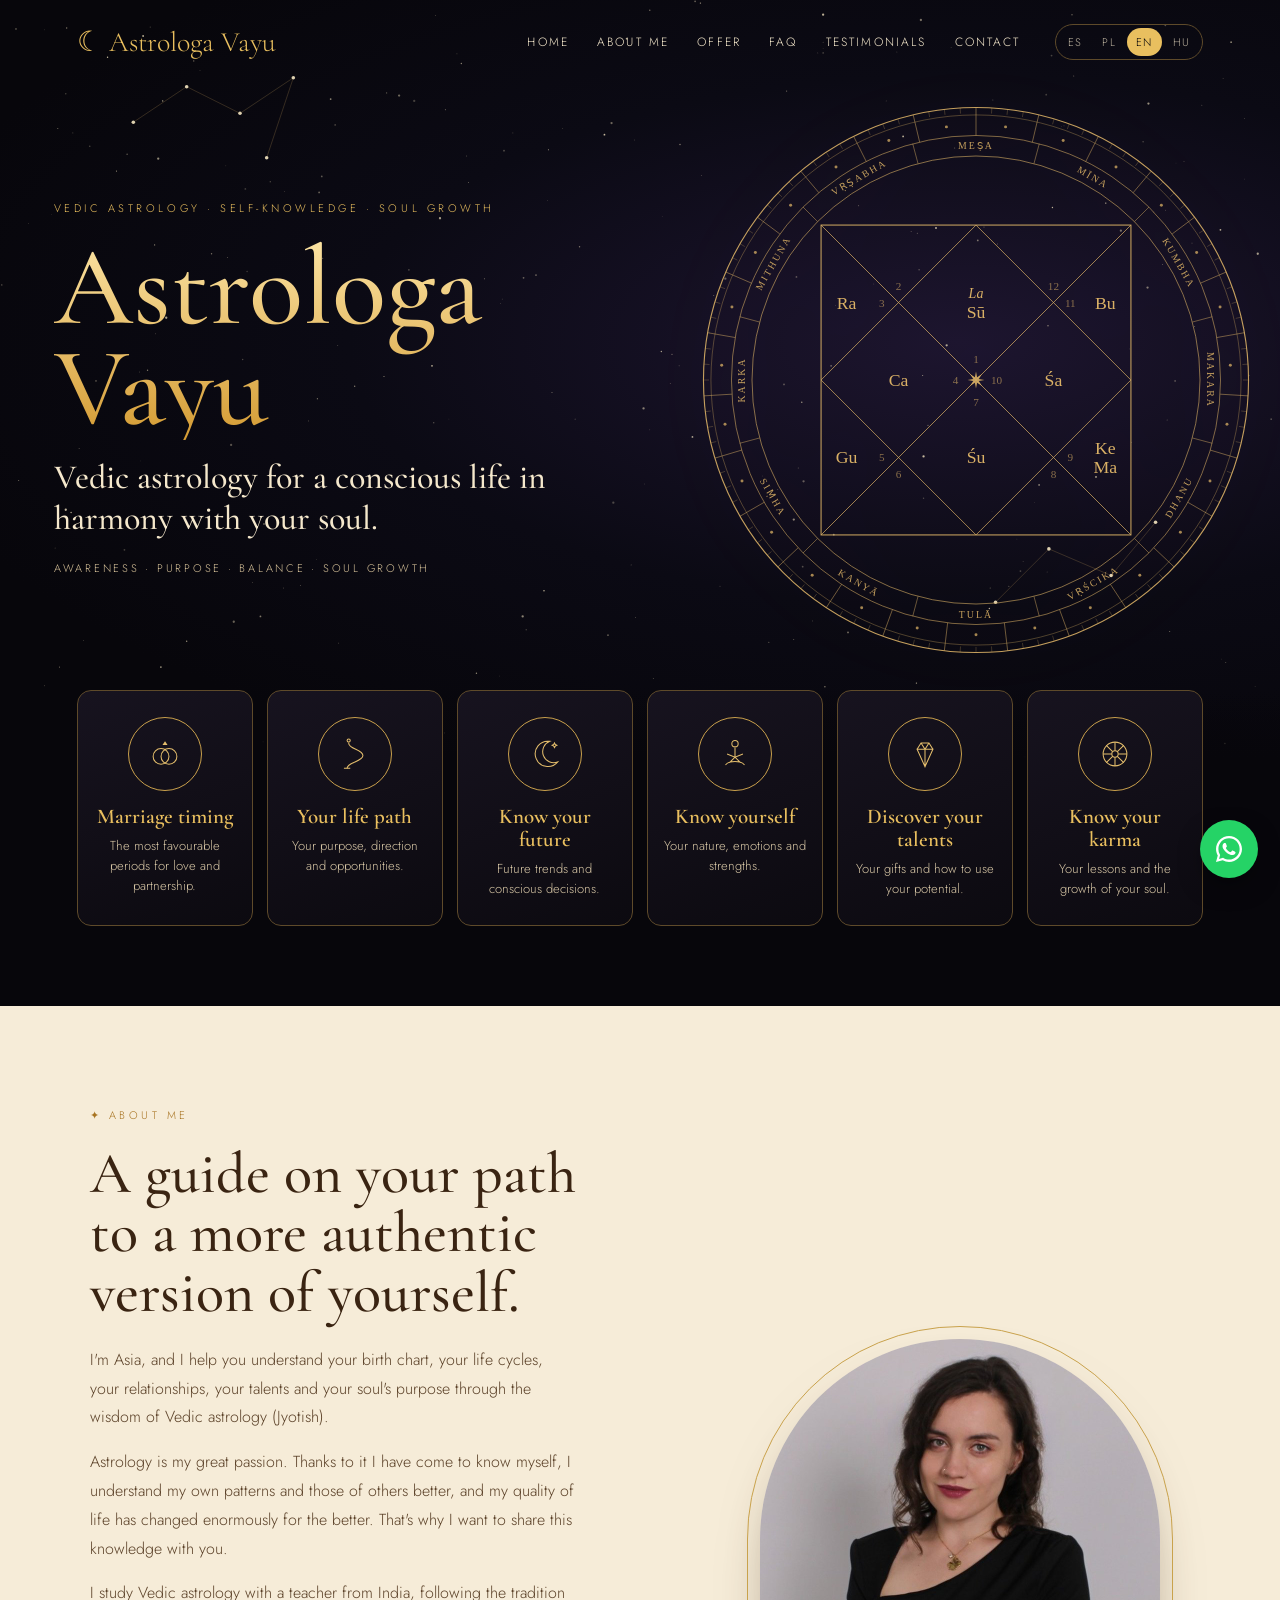
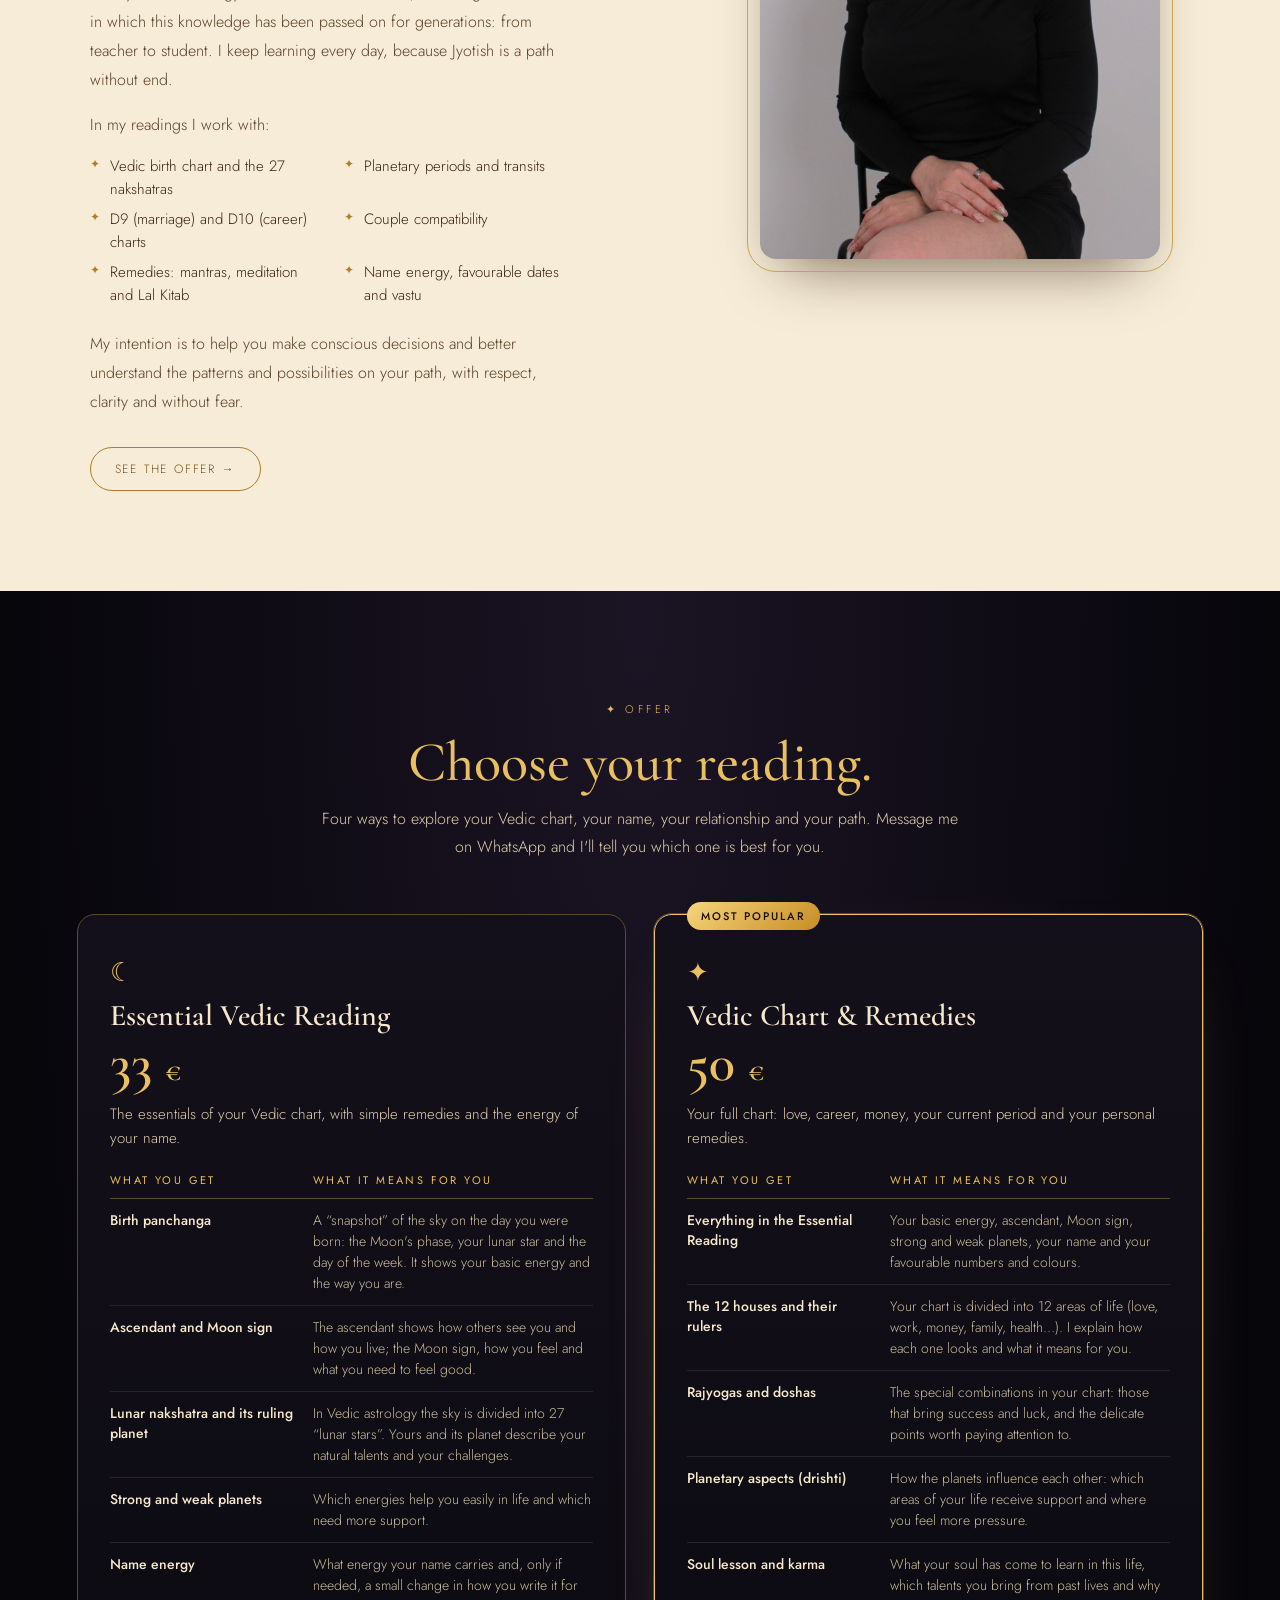
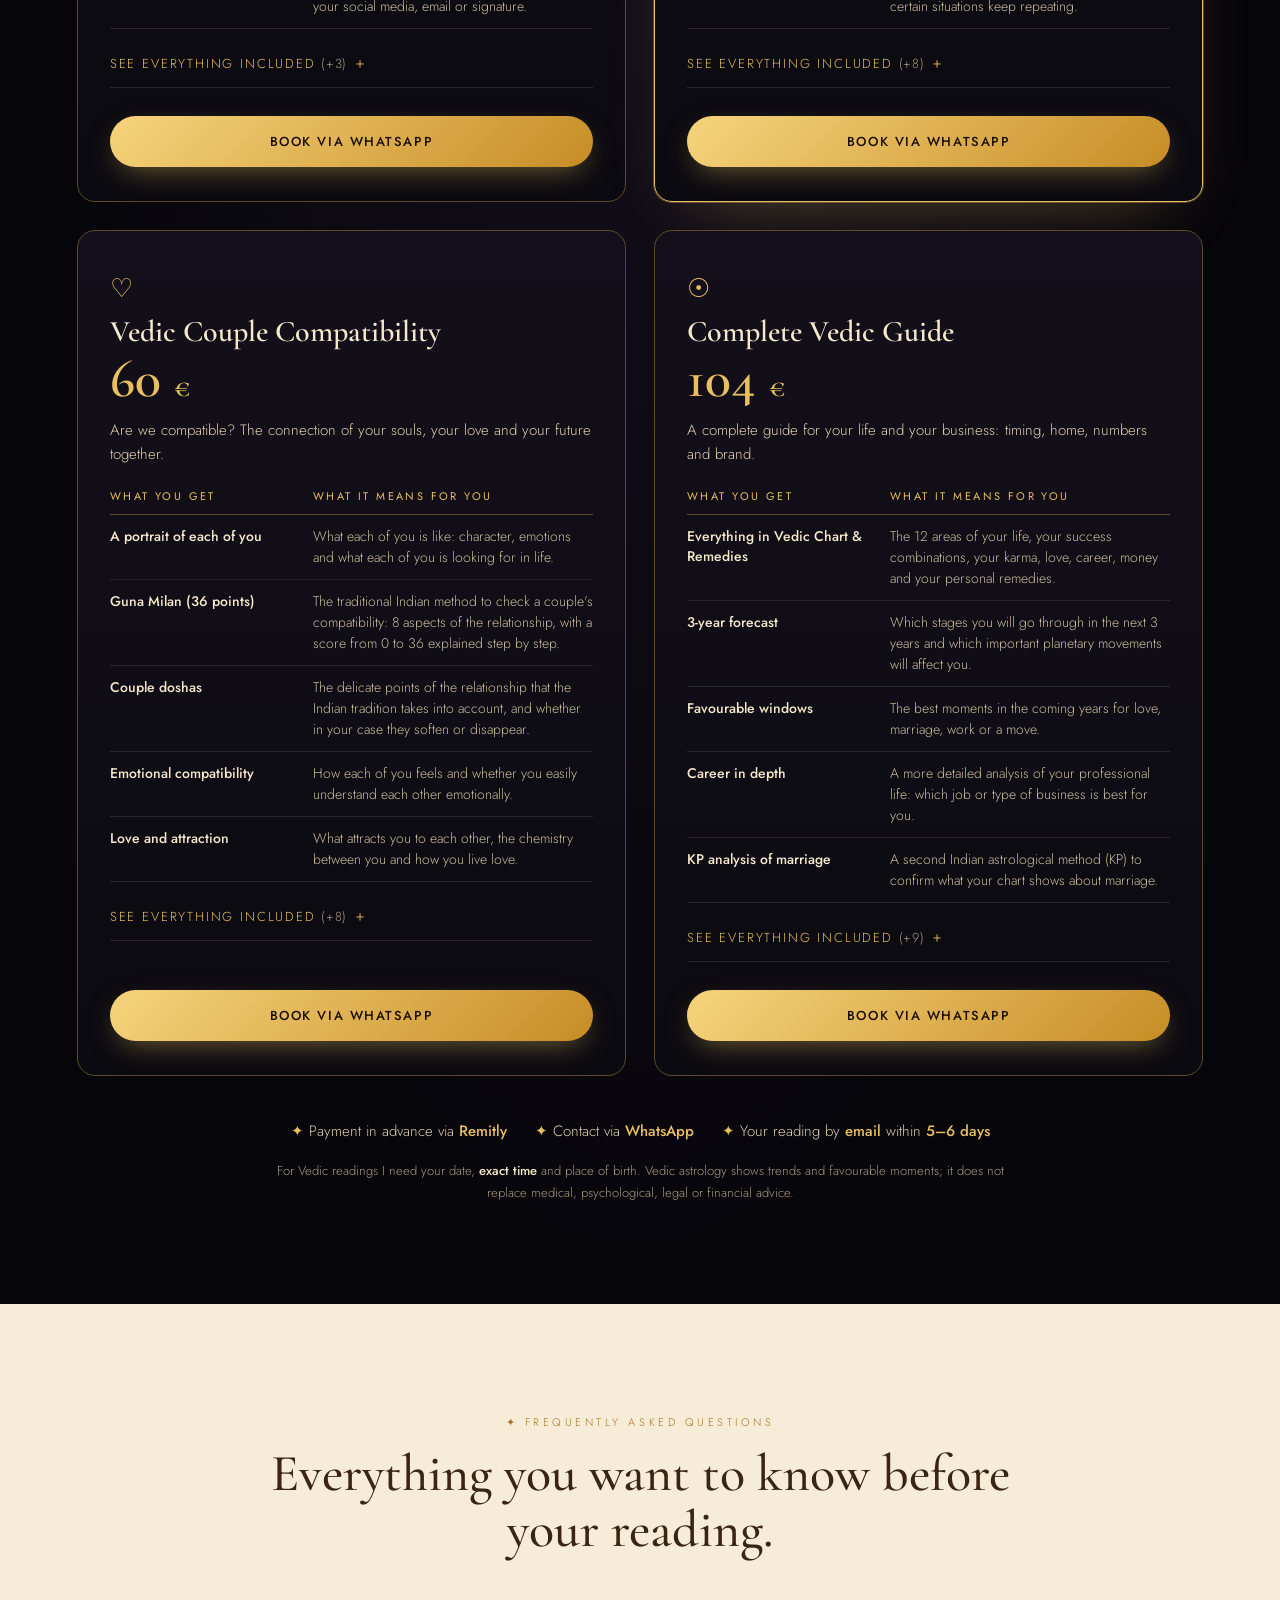
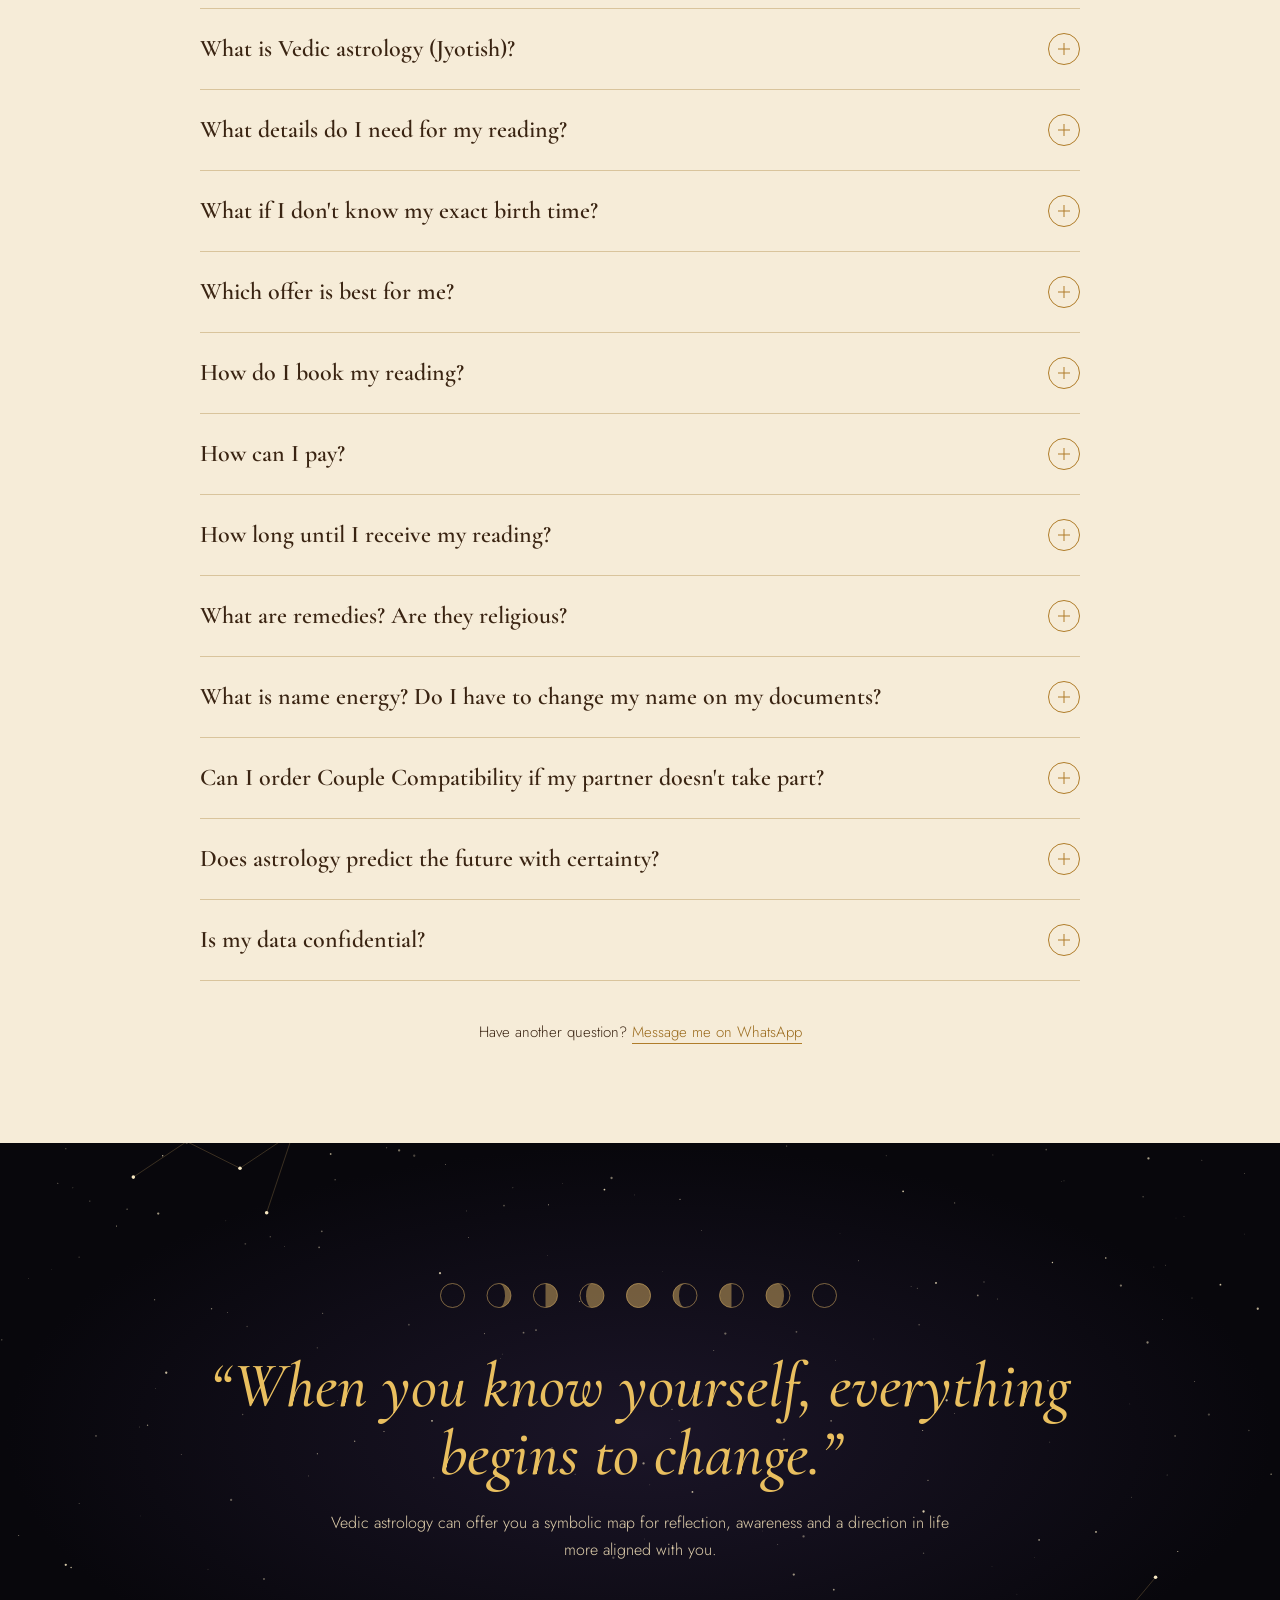
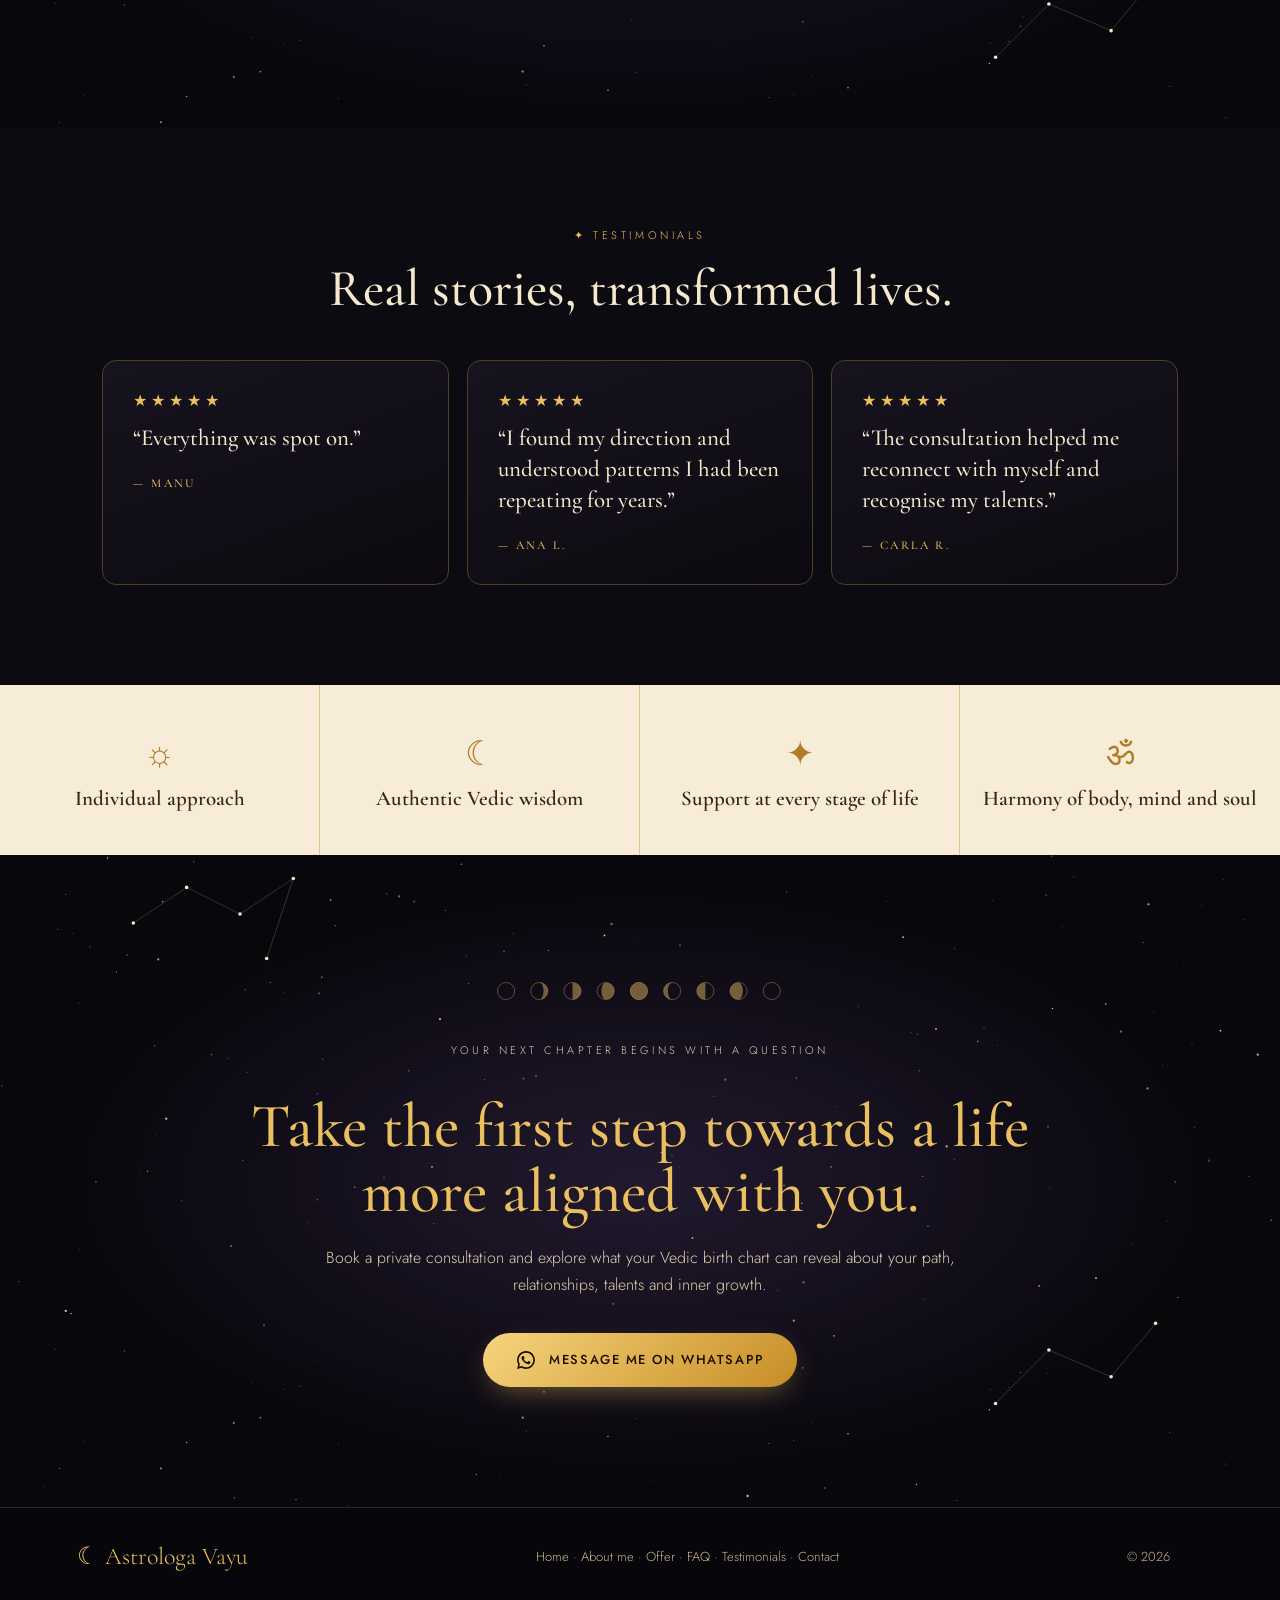
==== index.html @ 9f9bb6f9 "Przełącznik języka ES/PL/EN/HU (podgląd) Co-Authored-By: Claude Opus 5.5 <noreply@anthropic.com> Cla" ====
<!DOCTYPE html>

<html lang="es">
<head>
<meta charset="utf-8"/>
<meta content="width=device-width, initial-scale=1" name="viewport"/>
<title>Astrologa Vayu | Astrología védica</title>
<meta content="Astrología védica (Jyotish) con Asia – Astrologa Vayu. Consultas sobre tu camino de vida, relaciones, talentos, karma y futuro." name="description"/>
<meta content="Astrologa Vayu | Astrología védica" property="og:title"/>
<meta content="Astrología védica para una vida consciente y en armonía con tu alma." property="og:description"/>
<meta content="website" property="og:type"/>
<meta content="es_ES" property="og:locale"/>
<link href="assets/favicon.svg" rel="icon" type="image/svg+xml"/>
<link href="https://fonts.googleapis.com" rel="preconnect"/>
<link crossorigin="" href="https://fonts.gstatic.com" rel="preconnect"/>
<link href="https://fonts.googleapis.com/css2?family=Cormorant+Garamond:ital,wght@0,500;0,600;1,500&amp;family=Jost:wght@300;400;500&amp;display=swap" rel="stylesheet"/>
<link href="styles.css" rel="stylesheet"/>
<script type="application/ld+json">
{
  "@context": "https://schema.org",
  "@type": "FAQPage",
  "mainEntity": [
    {
      "@type": "Question",
      "name": "¿Qué es la astrología védica (Jyotish)?",
      "acceptedAnswer": {
        "@type": "Answer",
        "text": "Es la astrología tradicional de la India, con miles de años de historia. A diferencia de la astrología occidental, usa las constelaciones reales (por eso tu signo puede ser distinto al que conoces), las 27 estrellas lunares (nakshatras) y los periodos planetarios, que muestran no solo cómo eres, sino también qué etapas de tu vida se activan y cuándo."
      }
    },
    {
      "@type": "Question",
      "name": "¿Qué datos necesito para mi lectura?",
      "acceptedAnswer": {
        "@type": "Answer",
        "text": "Para las lecturas védicas necesito tu fecha, hora exacta y lugar de nacimiento, tu nombre completo y tu correo electrónico, donde te enviaré la lectura. Para la Compatibilidad de Pareja necesito los datos de nacimiento de ambas personas. Si quieres que analice tu negocio, envíame también su nombre."
      }
    },
    {
      "@type": "Question",
      "name": "¿Qué pasa si no conozco mi hora exacta de nacimiento?",
      "acceptedAnswer": {
        "@type": "Answer",
        "text": "La hora es muy importante, porque pocos minutos pueden cambiar el ascendente y las casas. Búscala en tu partida o certificado de nacimiento, o pregunta en tu familia. Si solo tienes una hora aproximada, te indicaré qué partes de la lectura son menos precisas."
      }
    },
    {
      "@type": "Question",
      "name": "¿Qué oferta es la mejor para mí?",
      "acceptedAnswer": {
        "@type": "Answer",
        "text": "Si es tu primera vez, la Lectura Védica Esencial es un buen comienzo. Si quieres respuestas sobre amor, carrera, dinero y tu momento actual, elige la Carta Védica y Remedios. Para tu relación, la Compatibilidad Védica de Pareja. Y si quieres un análisis completo con previsión, vastu y números, la Guía Védica Completa. Si tienes dudas, escríbeme y te ayudo a elegir."
      }
    },
    {
      "@type": "Question",
      "name": "¿Cómo reservo mi lectura?",
      "acceptedAnswer": {
        "@type": "Answer",
        "text": "Todo el contacto es por WhatsApp: pulsa «Reservar por WhatsApp» en la oferta que te interese o escríbeme directamente. Te confirmo los datos que necesito y te envío la información de pago. Una vez recibidos los datos y el pago, empiezo a preparar tu lectura."
      }
    },
    {
      "@type": "Question",
      "name": "¿Cómo puedo pagar?",
      "acceptedAnswer": {
        "@type": "Answer",
        "text": "El pago se realiza por adelantado a través de Remitly, una forma sencilla y segura de enviar dinero desde cualquier país. Al reservar te envío por WhatsApp todos los datos para el pago."
      }
    },
    {
      "@type": "Question",
      "name": "¿Cuánto tiempo tardo en recibir mi lectura?",
      "acceptedAnswer": {
        "@type": "Answer",
        "text": "El tiempo de espera es de hasta 5–6 días desde que recibo tus datos y el pago. Te envío la lectura por correo electrónico. Si necesitas tu lectura con más urgencia, escríbeme y lo vemos."
      }
    },
    {
      "@type": "Question",
      "name": "¿Qué son los remedios? ¿Son religiosos?",
      "acceptedAnswer": {
        "@type": "Answer",
        "text": "Los remedios (upayas) son prácticas para equilibrar la energía de los planetas: mantras, meditación, ayunos, donaciones, colores y días favorables, y pequeños gestos de la tradición popular india. No es necesario pertenecer a ninguna religión; puedes vivirlos como meditación y trabajo personal."
      }
    },
    {
      "@type": "Question",
      "name": "¿Qué es la energía del nombre? ¿Tengo que cambiar mi nombre en los documentos?",
      "acceptedAnswer": {
        "@type": "Answer",
        "text": "Analizo la vibración de tu nombre y, si hace falta, propongo pequeños cambios de escritura. No es necesario cambiar tus documentos: puedes usar la versión corregida en tu firma, en el correo o en las redes sociales. También analizo el nombre de tu negocio o tu marca."
      }
    },
    {
      "@type": "Question",
      "name": "¿Puedo hacer la Compatibilidad de Pareja si mi pareja no participa?",
      "acceptedAnswer": {
        "@type": "Answer",
        "text": "Sí, solo necesito sus datos de nacimiento, que deben compartirse con su consentimiento. La lectura te la envío a ti por correo electrónico y, si queréis, podéis leerla juntos."
      }
    },
    {
      "@type": "Question",
      "name": "¿La astrología predice el futuro con seguridad?",
      "acceptedAnswer": {
        "@type": "Answer",
        "text": "No. La astrología védica muestra tendencias, talentos y momentos favorables o más exigentes. Las decisiones siempre son tuyas, y la lectura no sustituye el consejo médico, psicológico, legal ni financiero."
      }
    },
    {
      "@type": "Question",
      "name": "¿Mis datos son confidenciales?",
      "acceptedAnswer": {
        "@type": "Answer",
        "text": "Sí. Tus datos y los temas de tu lectura son confidenciales y solo los uso para preparar tu lectura."
      }
    }
  ]
}
  </script>
<script defer src="i18n.js"></script>
</head>
<body>
<header class="nav">
<a class="brand" href="#inicio">☾ Astrologa Vayu</a>
<nav>
<a data-i18n="n0" href="#inicio">Inicio</a>
<a data-i18n="n1" href="#sobre-mi">Sobre mí</a>
<a data-i18n="n2" href="#oferta">Oferta</a>
<a data-i18n="n3" href="#faq">FAQ</a>
<a data-i18n="n4" href="#testimonios">Testimonios</a>
<a data-i18n="n5" href="#contacto">Contacto</a>
</nav>
<div aria-label="Idioma / Language" class="lang" role="group"><button data-lang="es" lang="es" type="button">ES</button><button data-lang="pl" lang="pl" type="button">PL</button><button data-lang="en" lang="en" type="button">EN</button><button data-lang="hu" lang="hu" type="button">HU</button></div></header>
<main>
<section class="hero" id="inicio">
<div class="hero-text">
<p class="eyebrow" data-i18n="k1">Astrología védica · Autoconocimiento · Evolución del alma</p>
<h1>Astrologa<br/>Vayu</h1>
<p class="lead" data-i18n="k3">Astrología védica para una vida consciente y en armonía con tu alma.</p>
<p class="dots" data-i18n="k4">Consciencia · Propósito · Equilibrio · Evolución del alma</p>
</div>
<div class="hero-art"><img alt="Carta natal védica (estilo del norte de la India) con el anillo de los 27 nakshatras, en líneas doradas" height="560" src="assets/chart.svg" width="560"/></div>
</section>
<section aria-label="Áreas de consulta" class="cards">
<article class="card"><span class="ico"><svg aria-hidden="true" fill="none" stroke="currentColor" stroke-width="1.3" viewbox="0 0 48 48"><circle cx="19" cy="27" r="10"></circle><circle cx="29" cy="27" r="10"></circle><path d="M24 9l2 3h-4z"></path></svg></span><h3 data-i18n="k5">Timing del matrimonio</h3><p data-i18n="k6">Los períodos más favorables para el amor y la pareja.</p></article>
<article class="card"><span class="ico"><svg aria-hidden="true" fill="none" stroke="currentColor" stroke-width="1.3" viewbox="0 0 48 48"><path d="M14 42c0-8 20-8 20-16S16 18 16 10"></path><circle cx="16" cy="7" r="2"></circle><path d="M10 42h8"></path></svg></span><h3 data-i18n="k7">Tu camino de vida</h3><p data-i18n="k8">Tu propósito, dirección y oportunidades.</p></article>
<article class="card"><span class="ico"><svg aria-hidden="true" fill="none" stroke="currentColor" stroke-width="1.3" viewbox="0 0 48 48"><path d="M30 8a16 16 0 1 0 10 26A13 13 0 0 1 30 8z"></path><path d="M36 10l1 2 2 1-2 1-1 2-1-2-2-1 2-1z"></path></svg></span><h3 data-i18n="k9">Conoce tu futuro</h3><p data-i18n="k10">Tendencias futuras y decisiones conscientes.</p></article>
<article class="card"><span class="ico"><svg aria-hidden="true" fill="none" stroke="currentColor" stroke-width="1.3" viewbox="0 0 48 48"><circle cx="24" cy="11" r="4"></circle><path d="M24 16v12M14 24l10 4 10-4M12 38c4-6 20-6 24 0M18 34l6-6 6 6"></path></svg></span><h3 data-i18n="k11">Conócete a ti mismo</h3><p data-i18n="k12">Tu naturaleza, emociones y fortalezas.</p></article>
<article class="card"><span class="ico"><svg aria-hidden="true" fill="none" stroke="currentColor" stroke-width="1.3" viewbox="0 0 48 48"><path d="M14 18h20l-10 22zM14 18l5-8h10l5 8M19 10l5 8 5-8M24 18v22"></path></svg></span><h3 data-i18n="k13">Descubre tus talentos</h3><p data-i18n="k14">Tus dones y cómo usar tu potencial.</p></article>
<article class="card"><span class="ico"><svg aria-hidden="true" fill="none" stroke="currentColor" stroke-width="1.3" viewbox="0 0 48 48"><circle cx="24" cy="24" r="15"></circle><circle cx="24" cy="24" r="4"></circle><path d="M24 9v11M24 28v11M9 24h11M28 24h11M13 13l8 8M27 27l8 8M35 13l-8 8M21 27l-8 8"></path></svg></span><h3 data-i18n="k15">Conoce tu karma</h3><p data-i18n="k16">Tus aprendizajes y la evolución de tu alma.</p></article>
</section>
<section class="split" id="sobre-mi">
<div class="split-text">
<p class="eyebrow dark" data-i18n="k17">✦ Sobre mí</p>
<h2 data-i18n="k18">Una guía en tu camino hacia una versión más auténtica de ti.</h2>
<p data-i18n="k19">Soy Asia y te ayudo a comprender tu mapa astral, tus ciclos de vida, tus relaciones, tus talentos y el propósito de tu alma a través de la sabiduría de la astrología védica (Jyotish).</p>
<p data-i18n="k20">La astrología es mi gran pasión. Gracias a ella me he conocido a mí misma, comprendo mejor mis patrones y los de los demás, y mi calidad de vida ha cambiado muchísimo a mejor. Por eso quiero compartir este conocimiento contigo.</p>
<p data-i18n="k21">Estudio la astrología védica de la mano de un maestro de la India, siguiendo la tradición en la que este conocimiento se ha transmitido durante generaciones: de maestro a alumno. Sigo formándome y aprendiendo cada día, porque el Jyotish es un camino sin final.</p>
<p data-i18n="k22">En mis lecturas trabajo con:</p>
<ul class="practices">
<li data-i18n="k23">Carta natal védica y las 27 nakshatras</li>
<li data-i18n="k24">Periodos planetarios y tránsitos</li>
<li data-i18n="k25">Cartas D9 (matrimonio) y D10 (carrera)</li>
<li data-i18n="k26">Compatibilidad de pareja</li>
<li data-i18n="k27">Remedios: mantras, meditación y Lal Kitab</li>
<li data-i18n="k28">Energía del nombre, fechas favorables y vastu</li>
</ul>
<p data-i18n="k29">Mi intención es ayudarte a tomar decisiones conscientes y a comprender mejor los patrones y posibilidades de tu camino, con respeto, claridad y sin miedo.</p>
<a class="outline" data-i18n="k30" href="#oferta">Ver la oferta →</a>
</div>
<div class="split-photo"><img alt="Asia – Astrologa Vayu" loading="lazy" src="assets/asia.jpg"/></div>
</section>
<section class="offers" id="oferta">
<p class="eyebrow" data-i18n="k31">✦ Oferta</p>
<h2 data-i18n="k32">Elige tu lectura.</h2>
<p class="offers-intro" data-i18n="k33">Cuatro formas de conocer tu carta védica, tu nombre, tu pareja y tu camino. Escríbeme por WhatsApp y te explico cuál es la mejor para ti.</p>
<div class="offer-grid">
<article class="offer">
<span aria-hidden="true" class="offer-ico">☾</span>
<h3 data-i18n="k34">Lectura Védica Esencial</h3>
<p class="offer-price">33 <span>€</span></p>
<p class="offer-tag" data-i18n="k35">Tu carta védica en lo esencial, con remedios sencillos y la energía de tu nombre.</p>
<table class="offer-table">
<thead><tr><th data-i18n="k36" scope="col">Qué recibes</th><th data-i18n="k37" scope="col">Qué significa para ti</th></tr></thead>
<tbody><tr><th data-i18n="k38" scope="row">Panchanga de nacimiento</th><td data-i18n="k39">Una «foto» del cielo el día en que naciste: la fase de la Luna, tu estrella lunar y el día de la semana. Muestra tu energía básica y tu forma de ser.</td></tr><tr><th data-i18n="k40" scope="row">Ascendente y signo lunar</th><td data-i18n="k41">El ascendente muestra cómo te ven los demás y cómo vives; el signo lunar, cómo sientes y qué necesitas para estar bien.</td></tr><tr><th data-i18n="k42" scope="row">Nakshatra lunar y su planeta regente</th><td data-i18n="k43">En la astrología védica el cielo se divide en 27 «estrellas lunares». La tuya y su planeta describen tus talentos naturales y tus retos.</td></tr><tr><th data-i18n="k44" scope="row">Planetas fuertes y débiles</th><td data-i18n="k45">Qué energías te ayudan con facilidad en la vida y cuáles necesitan más apoyo.</td></tr><tr><th data-i18n="k46" scope="row">Energía del nombre</th><td data-i18n="k47">Qué energía transmite tu nombre y, solo si hace falta, un pequeño cambio en la forma de escribirlo para tus redes, tu correo o tu firma.</td></tr></tbody>
</table>
<details class="offer-more"><summary data-i18n="k48">Ver todo lo que incluye <span>(+3)</span></summary>
<table class="offer-table offer-table-more"><tbody><tr><th data-i18n="k49" scope="row">Números, días y colores favorables</th><td data-i18n="k50">Los números (por ejemplo, para tu teléfono), los días de la semana y los colores que mejor te acompañan.</td></tr><tr><th data-i18n="k51" scope="row">3 remedios sencillos</th><td data-i18n="k52">Tres prácticas fáciles para equilibrar tu energía: una frase para repetir (mantra), un pequeño hábito diario y un gesto semanal.</td></tr><tr><th scope="row">WhatsApp</th><td data-i18n="k53">Durante 1 día después de recibir tu lectura puedes escribirme tus dudas.</td></tr></tbody>
</table></details>
<a class="btn offer-btn" data-i18n="k54" data-offer="0" data-price="33" data-wa="offer" href="https://wa.me/48513667505?text=Hola%20Asia%2C%20me%20interesa%20la%20oferta%20%C2%ABLectura%20V%C3%A9dica%20Esencial%C2%BB%20%2833%20%E2%82%AC%29.%20%C2%BFC%C3%B3mo%20puedo%20reservarla%3F" rel="noopener" target="_blank">Reservar por WhatsApp</a>
</article>
<article class="offer featured">
<span class="offer-badge" data-i18n="k55">Más elegida</span><span aria-hidden="true" class="offer-ico">✦</span>
<h3 data-i18n="k56">Carta Védica y Remedios</h3>
<p class="offer-price">50 <span>€</span></p>
<p class="offer-tag" data-i18n="k57">Tu carta completa: amor, carrera, dinero, tu momento actual y tus remedios personales.</p>
<table class="offer-table">
<thead><tr><th data-i18n="k36" scope="col">Qué recibes</th><th data-i18n="k37" scope="col">Qué significa para ti</th></tr></thead>
<tbody><tr><th data-i18n="k58" scope="row">Todo lo de la Lectura Esencial</th><td data-i18n="k59">Tu energía básica, tu ascendente, tu signo lunar, tus planetas fuertes y débiles, tu nombre y tus números y colores favorables.</td></tr><tr><th data-i18n="k60" scope="row">Las 12 casas y sus regentes</th><td data-i18n="k61">Tu carta se divide en 12 áreas de la vida (amor, trabajo, dinero, familia, salud…). Te explico cómo está cada una y qué significa para ti.</td></tr><tr><th data-i18n="k62" scope="row">Rajyogas y doshas</th><td data-i18n="k63">Las combinaciones especiales de tu carta: las que traen éxito y suerte, y los puntos delicados a los que conviene prestar atención.</td></tr><tr><th data-i18n="k64" scope="row">Aspectos planetarios (drishti)</th><td data-i18n="k65">Cómo se influyen los planetas entre sí: qué áreas de tu vida reciben apoyo y en cuáles sientes más presión.</td></tr><tr><th data-i18n="k66" scope="row">Lección del alma y karma</th><td data-i18n="k67">Qué ha venido a aprender tu alma en esta vida, qué talentos traes de vidas pasadas y por qué se repiten ciertas situaciones.</td></tr></tbody>
</table>
<details class="offer-more"><summary data-i18n="k68">Ver todo lo que incluye <span>(+8)</span></summary>
<table class="offer-table offer-table-more"><tbody><tr><th data-i18n="k69" scope="row">Amor y matrimonio</th><td data-i18n="k70">Cómo amas, qué tipo de pareja es mejor para ti y cómo puede ser tu matrimonio.</td></tr><tr><th data-i18n="k71" scope="row">Carrera y dinero</th><td data-i18n="k72">En qué trabajos puedes destacar, de dónde te puede llegar el dinero y en qué te conviene invertir.</td></tr><tr><th data-i18n="k73" scope="row">Tu periodo actual</th><td data-i18n="k74">La etapa de la vida que estás viviendo ahora según tu carta, qué te trae y qué cambiará en los próximos 2 años.</td></tr><tr><th data-i18n="k75" scope="row">Remedios personalizados</th><td data-i18n="k76">Prácticas para equilibrar tu energía: frases para repetir (mantras), meditación, ayunos, donaciones y pequeños gestos de la tradición india.</td></tr><tr><th data-i18n="k77" scope="row">Gemas</th><td data-i18n="k78">Si tu carta lo indica, te digo qué piedra te puede ayudar y cómo llevarla. Si no es necesaria, no la recomiendo.</td></tr><tr><th data-i18n="k79" scope="row">Nombre personal y del negocio</th><td data-i18n="k80">Qué energía transmiten tu nombre y el nombre de tu negocio y, si hace falta, cómo mejorarla.</td></tr><tr><th data-i18n="k81" scope="row">Tarjeta digital</th><td data-i18n="k82">Una imagen para guardar en el móvil con tus remedios, tus colores y tus días favorables.</td></tr><tr><th scope="row">WhatsApp</th><td data-i18n="k53">Durante 1 día después de recibir tu lectura puedes escribirme tus dudas.</td></tr></tbody>
</table></details>
<a class="btn offer-btn" data-i18n="k54" data-offer="1" data-price="50" data-wa="offer" href="https://wa.me/48513667505?text=Hola%20Asia%2C%20me%20interesa%20la%20oferta%20%C2%ABCarta%20V%C3%A9dica%20y%20Remedios%C2%BB%20%2850%20%E2%82%AC%29.%20%C2%BFC%C3%B3mo%20puedo%20reservarla%3F" rel="noopener" target="_blank">Reservar por WhatsApp</a>
</article>
<article class="offer">
<span aria-hidden="true" class="offer-ico">♡</span>
<h3 data-i18n="k83">Compatibilidad Védica de Pareja</h3>
<p class="offer-price">60 <span>€</span></p>
<p class="offer-tag" data-i18n="k84">¿Somos compatibles? La conexión de vuestras almas, vuestro amor y vuestro futuro juntos.</p>
<table class="offer-table">
<thead><tr><th data-i18n="k36" scope="col">Qué recibes</th><th data-i18n="k37" scope="col">Qué significa para ti</th></tr></thead>
<tbody><tr><th data-i18n="k85" scope="row">Retrato de cada uno</th><td data-i18n="k86">Cómo es cada uno de vosotros: carácter, emociones y lo que cada uno busca en la vida.</td></tr><tr><th data-i18n="k87" scope="row">Guna Milan (36 puntos)</th><td data-i18n="k88">El método tradicional indio para comprobar la compatibilidad de pareja: 8 aspectos de la relación, con una puntuación de 0 a 36 explicada paso a paso.</td></tr><tr><th data-i18n="k89" scope="row">Doshas de pareja</th><td data-i18n="k90">Los puntos delicados de la relación que la tradición india tiene en cuenta, y si en vuestro caso se suavizan o desaparecen.</td></tr><tr><th data-i18n="k91" scope="row">Compatibilidad emocional</th><td data-i18n="k92">Cómo sentís cada uno y si os entendéis fácilmente en lo emocional.</td></tr><tr><th data-i18n="k93" scope="row">Amor y atracción</th><td data-i18n="k94">Qué os atrae el uno del otro, la química entre vosotros y cómo vivís el amor.</td></tr></tbody>
</table>
<details class="offer-more"><summary data-i18n="k68">Ver todo lo que incluye <span>(+8)</span></summary>
<table class="offer-table offer-table-more"><tbody><tr><th data-i18n="k95" scope="row">Sinastría</th><td data-i18n="k96">Cómo influye la carta de uno en la del otro: en qué os apoyáis y dónde pueden aparecer roces.</td></tr><tr><th data-i18n="k97" scope="row">Conexión kármica</th><td data-i18n="k98">Si sois «almas conocidas» y qué venís a aprender o a completar juntos.</td></tr><tr><th data-i18n="k99" scope="row">Matrimonio y futuro</th><td data-i18n="k100">Cómo puede ser vuestra vida juntos a largo plazo y qué pareja busca el alma de cada uno.</td></tr><tr><th data-i18n="k101" scope="row">Vuestros tiempos</th><td data-i18n="k102">En qué etapa de la vida está cada uno ahora y cuáles son los mejores momentos para dar pasos juntos en los próximos 2–3 años.</td></tr><tr><th data-i18n="k103" scope="row">Consejos para la pareja</th><td data-i18n="k104">Qué necesita cada uno para sentirse amado y cómo resolver mejor los conflictos.</td></tr><tr><th data-i18n="k105" scope="row">Remedios para la pareja</th><td data-i18n="k106">Prácticas sencillas para fortalecer la relación y suavizar sus puntos delicados.</td></tr><tr><th data-i18n="k107" scope="row">Fecha favorable (muhurta)</th><td data-i18n="k108">Elijo el mejor día para un paso importante: compromiso, boda o mudanza juntos.</td></tr><tr><th scope="row">WhatsApp</th><td data-i18n="k109">Durante 7 días después de recibir la lectura podéis escribirme vuestras dudas.</td></tr></tbody>
</table></details>
<a class="btn offer-btn" data-i18n="k54" data-offer="2" data-price="60" data-wa="offer" href="https://wa.me/48513667505?text=Hola%20Asia%2C%20me%20interesa%20la%20oferta%20%C2%ABCompatibilidad%20V%C3%A9dica%20de%20Pareja%C2%BB%20%2860%20%E2%82%AC%29.%20%C2%BFC%C3%B3mo%20puedo%20reservarla%3F" rel="noopener" target="_blank">Reservar por WhatsApp</a>
</article>
<article class="offer">
<span aria-hidden="true" class="offer-ico">☉</span>
<h3 data-i18n="k110">Guía Védica Completa</h3>
<p class="offer-price">104 <span>€</span></p>
<p class="offer-tag" data-i18n="k111">Una guía completa para tu vida y tu negocio: tiempos, hogar, números y marca.</p>
<table class="offer-table">
<thead><tr><th data-i18n="k36" scope="col">Qué recibes</th><th data-i18n="k37" scope="col">Qué significa para ti</th></tr></thead>
<tbody><tr><th data-i18n="k112" scope="row">Todo lo de la Carta Védica y Remedios</th><td data-i18n="k113">Las 12 áreas de tu vida, tus combinaciones de éxito, tu karma, el amor, la carrera, el dinero y tus remedios personalizados.</td></tr><tr><th data-i18n="k114" scope="row">Previsión de 3 años</th><td data-i18n="k115">Qué etapas vas a vivir en los próximos 3 años y qué movimientos importantes de los planetas te afectarán.</td></tr><tr><th data-i18n="k116" scope="row">Ventanas favorables</th><td data-i18n="k117">Los mejores momentos de los próximos años para el amor, el matrimonio, el trabajo o una mudanza.</td></tr><tr><th data-i18n="k118" scope="row">Carrera en profundidad</th><td data-i18n="k119">Un análisis más detallado de tu vida profesional: qué trabajo o tipo de negocio es mejor para ti.</td></tr><tr><th data-i18n="k120" scope="row">Análisis KP del matrimonio</th><td data-i18n="k121">Un segundo método astrológico indio (KP) para confirmar lo que muestra tu carta sobre el matrimonio.</td></tr></tbody>
</table>
<details class="offer-more"><summary data-i18n="k122">Ver todo lo que incluye <span>(+9)</span></summary>
<table class="offer-table offer-table-more"><tbody><tr><th data-i18n="k123" scope="row">Salud y energía</th><td data-i18n="k124">Los puntos de tu cuerpo y tu energía que conviene cuidar más, con consejos sencillos. Es orientativo y no sustituye al médico.</td></tr><tr><th data-i18n="k125" scope="row">Vastu para tu hogar</th><td data-i18n="k126">Consejos de la tradición india para organizar tu casa: las mejores direcciones para el dormitorio, la zona de trabajo y para dormir.</td></tr><tr><th data-i18n="k127" scope="row">Números favorables</th><td data-i18n="k128">Los números que mejor te acompañan para el teléfono, la matrícula del coche, el número de casa y las fechas importantes.</td></tr><tr><th data-i18n="k129" scope="row">Nombre de tu marca</th><td data-i18n="k130">Qué energía transmite el nombre de tu negocio, cómo mejorarlo y cuál es la mejor entre hasta 3 opciones.</td></tr><tr><th data-i18n="k107" scope="row">Fecha favorable (muhurta)</th><td data-i18n="k131">Elijo el mejor día para un paso importante: lanzar un proyecto, firmar, mudarte o casarte.</td></tr><tr><th data-i18n="k132" scope="row">Remedios completos</th><td data-i18n="k133">Todas las prácticas para equilibrar tu energía: mantras, meditación, ayunos, donaciones, colores, días y direcciones favorables.</td></tr><tr><th data-i18n="k77" scope="row">Gemas</th><td data-i18n="k78">Si tu carta lo indica, te digo qué piedra te puede ayudar y cómo llevarla. Si no es necesaria, no la recomiendo.</td></tr><tr><th data-i18n="k81" scope="row">Tarjeta digital</th><td data-i18n="k82">Una imagen para guardar en el móvil con tus remedios, tus colores y tus días favorables.</td></tr><tr><th scope="row">WhatsApp</th><td data-i18n="k134">Durante 14 días después de recibir tu lectura puedes escribirme tus dudas.</td></tr></tbody>
</table></details>
<a class="btn offer-btn" data-i18n="k54" data-offer="3" data-price="104" data-wa="offer" href="https://wa.me/48513667505?text=Hola%20Asia%2C%20me%20interesa%20la%20oferta%20%C2%ABGu%C3%ADa%20V%C3%A9dica%20Completa%C2%BB%20%28104%20%E2%82%AC%29.%20%C2%BFC%C3%B3mo%20puedo%20reservarla%3F" rel="noopener" target="_blank">Reservar por WhatsApp</a>
</article>
</div>
<p class="offers-info" data-i18n="k135"><span>Pago por adelantado a través de <strong>Remitly</strong></span><span>Contacto por <strong>WhatsApp</strong></span><span>Tu lectura por <strong>correo electrónico</strong> en un plazo de <strong>5–6 días</strong></span></p>
<p class="offers-note" data-i18n="k136">Para las lecturas védicas necesito tu fecha, <strong>hora exacta</strong> y lugar de nacimiento. La astrología védica muestra tendencias y momentos favorables; no sustituye el consejo médico, psicológico, legal ni financiero.</p>
</section>
<section class="faq" id="faq">
<p class="eyebrow dark" data-i18n="k137">✦ Preguntas frecuentes</p>
<h2 data-i18n="k138">Todo lo que quieres saber antes de tu lectura.</h2>
<div class="faq-list">
<details class="faq-item">
<summary data-i18n="k139"><span>¿Qué es la astrología védica (Jyotish)?</span><i aria-hidden="true"></i></summary>
<p data-i18n="k140">Es la astrología tradicional de la India, con miles de años de historia. A diferencia de la astrología occidental, usa las constelaciones reales (por eso tu signo puede ser distinto al que conoces), las 27 estrellas lunares (nakshatras) y los periodos planetarios, que muestran no solo cómo eres, sino también qué etapas de tu vida se activan y cuándo.</p>
</details>
<details class="faq-item">
<summary data-i18n="k141"><span>¿Qué datos necesito para mi lectura?</span><i aria-hidden="true"></i></summary>
<p data-i18n="k142">Para las lecturas védicas necesito tu fecha, hora exacta y lugar de nacimiento, tu nombre completo y tu correo electrónico, donde te enviaré la lectura. Para la Compatibilidad de Pareja necesito los datos de nacimiento de ambas personas. Si quieres que analice tu negocio, envíame también su nombre.</p>
</details>
<details class="faq-item">
<summary data-i18n="k143"><span>¿Qué pasa si no conozco mi hora exacta de nacimiento?</span><i aria-hidden="true"></i></summary>
<p data-i18n="k144">La hora es muy importante, porque pocos minutos pueden cambiar el ascendente y las casas. Búscala en tu partida o certificado de nacimiento, o pregunta en tu familia. Si solo tienes una hora aproximada, te indicaré qué partes de la lectura son menos precisas.</p>
</details>
<details class="faq-item">
<summary data-i18n="k145"><span>¿Qué oferta es la mejor para mí?</span><i aria-hidden="true"></i></summary>
<p data-i18n="k146">Si es tu primera vez, la Lectura Védica Esencial es un buen comienzo. Si quieres respuestas sobre amor, carrera, dinero y tu momento actual, elige la Carta Védica y Remedios. Para tu relación, la Compatibilidad Védica de Pareja. Y si quieres un análisis completo con previsión, vastu y números, la Guía Védica Completa. Si tienes dudas, escríbeme y te ayudo a elegir.</p>
</details>
<details class="faq-item">
<summary data-i18n="k147"><span>¿Cómo reservo mi lectura?</span><i aria-hidden="true"></i></summary>
<p data-i18n="k148">Todo el contacto es por WhatsApp: pulsa «Reservar por WhatsApp» en la oferta que te interese o escríbeme directamente. Te confirmo los datos que necesito y te envío la información de pago. Una vez recibidos los datos y el pago, empiezo a preparar tu lectura.</p>
</details>
<details class="faq-item">
<summary data-i18n="k149"><span>¿Cómo puedo pagar?</span><i aria-hidden="true"></i></summary>
<p data-i18n="k150">El pago se realiza por adelantado a través de Remitly, una forma sencilla y segura de enviar dinero desde cualquier país. Al reservar te envío por WhatsApp todos los datos para el pago.</p>
</details>
<details class="faq-item">
<summary data-i18n="k151"><span>¿Cuánto tiempo tardo en recibir mi lectura?</span><i aria-hidden="true"></i></summary>
<p data-i18n="k152">El tiempo de espera es de hasta 5–6 días desde que recibo tus datos y el pago. Te envío la lectura por correo electrónico. Si necesitas tu lectura con más urgencia, escríbeme y lo vemos.</p>
</details>
<details class="faq-item">
<summary data-i18n="k153"><span>¿Qué son los remedios? ¿Son religiosos?</span><i aria-hidden="true"></i></summary>
<p data-i18n="k154">Los remedios (upayas) son prácticas para equilibrar la energía de los planetas: mantras, meditación, ayunos, donaciones, colores y días favorables, y pequeños gestos de la tradición popular india. No es necesario pertenecer a ninguna religión; puedes vivirlos como meditación y trabajo personal.</p>
</details>
<details class="faq-item">
<summary data-i18n="k155"><span>¿Qué es la energía del nombre? ¿Tengo que cambiar mi nombre en los documentos?</span><i aria-hidden="true"></i></summary>
<p data-i18n="k156">Analizo la vibración de tu nombre y, si hace falta, propongo pequeños cambios de escritura. No es necesario cambiar tus documentos: puedes usar la versión corregida en tu firma, en el correo o en las redes sociales. También analizo el nombre de tu negocio o tu marca.</p>
</details>
<details class="faq-item">
<summary data-i18n="k157"><span>¿Puedo hacer la Compatibilidad de Pareja si mi pareja no participa?</span><i aria-hidden="true"></i></summary>
<p data-i18n="k158">Sí, solo necesito sus datos de nacimiento, que deben compartirse con su consentimiento. La lectura te la envío a ti por correo electrónico y, si queréis, podéis leerla juntos.</p>
</details>
<details class="faq-item">
<summary data-i18n="k159"><span>¿La astrología predice el futuro con seguridad?</span><i aria-hidden="true"></i></summary>
<p data-i18n="k160">No. La astrología védica muestra tendencias, talentos y momentos favorables o más exigentes. Las decisiones siempre son tuyas, y la lectura no sustituye el consejo médico, psicológico, legal ni financiero.</p>
</details>
<details class="faq-item">
<summary data-i18n="k161"><span>¿Mis datos son confidenciales?</span><i aria-hidden="true"></i></summary>
<p data-i18n="k162">Sí. Tus datos y los temas de tu lectura son confidenciales y solo los uso para preparar tu lectura.</p>
</details>
</div>
<p class="faq-more" data-i18n="k163">¿Tienes otra pregunta? <a data-wa="question" href="https://wa.me/48513667505?text=Hola%20Asia%2C%20tengo%20una%20pregunta%20sobre%20las%20lecturas." rel="noopener" target="_blank">Escríbeme por WhatsApp</a></p>
</section>
<section class="quote">
<img alt="" aria-hidden="true" class="moons" src="assets/moons.svg"/>
<blockquote data-i18n="k164">“Cuando te conoces, todo comienza a cambiar.”</blockquote>
<p data-i18n="k165">La astrología védica puede ofrecerte un mapa simbólico para la reflexión, la consciencia y una dirección de vida más alineada contigo.</p>
</section>
<!-- TESTIMONIOS: sustituir por opiniones reales de clientas antes de publicar -->
<section class="testi" id="testimonios">
<p class="eyebrow" data-i18n="k166">✦ Testimonios</p>
<h2 data-i18n="k167">Historias reales, vidas transformadas.</h2>
<div class="tgrid">
<blockquote class="tq"><span class="stars">★★★★★</span><p data-i18n="k168">“Todo muy acertado.”</p><cite>— Manu</cite></blockquote>
<blockquote class="tq"><span class="stars">★★★★★</span><p data-i18n="k169">“Descubrí mi dirección y comprendí patrones que llevaba años repitiendo.”</p><cite>— Ana L.</cite></blockquote>
<blockquote class="tq"><span class="stars">★★★★★</span><p data-i18n="k170">“La consulta me ayudó a reconectar conmigo misma y reconocer mis talentos.”</p><cite>— Carla R.</cite></blockquote>
</div>
</section>
<section class="benefits">
<div data-i18n="k171"><span>☼</span><strong>Enfoque individual</strong></div>
<div data-i18n="k172"><span>☾</span><strong>Sabiduría védica auténtica</strong></div>
<div data-i18n="k173"><span>✦</span><strong>Apoyo en cada etapa de la vida</strong></div>
<div data-i18n="k174"><span>ॐ</span><strong>Armonía de cuerpo, mente y alma</strong></div>
</section>
<section class="cta" id="contacto">
<img alt="" aria-hidden="true" class="moons small" src="assets/moons.svg"/>
<p class="eyebrow" data-i18n="k175">Tu próximo capítulo comienza con una pregunta</p>
<h2 data-i18n="k176">Da el primer paso hacia una vida más alineada contigo.</h2>
<p data-i18n="k177">Reserva una consulta privada y explora lo que tu carta natal védica puede revelar sobre tu camino, relaciones, talentos y desarrollo interior.</p>
<a class="btn wa-btn" data-wa="general" href="https://wa.me/48513667505?text=Hola%20Asia%2C%20me%20gustar%C3%ADa%20reservar%20una%20consulta%20de%20astrolog%C3%ADa%20v%C3%A9dica." rel="noopener" target="_blank"><svg aria-hidden="true" class="wa-icon" focusable="false" viewbox="0 0 32 32"><path d="M16.04 3C8.86 3 3.03 8.83 3.03 16c0 2.29.6 4.53 1.74 6.5L3 29l6.68-1.75A12.95 12.95 0 0 0 16.04 29C23.2 29 29 23.17 29 16S23.2 3 16.04 3Zm0 23.62c-1.98 0-3.92-.53-5.61-1.54l-.4-.24-3.96 1.04 1.06-3.86-.26-.41A10.6 10.6 0 0 1 5.4 16c0-5.86 4.77-10.63 10.64-10.63 5.86 0 10.6 4.77 10.6 10.63 0 5.86-4.74 10.62-10.6 10.62Zm5.83-7.96c-.32-.16-1.89-.93-2.18-1.04-.3-.11-.51-.16-.72.16-.21.32-.83 1.04-1.02 1.25-.19.21-.37.24-.69.08-.32-.16-1.35-.5-2.57-1.59-.95-.85-1.59-1.9-1.78-2.22-.19-.32-.02-.49.14-.65.14-.14.32-.37.48-.56.16-.19.21-.32.32-.53.11-.21.05-.4-.03-.56-.08-.16-.72-1.74-.99-2.38-.26-.62-.52-.54-.72-.55h-.61c-.21 0-.56.08-.85.4-.29.32-1.12 1.09-1.12 2.66 0 1.57 1.14 3.09 1.3 3.3.16.21 2.25 3.44 5.46 4.82.76.33 1.36.53 1.82.68.77.24 1.46.21 2.01.13.61-.09 1.89-.77 2.16-1.52.27-.74.27-1.38.19-1.52-.08-.13-.29-.21-.61-.37Z" fill="currentColor"></path></svg><span data-i18n="k178">Escríbeme por WhatsApp</span></a>
</section>
</main>
<footer>
<a class="brand" href="#inicio">☾ Astrologa Vayu</a>
<span data-i18n="foot">Inicio · Sobre mí · Oferta · FAQ · Testimonios · Contacto</span>
<span>© 2026</span>
</footer>
<a aria-label="Escríbeme por WhatsApp" class="wa-float" data-wa="general" href="https://wa.me/48513667505?text=Hola%20Asia%2C%20me%20gustar%C3%ADa%20reservar%20una%20consulta%20de%20astrolog%C3%ADa%20v%C3%A9dica." rel="noopener" target="_blank"><svg aria-hidden="true" class="wa-icon" focusable="false" viewbox="0 0 32 32"><path d="M16.04 3C8.86 3 3.03 8.83 3.03 16c0 2.29.6 4.53 1.74 6.5L3 29l6.68-1.75A12.95 12.95 0 0 0 16.04 29C23.2 29 29 23.17 29 16S23.2 3 16.04 3Zm0 23.62c-1.98 0-3.92-.53-5.61-1.54l-.4-.24-3.96 1.04 1.06-3.86-.26-.41A10.6 10.6 0 0 1 5.4 16c0-5.86 4.77-10.63 10.64-10.63 5.86 0 10.6 4.77 10.6 10.63 0 5.86-4.74 10.62-10.6 10.62Zm5.83-7.96c-.32-.16-1.89-.93-2.18-1.04-.3-.11-.51-.16-.72.16-.21.32-.83 1.04-1.02 1.25-.19.21-.37.24-.69.08-.32-.16-1.35-.5-2.57-1.59-.95-.85-1.59-1.9-1.78-2.22-.19-.32-.02-.49.14-.65.14-.14.32-.37.48-.56.16-.19.21-.32.32-.53.11-.21.05-.4-.03-.56-.08-.16-.72-1.74-.99-2.38-.26-.62-.52-.54-.72-.55h-.61c-.21 0-.56.08-.85.4-.29.32-1.12 1.09-1.12 2.66 0 1.57 1.14 3.09 1.3 3.3.16.21 2.25 3.44 5.46 4.82.76.33 1.36.53 1.82.68.77.24 1.46.21 2.01.13.61-.09 1.89-.77 2.16-1.52.27-.74.27-1.38.19-1.52-.08-.13-.29-.21-.61-.37Z" fill="currentColor"></path></svg></a>
</body>
</html>
---- styles.css ----
*{box-sizing:border-box}
html{scroll-behavior:smooth}
:root{--gold:#e9bf5f;--ink:#f5e8cc;--night:#07060b;--cream:#f6ecd8;--brown:#3a2412;--line:#5e4a2a}
body{margin:0;background:var(--night);color:var(--ink);font-family:'Jost',Arial,sans-serif;font-weight:300}
a{color:inherit;text-decoration:none}
img{max-width:100%}
h1,h2,h3,blockquote{font-family:'Cormorant Garamond',Georgia,serif;font-weight:500}

/* nawigacja */
.nav{position:absolute;top:0;left:0;right:0;z-index:5;display:flex;align-items:center;gap:34px;padding:24px 6%;font-size:12px;letter-spacing:.18em;text-transform:uppercase}
.brand{font-family:'Cormorant Garamond',Georgia,serif;font-size:28px;letter-spacing:0;text-transform:none;color:var(--gold)}
.nav nav{display:flex;gap:28px;margin-left:auto}
.nav nav a:hover{color:var(--gold)}
.pill{border:1px solid var(--gold);color:var(--gold);border-radius:40px;padding:11px 22px}
.btn{display:inline-block;background:linear-gradient(135deg,#f6d47c,#c78d26);color:#1a0d04;border-radius:40px;padding:16px 32px;font-weight:500;letter-spacing:.12em;font-size:13px;text-transform:uppercase;box-shadow:0 10px 30px -10px #e9bf5f88;transition:transform .2s}
.btn:hover{transform:translateY(-2px)}
.eyebrow{font-size:11px;letter-spacing:.32em;color:var(--gold);text-transform:uppercase;margin:0}
.eyebrow.dark{color:#a87422}

/* sekcja główna */
.hero{position:relative;min-height:760px;display:grid;grid-template-columns:1.05fr .95fr;align-items:center;background:radial-gradient(ellipse at 75% 45%,#1d1530 0%,#0b0a14 45%,var(--night) 80%);overflow:hidden}
.hero:before{content:'';position:absolute;inset:0;background:url(assets/stars.svg) center/cover;opacity:.9}
.hero-text{position:relative;z-index:2;padding:130px 0 80px 8%}
.hero h1{font-size:112px;line-height:.9;margin:22px 0 18px;background:linear-gradient(180deg,#fbe3a3,#d49b33);-webkit-background-clip:text;background-clip:text;color:transparent}
.lead{font-family:'Cormorant Garamond',Georgia,serif;font-weight:500;font-size:34px;line-height:1.2;margin:0 0 20px;max-width:560px}
.dots{font-size:11px;letter-spacing:.25em;color:#d8c39a;margin:0 0 34px;text-transform:uppercase}
.hero-art{position:relative;z-index:1;display:grid;place-items:center}
.hero-art img{width:560px;height:auto;filter:drop-shadow(0 0 30px #d9b06533)}

/* karty usług */
.cards{display:grid;grid-template-columns:repeat(6,1fr);gap:14px;padding:0 6% 80px;margin-top:-70px;position:relative;z-index:3;background:linear-gradient(#0b0a1400,var(--night) 70px)}
.card{background:linear-gradient(160deg,#17131f,#0c0a10);border:1px solid var(--line);border-radius:14px;padding:26px 16px;text-align:center}
.card h3{font-weight:600;font-size:21px;color:var(--gold);margin:14px 0 8px;line-height:1.1}
.card p{font-size:13px;line-height:1.55;color:#d9c8a7;margin:0}
.ico{display:inline-grid;place-items:center;width:74px;height:74px;border-radius:50%;border:1px solid #c9a04c;color:#e3bd6c;flex:none}
.ico svg{width:38px;height:38px}

/* o mnie */
.split{display:grid;grid-template-columns:1fr 1fr;background:var(--cream);color:var(--brown);align-items:center}
.split-text{padding:100px 10% 100px 14%}
.split h2,.light h2{font-size:58px;line-height:1.02;margin:18px 0 24px}
.split p{line-height:1.8;color:#5b4128}
.outline{display:inline-block;margin-top:14px;border:1px solid #b07c25;color:#7a521a;border-radius:40px;padding:12px 24px;font-size:12px;letter-spacing:.15em;text-transform:uppercase}
.split-photo{display:flex;justify-content:center;padding:70px 0}
.split-photo img{width:400px;height:520px;object-fit:cover;object-position:center top;border-radius:200px 200px 16px 16px;box-shadow:0 30px 60px -25px #3a2412aa;outline:1px solid #c9a24c;outline-offset:12px}

/* konsultacje */
.light{background:var(--cream);color:var(--brown);text-align:center;padding:30px 8% 100px}
.grid{display:grid;grid-template-columns:repeat(3,1fr);gap:18px;max-width:1150px;margin:40px auto 0}
.svc{display:flex;gap:16px;align-items:center;text-align:left;background:#fff7e6;border:1px solid #e0c48a;border-radius:14px;padding:18px}
.svc .ico{color:#9a6b1c;border-color:#d8b56f;background:#fbf2df}
.svc h3{font-weight:600;font-size:23px;margin:0 0 4px;color:#6e4a12}
.svc p{margin:0;font-size:13.5px;line-height:1.5;color:#6a5136}

/* cytat */
.quote{text-align:center;padding:130px 10%;background:url(assets/stars.svg) center/cover,radial-gradient(ellipse at center,#1b1528,#08070c 70%)}
.moons{display:block;width:420px;margin:0 auto 34px;opacity:.9}
.moons.small{width:300px}
.quote blockquote{font-style:italic;font-size:64px;line-height:1.05;color:var(--gold);margin:0 auto 22px;max-width:900px}
.quote p{max-width:640px;margin:0 auto 34px;color:#e1d0ad;line-height:1.7}

/* opinie */
.testi{background:#0d0b12;padding:100px 8%;text-align:center}
.testi h2{font-size:52px;margin:14px 0 40px}
.tgrid{display:grid;grid-template-columns:repeat(3,1fr);gap:18px;max-width:1150px;margin:auto}
.tq{border:1px solid #4f3f26;border-radius:14px;padding:30px;text-align:left;background:linear-gradient(160deg,#17131f,#0c0a10);margin:0}
.stars{color:var(--gold);letter-spacing:4px}
.tq p{font-family:'Cormorant Garamond',Georgia,serif;font-size:23px;line-height:1.35;margin:12px 0 18px}
.tq cite{font-style:normal;font-size:12px;letter-spacing:.2em;color:var(--gold);text-transform:uppercase}

/* korzyści */
.benefits{display:grid;grid-template-columns:repeat(4,1fr);background:var(--cream);color:var(--brown)}
.benefits div{padding:44px 20px;text-align:center;border-right:1px solid #e0c48a}
.benefits div:last-child{border-right:0}
.benefits span{display:block;font-size:34px;color:#b07c25}
.benefits strong{display:block;font-family:'Cormorant Garamond',Georgia,serif;font-weight:600;font-size:21px;margin-top:8px}

/* wezwanie do działania */
.cta{text-align:center;padding:120px 10%;background:url(assets/stars.svg) center/cover,radial-gradient(ellipse at center,#22192e,#08070c 65%)}
.cta h2{font-size:62px;line-height:1.05;color:var(--gold);max-width:900px;margin:18px auto 20px}
.cta p{max-width:640px;margin:0 auto 34px;color:#dfcfb0;line-height:1.7}

footer{display:flex;justify-content:space-between;align-items:center;gap:20px;padding:34px 6%;border-top:1px solid #2b2436;color:#c9b590;font-size:13px}
footer .brand{font-size:24px}

/* tablet */
@media(max-width:1050px){
  .nav nav{display:none}
  .cards{grid-template-columns:repeat(3,1fr)}
  .grid,.tgrid{grid-template-columns:1fr 1fr}
  .benefits{grid-template-columns:1fr 1fr}
}
/* telefon */
@media(max-width:700px){
  .nav{padding:18px 20px}.pill{display:none}.brand{font-size:24px}
  .hero{grid-template-columns:1fr;min-height:auto}
  .hero-text{padding:96px 22px 10px}
  .hero h1{font-size:68px}.lead{font-size:25px}.dots{font-size:9px;letter-spacing:.18em}
  .hero-art{padding:10px 0 30px}.hero-art img{width:320px}
  .cards{grid-template-columns:1fr 1fr;margin-top:0;padding:0 18px 50px}
  .split{grid-template-columns:1fr}.split-text{padding:60px 22px 10px}
  .split h2,.light h2{font-size:40px}
  .split-photo{padding:30px 0 60px}.split-photo img{width:280px;height:370px}
  .light{padding:20px 18px 60px}.grid,.tgrid{grid-template-columns:1fr}
  .quote{padding:80px 22px}.quote blockquote{font-size:40px}.moons{width:300px}
  .testi{padding:70px 18px}.testi h2{font-size:38px}
  .benefits div{border-bottom:1px solid #e0c48a}
  .cta{padding:80px 22px}.cta h2{font-size:40px}
  footer{flex-direction:column;text-align:center}
}

/* WhatsApp */
.wa-icon{width:22px;height:22px;flex:none}
.wa-btn{display:inline-flex;align-items:center;gap:12px}
.wa-float{position:fixed;right:22px;bottom:22px;z-index:50;width:58px;height:58px;border-radius:50%;background:#25d366;color:#fff;display:grid;place-items:center;box-shadow:0 10px 28px -8px rgba(0,0,0,.6);transition:transform .2s}
.wa-float:hover{transform:scale(1.07)}
.wa-float .wa-icon{width:32px;height:32px}
@media(max-width:600px){.wa-float{right:16px;bottom:16px;width:54px;height:54px}}
@media(min-width:601px){footer{padding-right:110px}}
@media(max-width:600px){footer{padding-bottom:90px}}

/* Oferta */
.offers{padding:110px 6% 100px;text-align:center;background:radial-gradient(ellipse at top,#1b1424,#07060b 70%)}
.offers h2{font-size:56px;line-height:1.05;color:var(--gold);margin:16px 0 14px}
.offers-intro{max-width:640px;margin:0 auto 54px;color:#dfcfb0;line-height:1.7}
.offer-grid{display:grid;grid-template-columns:repeat(2,minmax(0,1fr));gap:28px;max-width:1240px;margin:0 auto;text-align:left}
.offer{position:relative;display:flex;flex-direction:column;border:1px solid var(--line);border-radius:18px;padding:38px 32px 34px;background:linear-gradient(180deg,#14101b,#0b0a10)}
.offer.featured{border-color:var(--gold);box-shadow:0 0 0 1px #e9bf5f55,0 30px 70px -40px #e9bf5f66}
.offer-badge{position:absolute;top:-13px;left:32px;background:linear-gradient(135deg,#f6d47c,#c78d26);color:#1a0d04;font-size:11px;font-weight:500;letter-spacing:.18em;text-transform:uppercase;padding:6px 14px;border-radius:30px}
.offer-ico{font-size:26px;color:var(--gold)}
.offer h3{font-size:30px;font-weight:600;color:var(--ink);margin:8px 0 4px;line-height:1.1}
.offer-price{font-family:'Cormorant Garamond',Georgia,serif;font-size:54px;font-weight:600;color:var(--gold);margin:0;line-height:1}
.offer-price span{font-size:28px}
.offer-tag{color:#dfcfb0;line-height:1.6;margin:12px 0 22px;font-size:15px}
.offer-table{width:100%;border-collapse:collapse;font-size:14px;margin-bottom:28px}
.offer-table thead th{font-size:11px;letter-spacing:.22em;text-transform:uppercase;color:var(--gold);font-weight:400;text-align:left;padding:0 10px 10px 0;border-bottom:1px solid var(--line)}
.offer-table tbody th{font-weight:500;color:var(--ink);text-align:left;vertical-align:top;padding:11px 14px 11px 0;width:42%;border-bottom:1px solid #2a2233}
.offer-table td{color:#cbbd9f;vertical-align:top;padding:11px 0;line-height:1.5;border-bottom:1px solid #2a2233}
.offer-btn{margin-top:auto;text-align:center}
.offers-note{max-width:760px;margin:44px auto 0;color:#a99a80;font-size:13px;line-height:1.7}
.offers-note strong{color:var(--ink);font-weight:500}
@media(max-width:900px){.offer-grid{grid-template-columns:1fr}.offers h2{font-size:44px}}
@media(max-width:560px){.offers{padding:80px 16px 70px}.offer{padding:32px 20px 28px}.offer-table{font-size:13px}.offer-table tbody th{width:40%;padding-right:10px}.offer h3{font-size:26px}.offer-price{font-size:46px}}

/* FAQ */
.faq{background:var(--cream);color:var(--brown);padding:110px 8% 100px;text-align:center}
.faq h2{font-size:52px;line-height:1.08;margin:16px auto 50px;max-width:820px}
.faq-list{max-width:880px;margin:0 auto;text-align:left;border-top:1px solid #d9c49c}
.faq-item{border-bottom:1px solid #d9c49c}
.faq-item summary{list-style:none;cursor:pointer;display:flex;justify-content:space-between;align-items:center;gap:24px;padding:24px 0;font-family:'Cormorant Garamond',Georgia,serif;font-size:24px;font-weight:600;line-height:1.25;color:var(--brown)}
.faq-item summary::-webkit-details-marker{display:none}
.faq-item summary:hover{color:#9a6a1c}
.faq-item summary:focus-visible{outline:1px solid #b07d2a;outline-offset:6px}
.faq-item summary i{position:relative;flex:none;width:32px;height:32px;border:1px solid #b07d2a;border-radius:50%}
.faq-item summary i:before,.faq-item summary i:after{content:'';position:absolute;left:50%;top:50%;width:12px;height:1px;background:#b07d2a;transform:translate(-50%,-50%);transition:transform .3s}
.faq-item summary i:after{transform:translate(-50%,-50%) rotate(90deg)}
.faq-item[open] summary i:after{transform:translate(-50%,-50%) rotate(0)}
.faq-item p{margin:-4px 0 26px;line-height:1.75;color:#5b4128;max-width:780px}
.faq-more{margin:40px 0 0;font-size:15px}
.faq-more a{color:#9a6a1c;border-bottom:1px solid #b07d2a}
@media(max-width:700px){.faq{padding:80px 16px 70px}.faq h2{font-size:38px;margin-bottom:36px}.faq-item summary{font-size:21px;padding:20px 0;gap:16px}.faq-item summary i{width:28px;height:28px}}
.offers-info{display:flex;justify-content:center;flex-wrap:wrap;gap:12px 28px;margin:44px auto 0;color:#dfcfb0;font-size:15px}
.offers-info span:before{content:"✦ ";color:var(--gold)}
.offers-info strong{color:var(--gold);font-weight:500}
.offers-info+.offers-note{margin-top:18px}

/* Sobre mí: prácticas */
.practices{list-style:none;padding:0;margin:4px 0 24px;display:grid;grid-template-columns:repeat(2,minmax(0,1fr));gap:8px 22px}
.practices li{position:relative;padding-left:20px;line-height:1.5;font-size:15px}
.practices li:before{content:'✦';position:absolute;left:0;top:0;color:#b07d2a;font-size:12px}
@media(max-width:600px){.practices{grid-template-columns:1fr}}

/* Oferta: rozwijana lista */
.offer-more{margin:-18px 0 28px}
.offer-more summary{list-style:none;cursor:pointer;color:var(--gold);font-size:13px;letter-spacing:.14em;text-transform:uppercase;padding:14px 0;border-bottom:1px solid #2a2233}
.offer-more summary::-webkit-details-marker{display:none}
.offer-more summary:after{content:' ＋';font-size:14px}
.offer-more[open] summary:after{content:' －'}
.offer-more summary span{color:#a99a80;letter-spacing:.05em}
.offer-more .offer-table{margin:0}
.offer-table-more tbody th{width:42%}

/* przełącznik języka */
.lang{display:flex;gap:2px;border:1px solid var(--line);border-radius:999px;padding:3px}
.lang button{background:none;border:0;color:inherit;font:inherit;font-size:11px;letter-spacing:.12em;padding:6px 9px;border-radius:999px;cursor:pointer;opacity:.75}
.lang button:hover{opacity:1;color:var(--gold)}
.lang button.on{background:var(--gold);color:var(--night);opacity:1}
@media(max-width:1050px){.lang{margin-left:auto}}
@media(max-width:700px){.lang button{padding:5px 7px;font-size:10px}}
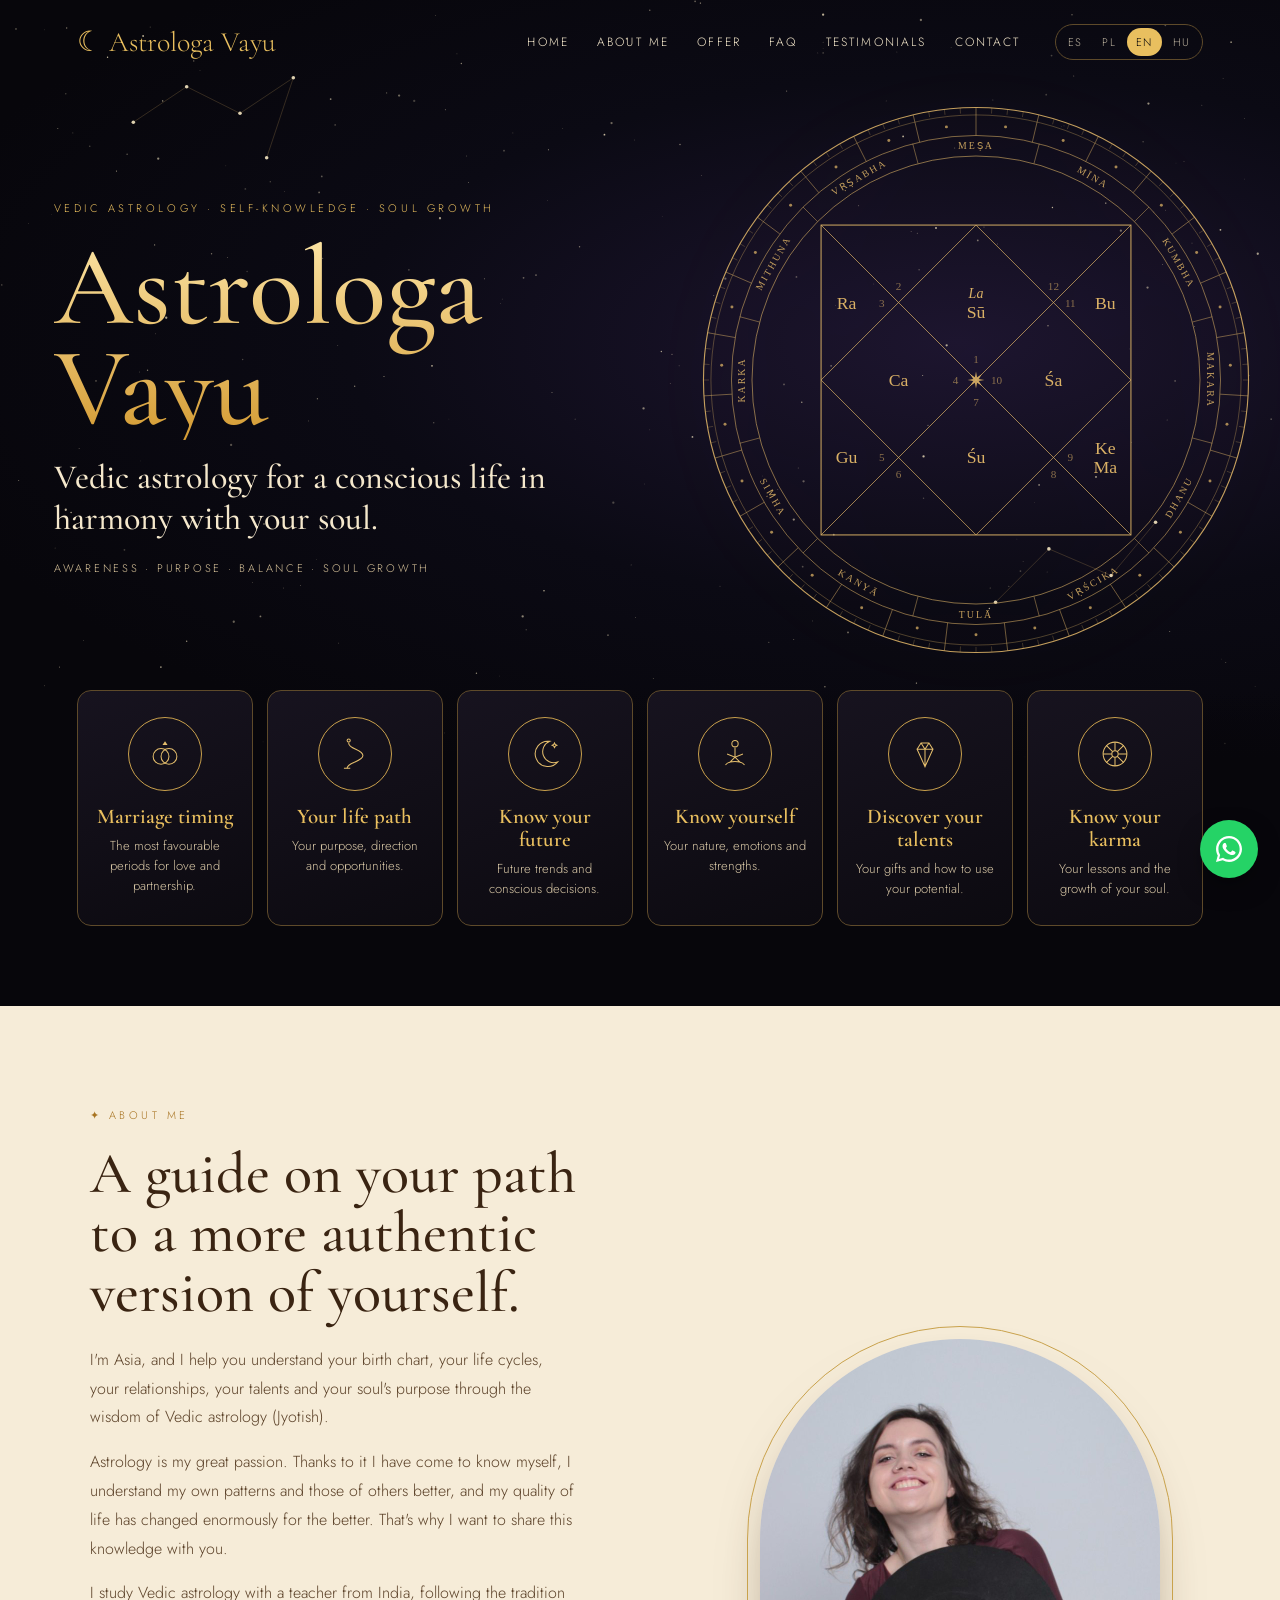
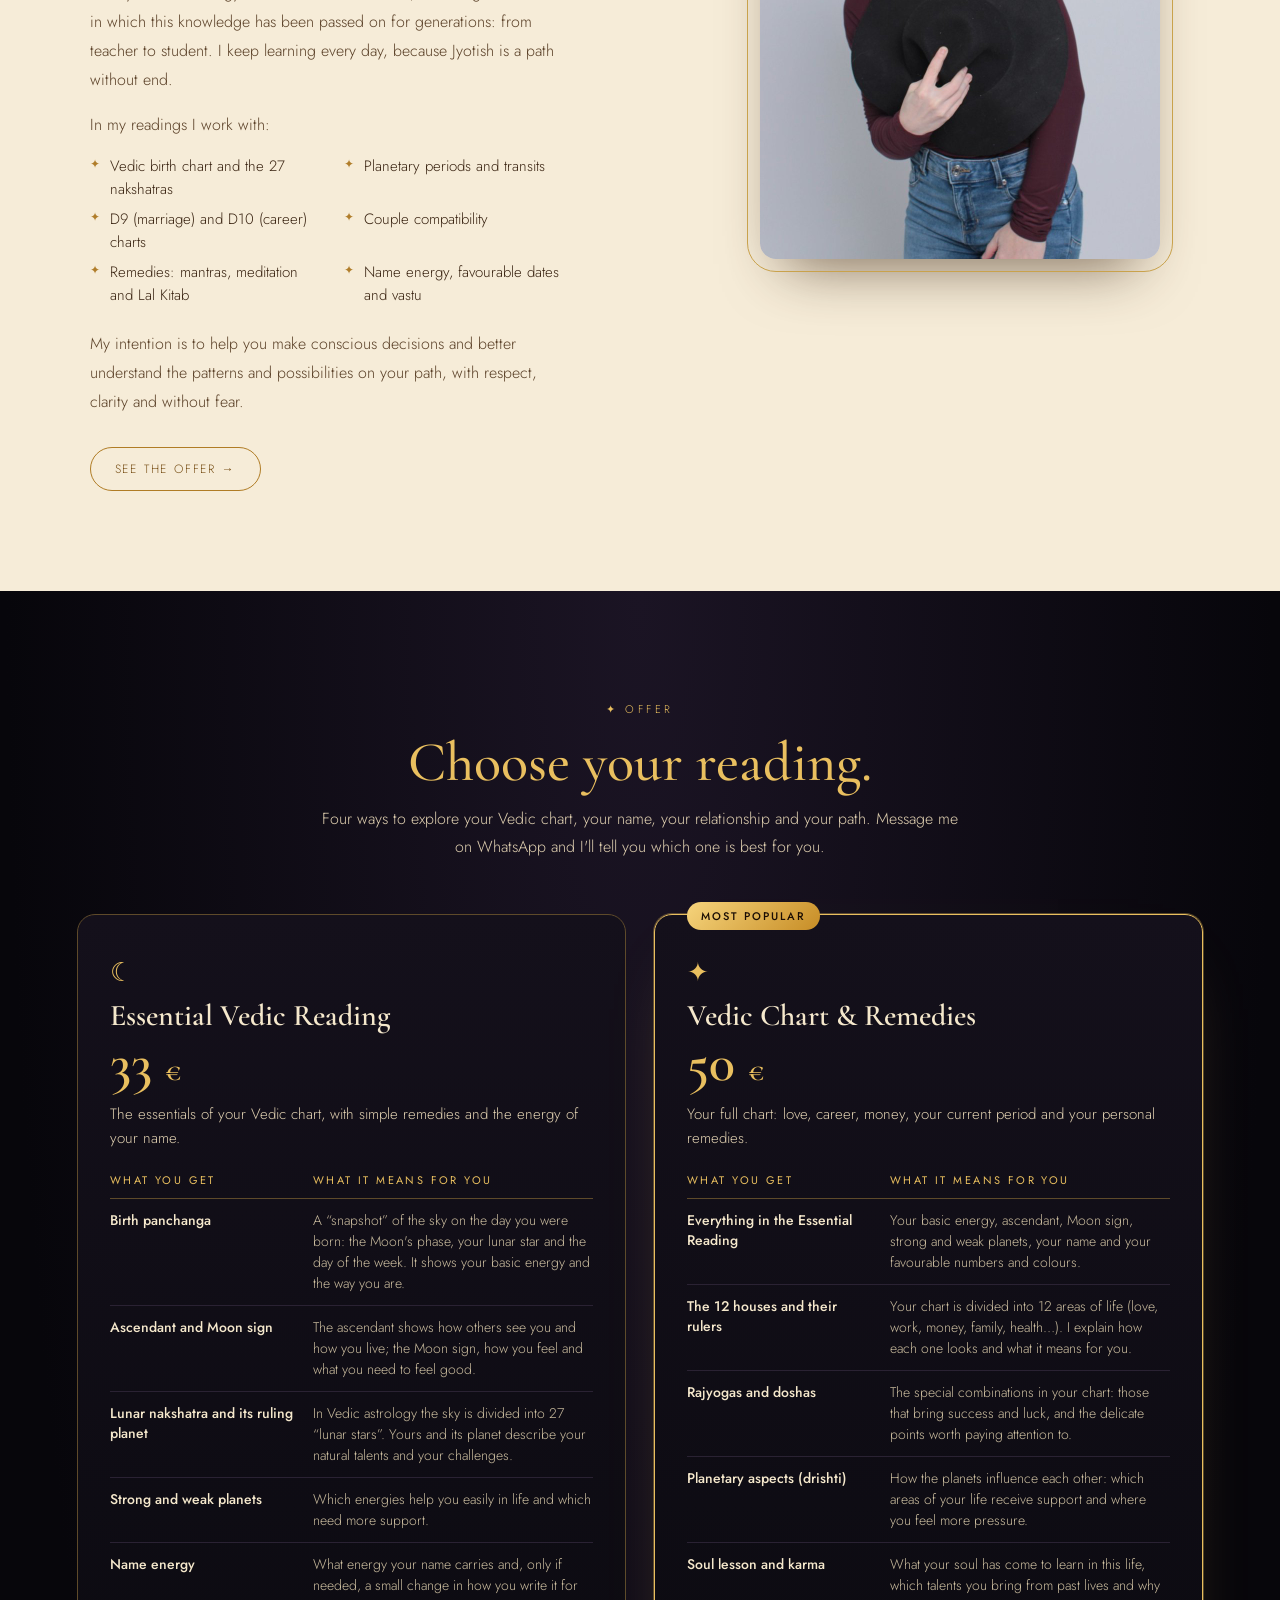
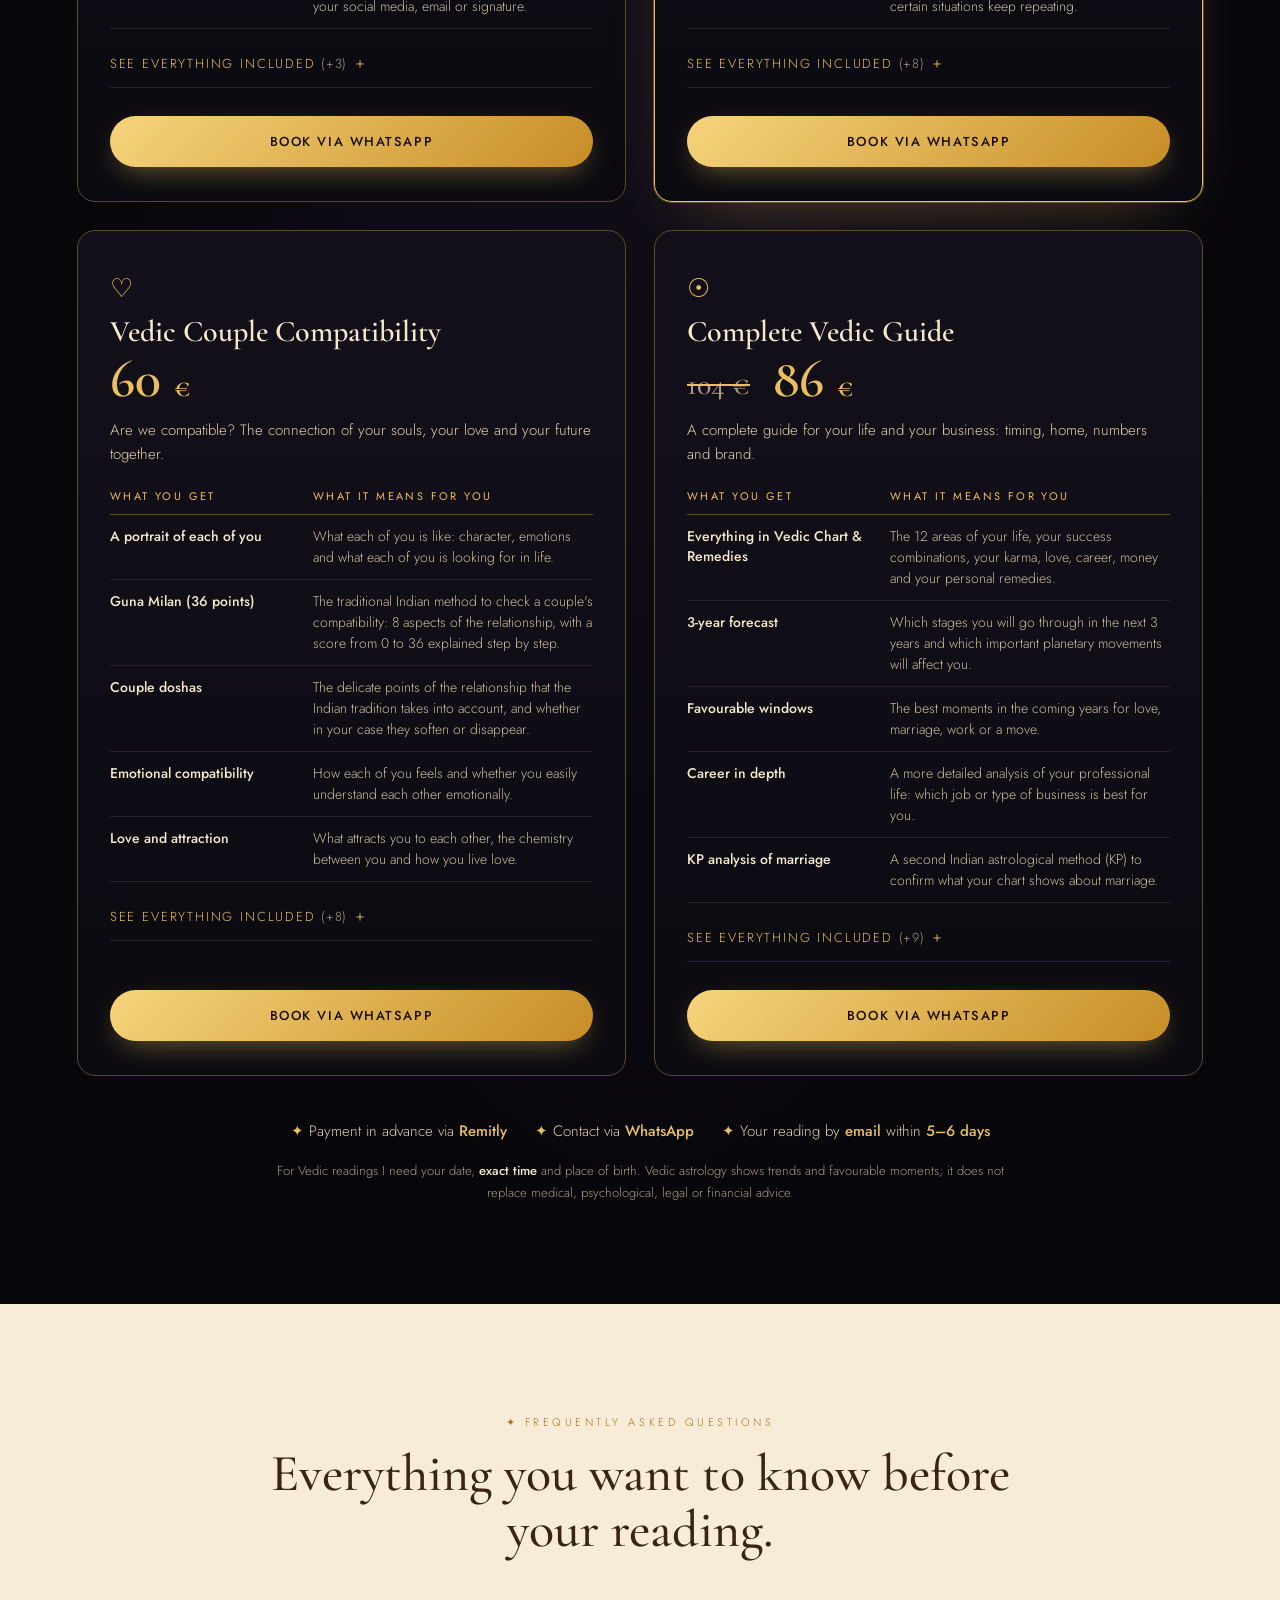
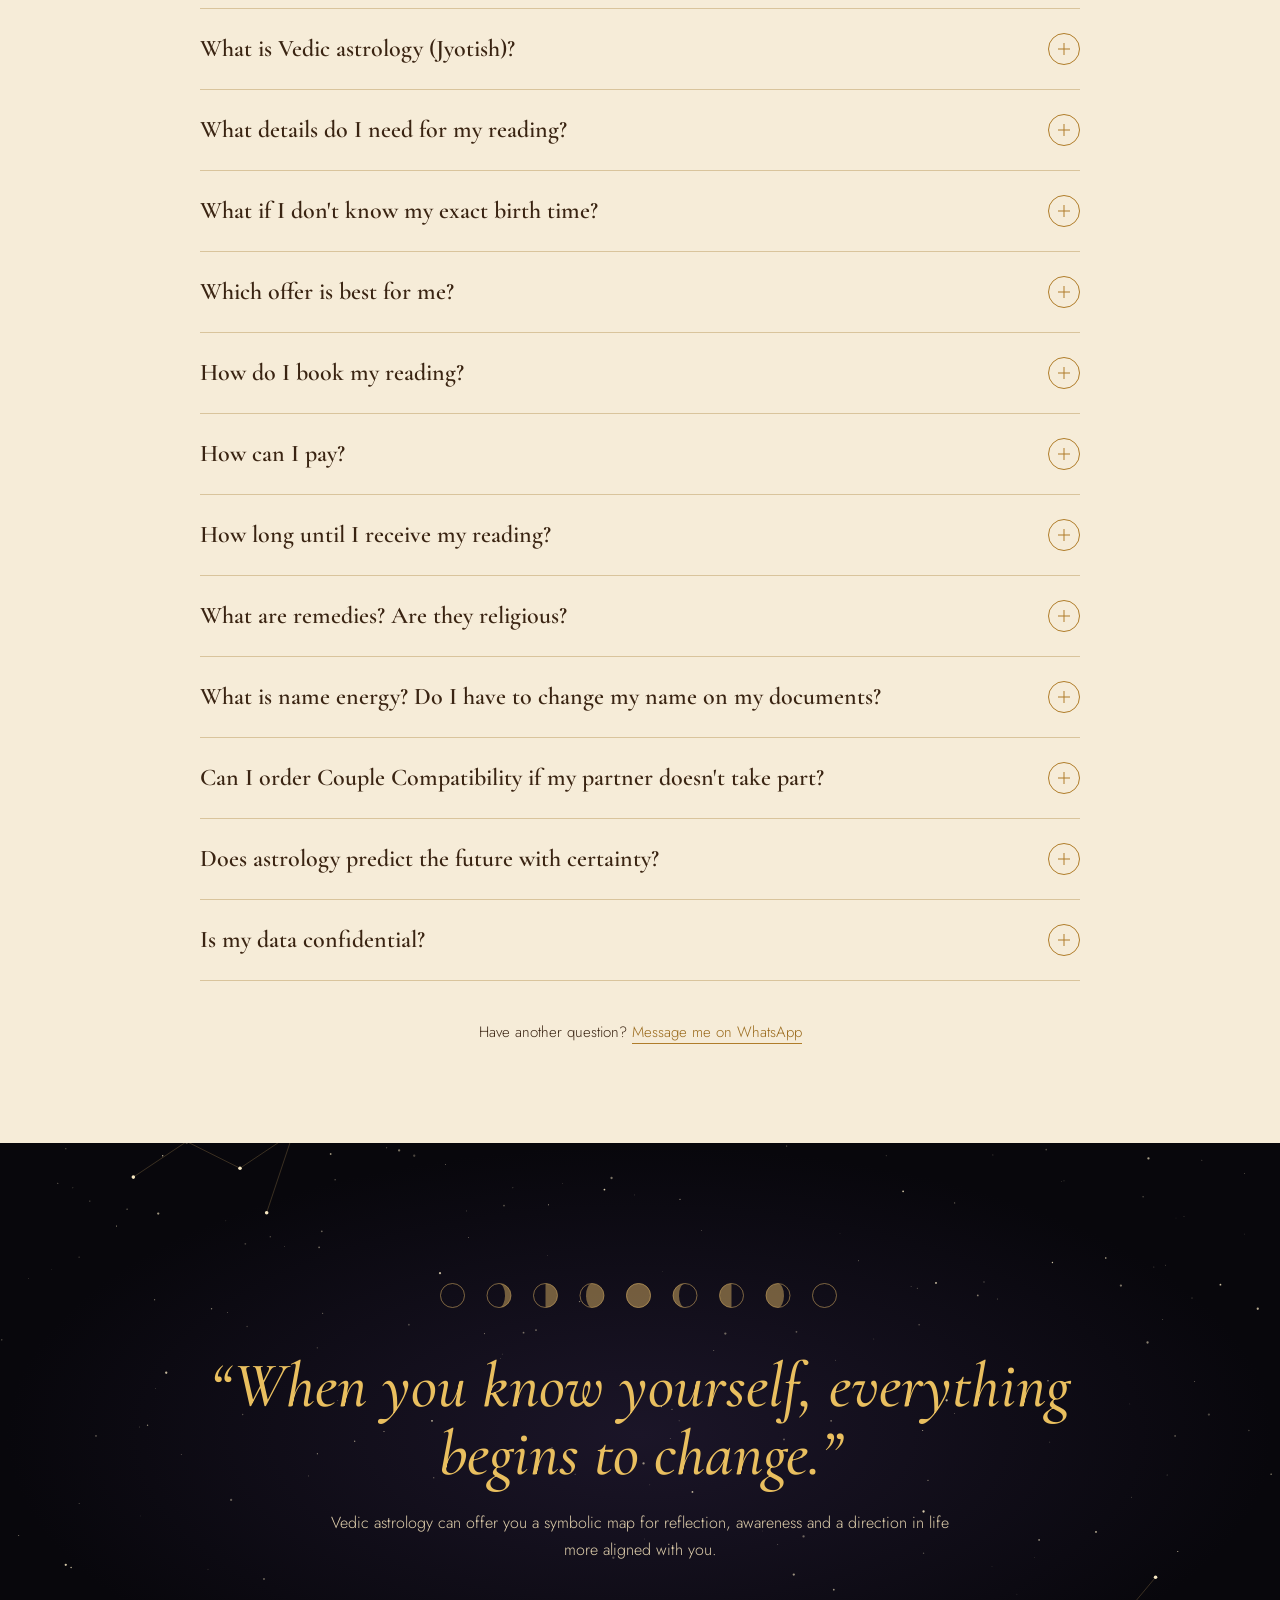
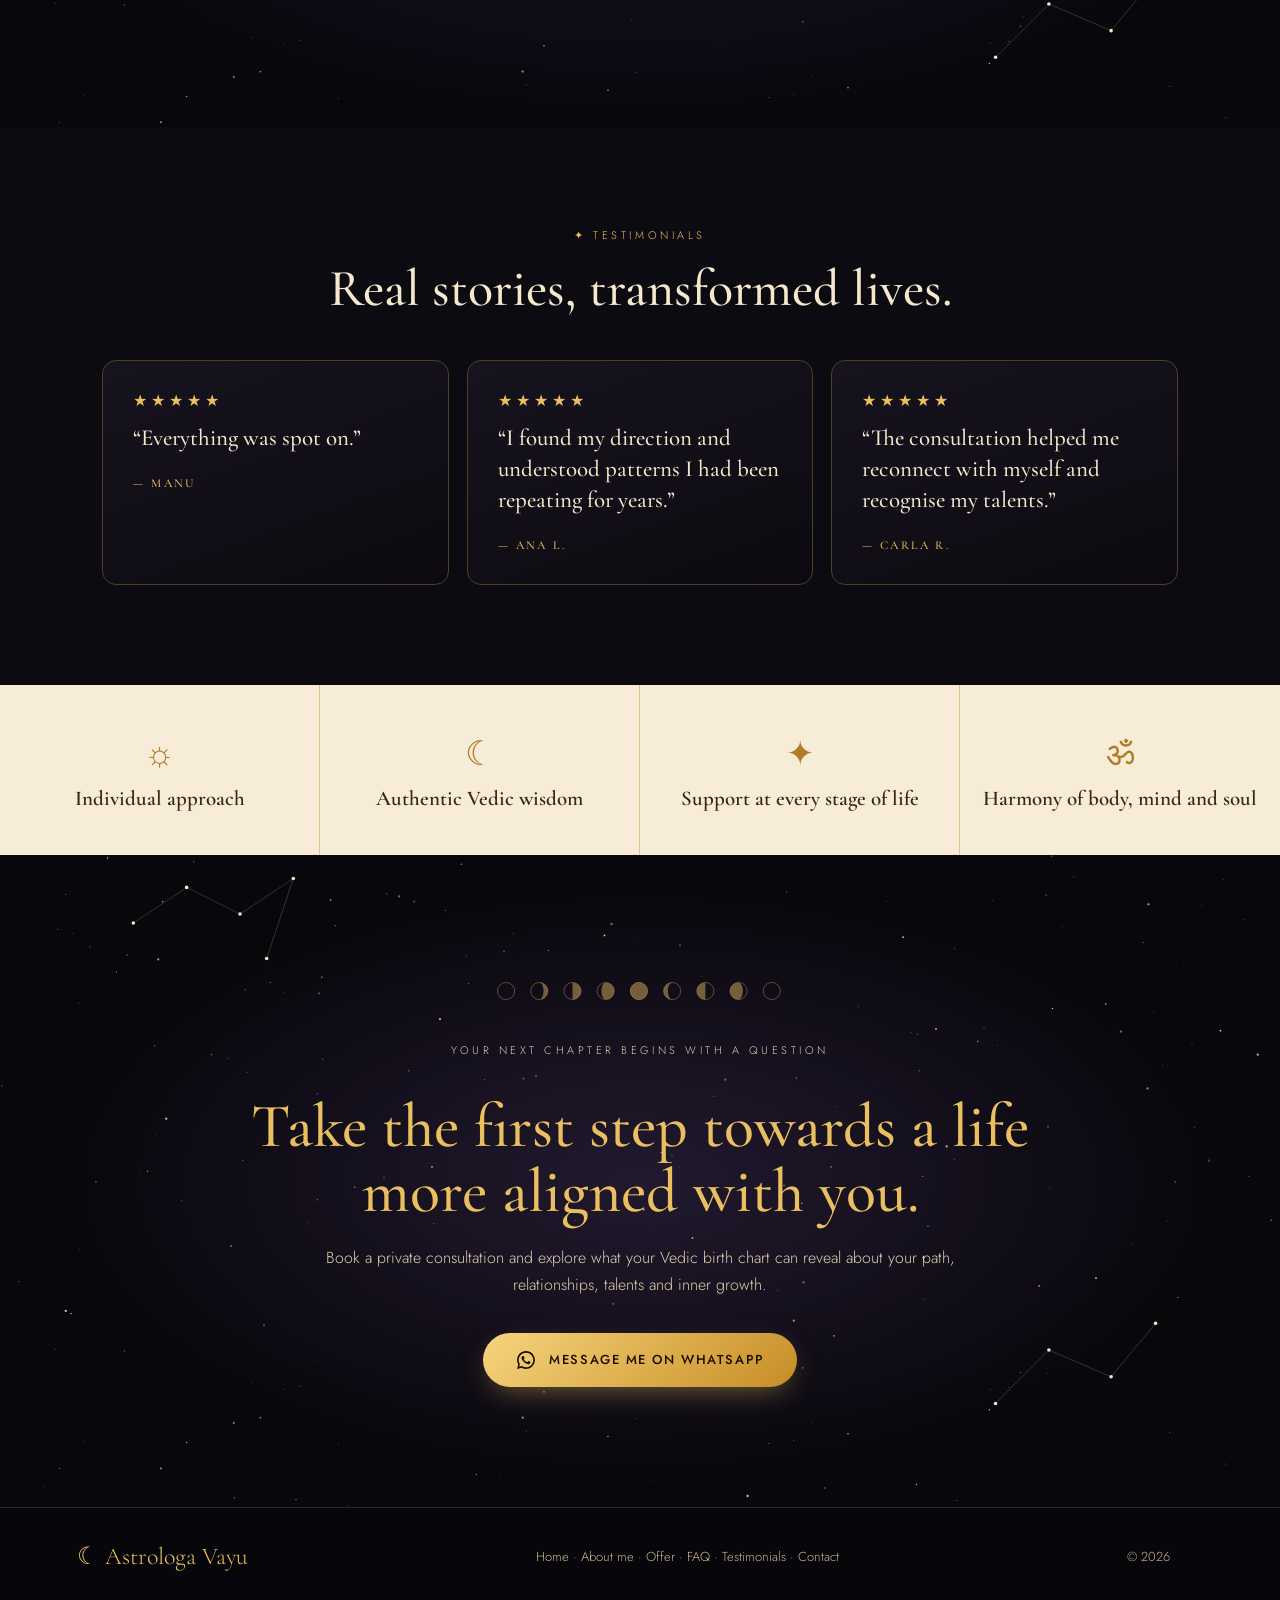
==== commit 9b1cc8b9: "Promoción: Guía Védica Completa 104 € → 86 € (precio anterior tachado) Co-Authored-By: Claude Opus 5" ====
--- a/index.html
+++ b/index.html
@@ -222,7 +222,7 @@
 <article class="offer">
 <span aria-hidden="true" class="offer-ico">☉</span>
 <h3 data-i18n="k110">Guía Védica Completa</h3>
-<p class="offer-price">104 <span>€</span></p>
+<p class="offer-price"><s class="offer-old" aria-label="Antes 104 €">104 €</s> 86 <span>€</span></p>
 <p class="offer-tag" data-i18n="k111">Una guía completa para tu vida y tu negocio: tiempos, hogar, números y marca.</p>
 <table class="offer-table">
 <thead><tr><th data-i18n="k36" scope="col">Qué recibes</th><th data-i18n="k37" scope="col">Qué significa para ti</th></tr></thead>
@@ -231,7 +231,7 @@
 <details class="offer-more"><summary data-i18n="k122">Ver todo lo que incluye <span>(+9)</span></summary>
 <table class="offer-table offer-table-more"><tbody><tr><th data-i18n="k123" scope="row">Salud y energía</th><td data-i18n="k124">Los puntos de tu cuerpo y tu energía que conviene cuidar más, con consejos sencillos. Es orientativo y no sustituye al médico.</td></tr><tr><th data-i18n="k125" scope="row">Vastu para tu hogar</th><td data-i18n="k126">Consejos de la tradición india para organizar tu casa: las mejores direcciones para el dormitorio, la zona de trabajo y para dormir.</td></tr><tr><th data-i18n="k127" scope="row">Números favorables</th><td data-i18n="k128">Los números que mejor te acompañan para el teléfono, la matrícula del coche, el número de casa y las fechas importantes.</td></tr><tr><th data-i18n="k129" scope="row">Nombre de tu marca</th><td data-i18n="k130">Qué energía transmite el nombre de tu negocio, cómo mejorarlo y cuál es la mejor entre hasta 3 opciones.</td></tr><tr><th data-i18n="k107" scope="row">Fecha favorable (muhurta)</th><td data-i18n="k131">Elijo el mejor día para un paso importante: lanzar un proyecto, firmar, mudarte o casarte.</td></tr><tr><th data-i18n="k132" scope="row">Remedios completos</th><td data-i18n="k133">Todas las prácticas para equilibrar tu energía: mantras, meditación, ayunos, donaciones, colores, días y direcciones favorables.</td></tr><tr><th data-i18n="k77" scope="row">Gemas</th><td data-i18n="k78">Si tu carta lo indica, te digo qué piedra te puede ayudar y cómo llevarla. Si no es necesaria, no la recomiendo.</td></tr><tr><th data-i18n="k81" scope="row">Tarjeta digital</th><td data-i18n="k82">Una imagen para guardar en el móvil con tus remedios, tus colores y tus días favorables.</td></tr><tr><th scope="row">WhatsApp</th><td data-i18n="k134">Durante 14 días después de recibir tu lectura puedes escribirme tus dudas.</td></tr></tbody>
 </table></details>
-<a class="btn offer-btn" data-i18n="k54" data-offer="3" data-price="104" data-wa="offer" href="https://wa.me/48513667505?text=Hola%20Asia%2C%20me%20interesa%20la%20oferta%20%C2%ABGu%C3%ADa%20V%C3%A9dica%20Completa%C2%BB%20%28104%20%E2%82%AC%29.%20%C2%BFC%C3%B3mo%20puedo%20reservarla%3F" rel="noopener" target="_blank">Reservar por WhatsApp</a>
+<a class="btn offer-btn" data-i18n="k54" data-offer="3" data-price="86" data-wa="offer" href="https://wa.me/48513667505?text=Hola%20Asia%2C%20me%20interesa%20la%20oferta%20%C2%ABGu%C3%ADa%20V%C3%A9dica%20Completa%C2%BB%20%2886%20%E2%82%AC%29.%20%C2%BFC%C3%B3mo%20puedo%20reservarla%3F" rel="noopener" target="_blank">Reservar por WhatsApp</a>
 </article>
 </div>
 <p class="offers-info" data-i18n="k135"><span>Pago por adelantado a través de <strong>Remitly</strong></span><span>Contacto por <strong>WhatsApp</strong></span><span>Tu lectura por <strong>correo electrónico</strong> en un plazo de <strong>5–6 días</strong></span></p>
--- a/styles.css
+++ b/styles.css
@@ -187,3 +187,7 @@
 .lang button.on{background:var(--gold);color:var(--night);opacity:1}
 @media(max-width:1050px){.lang{margin-left:auto}}
 @media(max-width:700px){.lang button{padding:5px 7px;font-size:10px}}
+
+/* Promoción: precio anterior tachado */
+.offer-price .offer-old{font-size:30px;font-weight:500;color:#a99a80;text-decoration:line-through;text-decoration-color:#e9bf5f;text-decoration-thickness:2px;margin-right:10px;vertical-align:middle}
+@media(max-width:560px){.offer-price .offer-old{font-size:26px}}
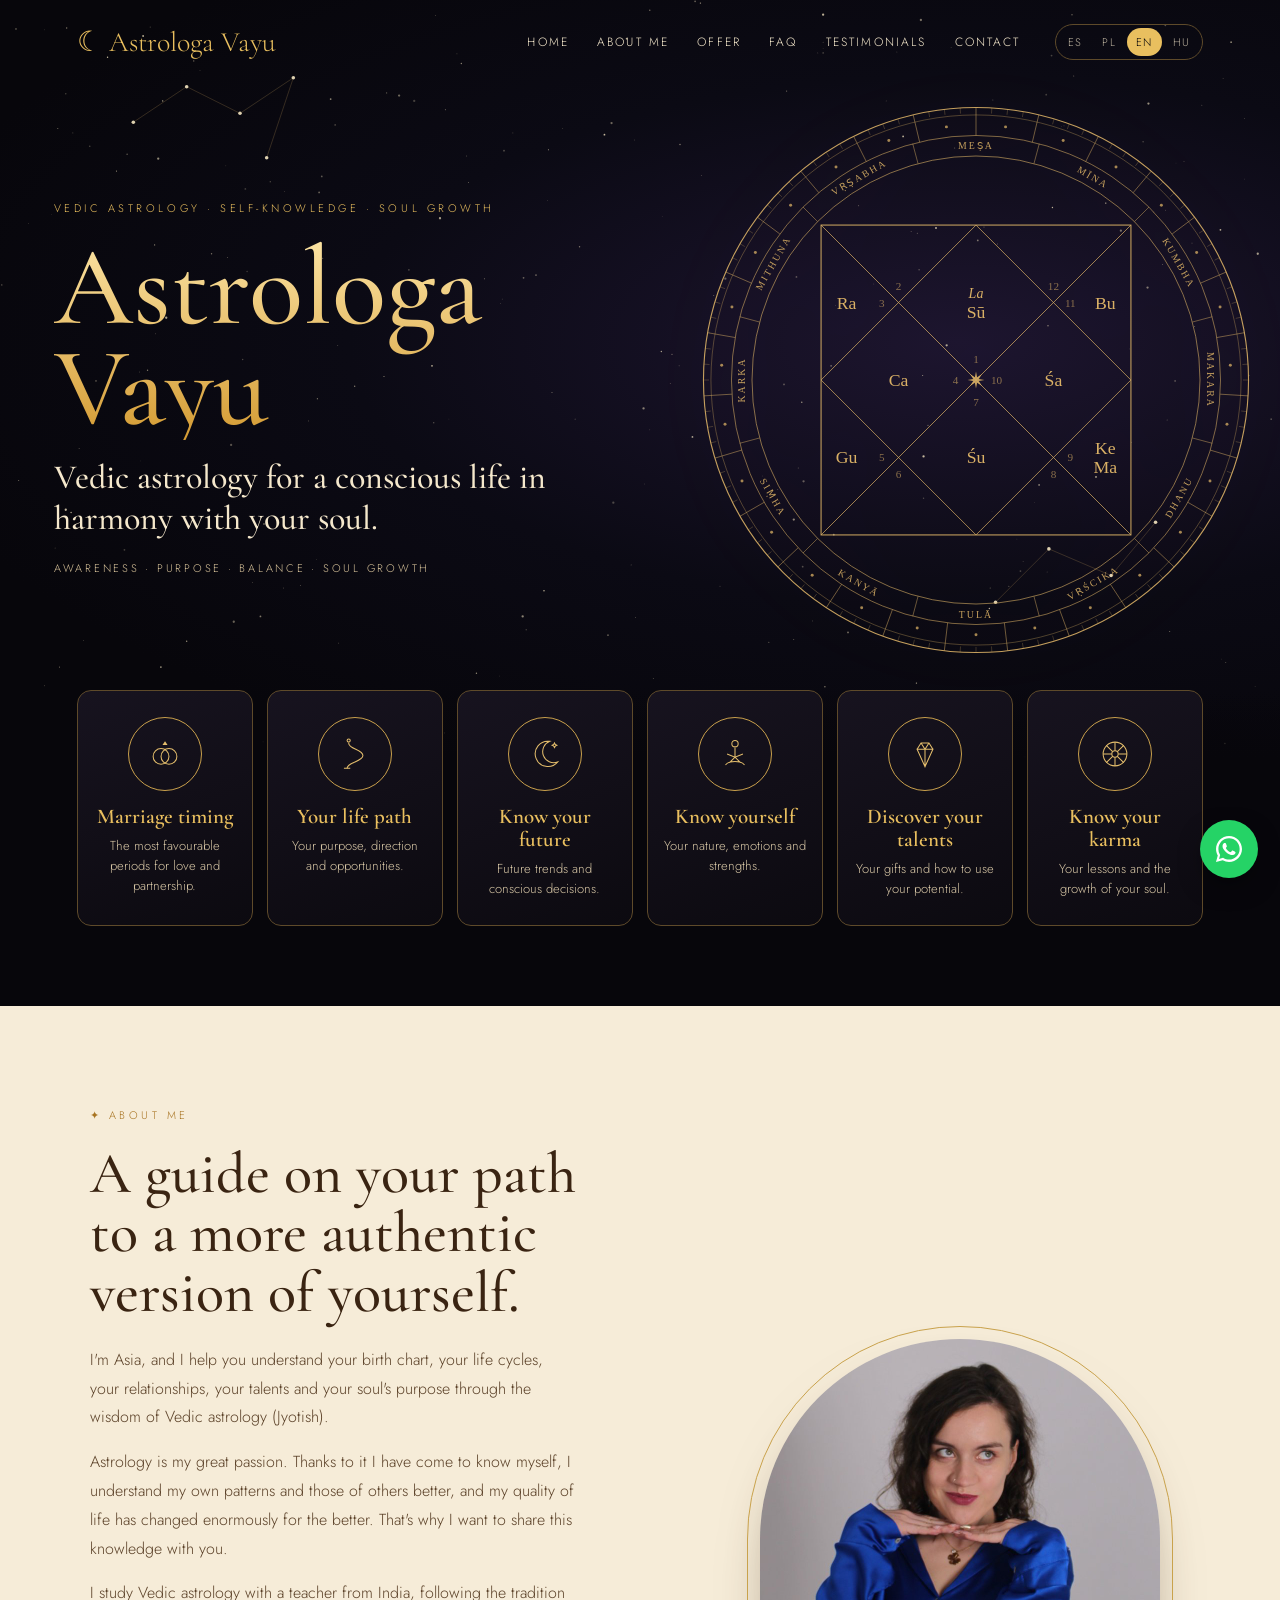
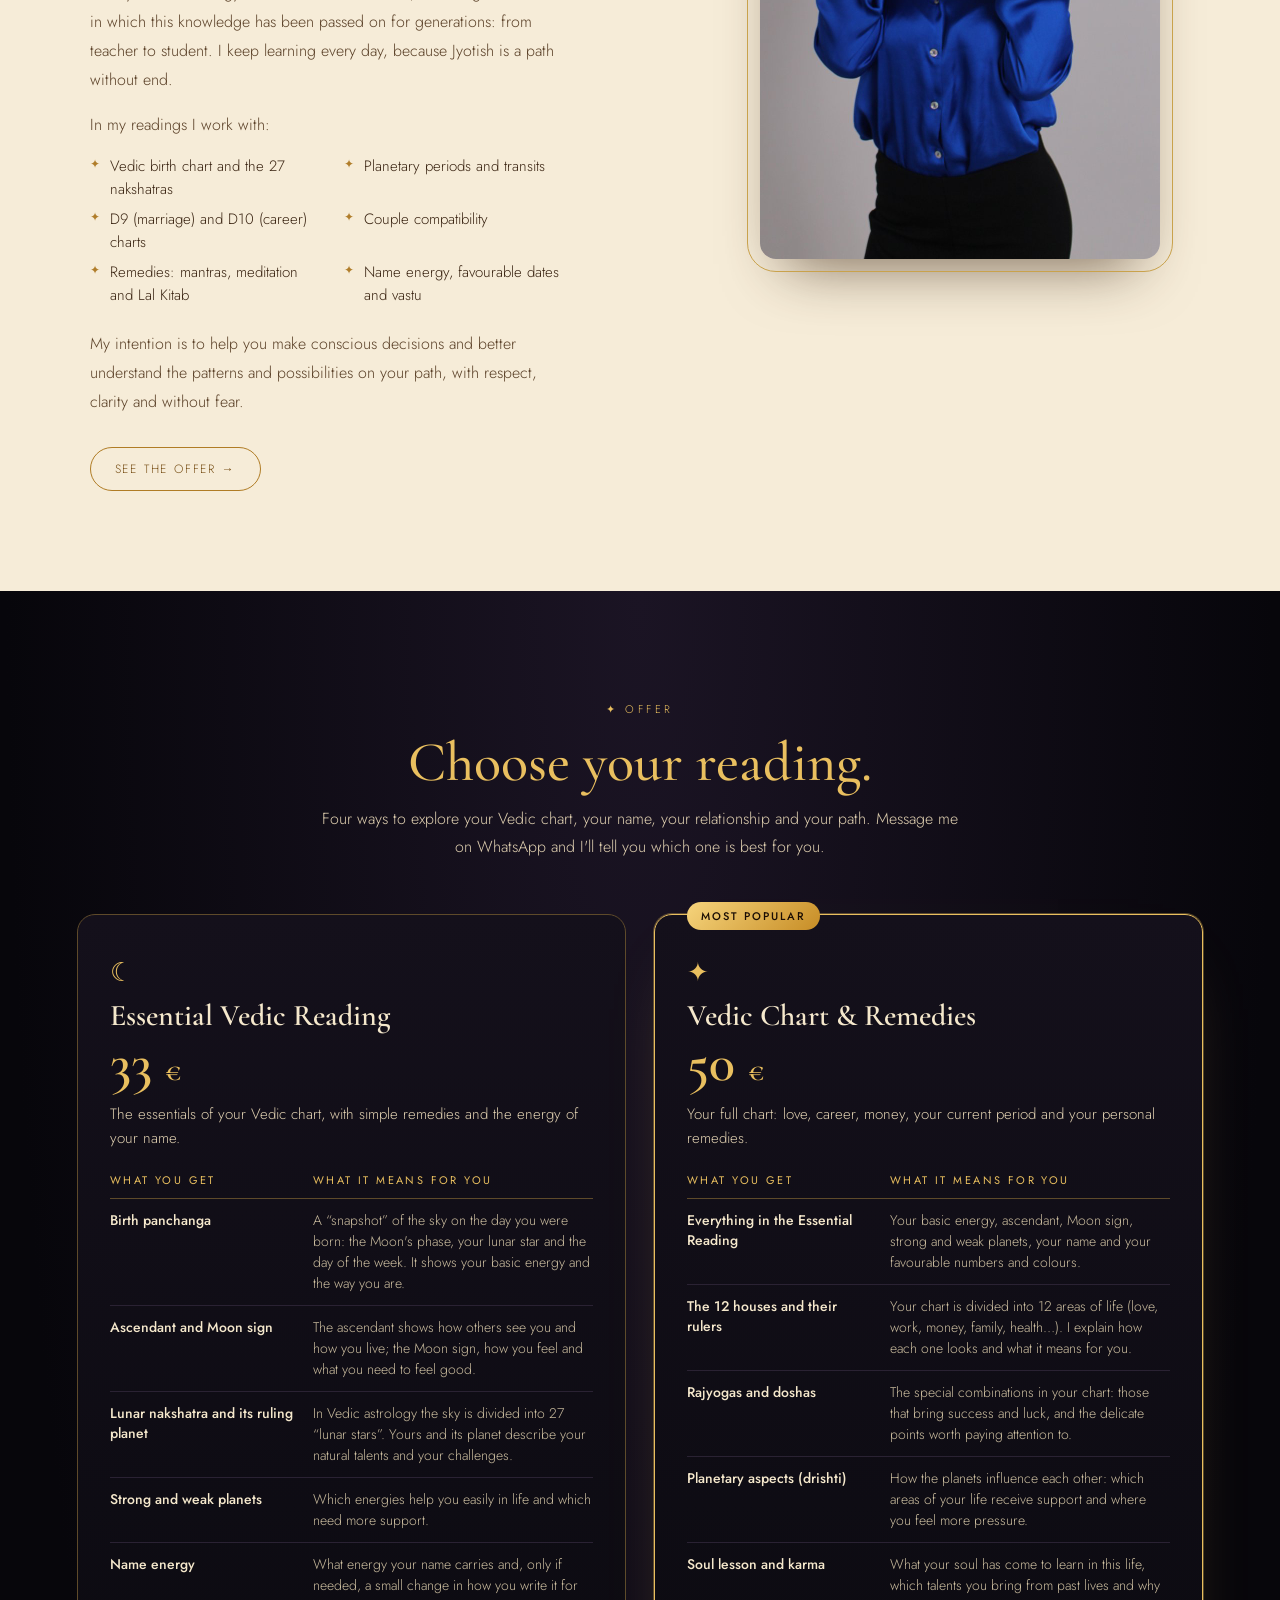
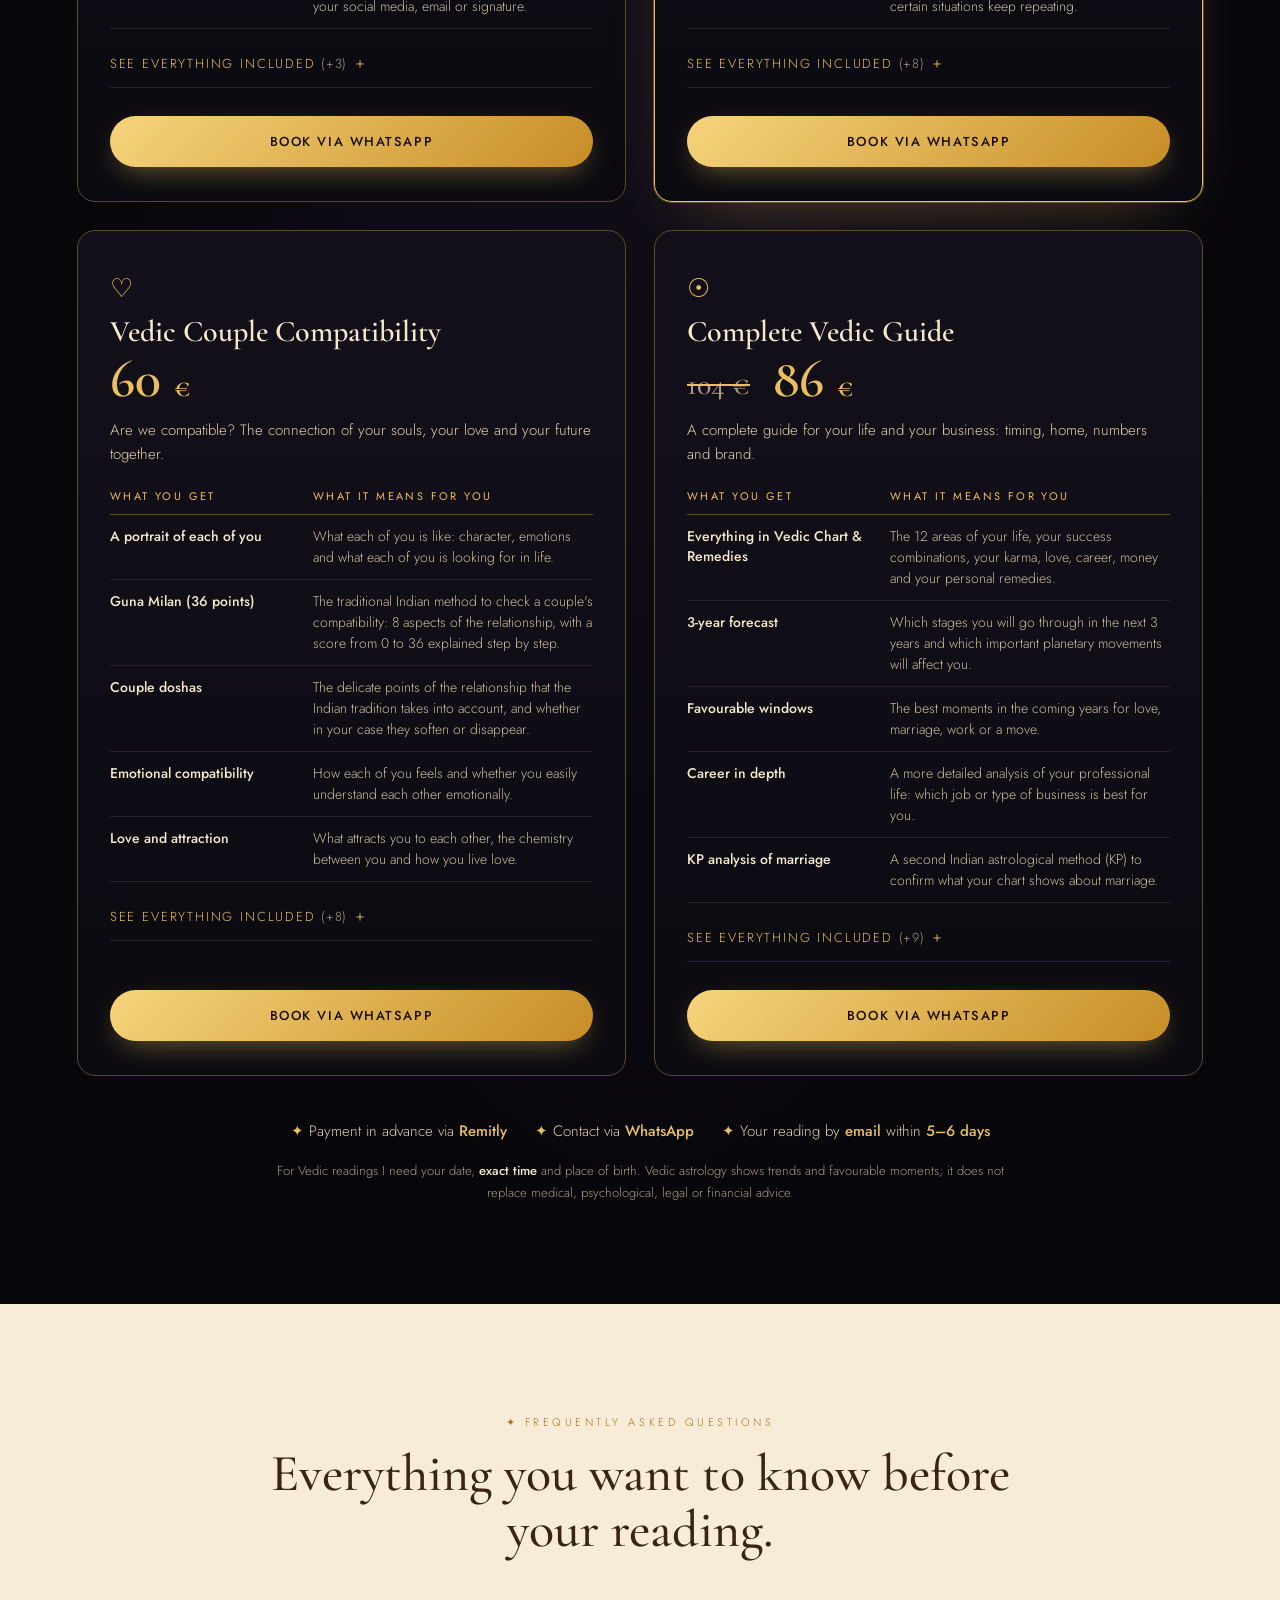
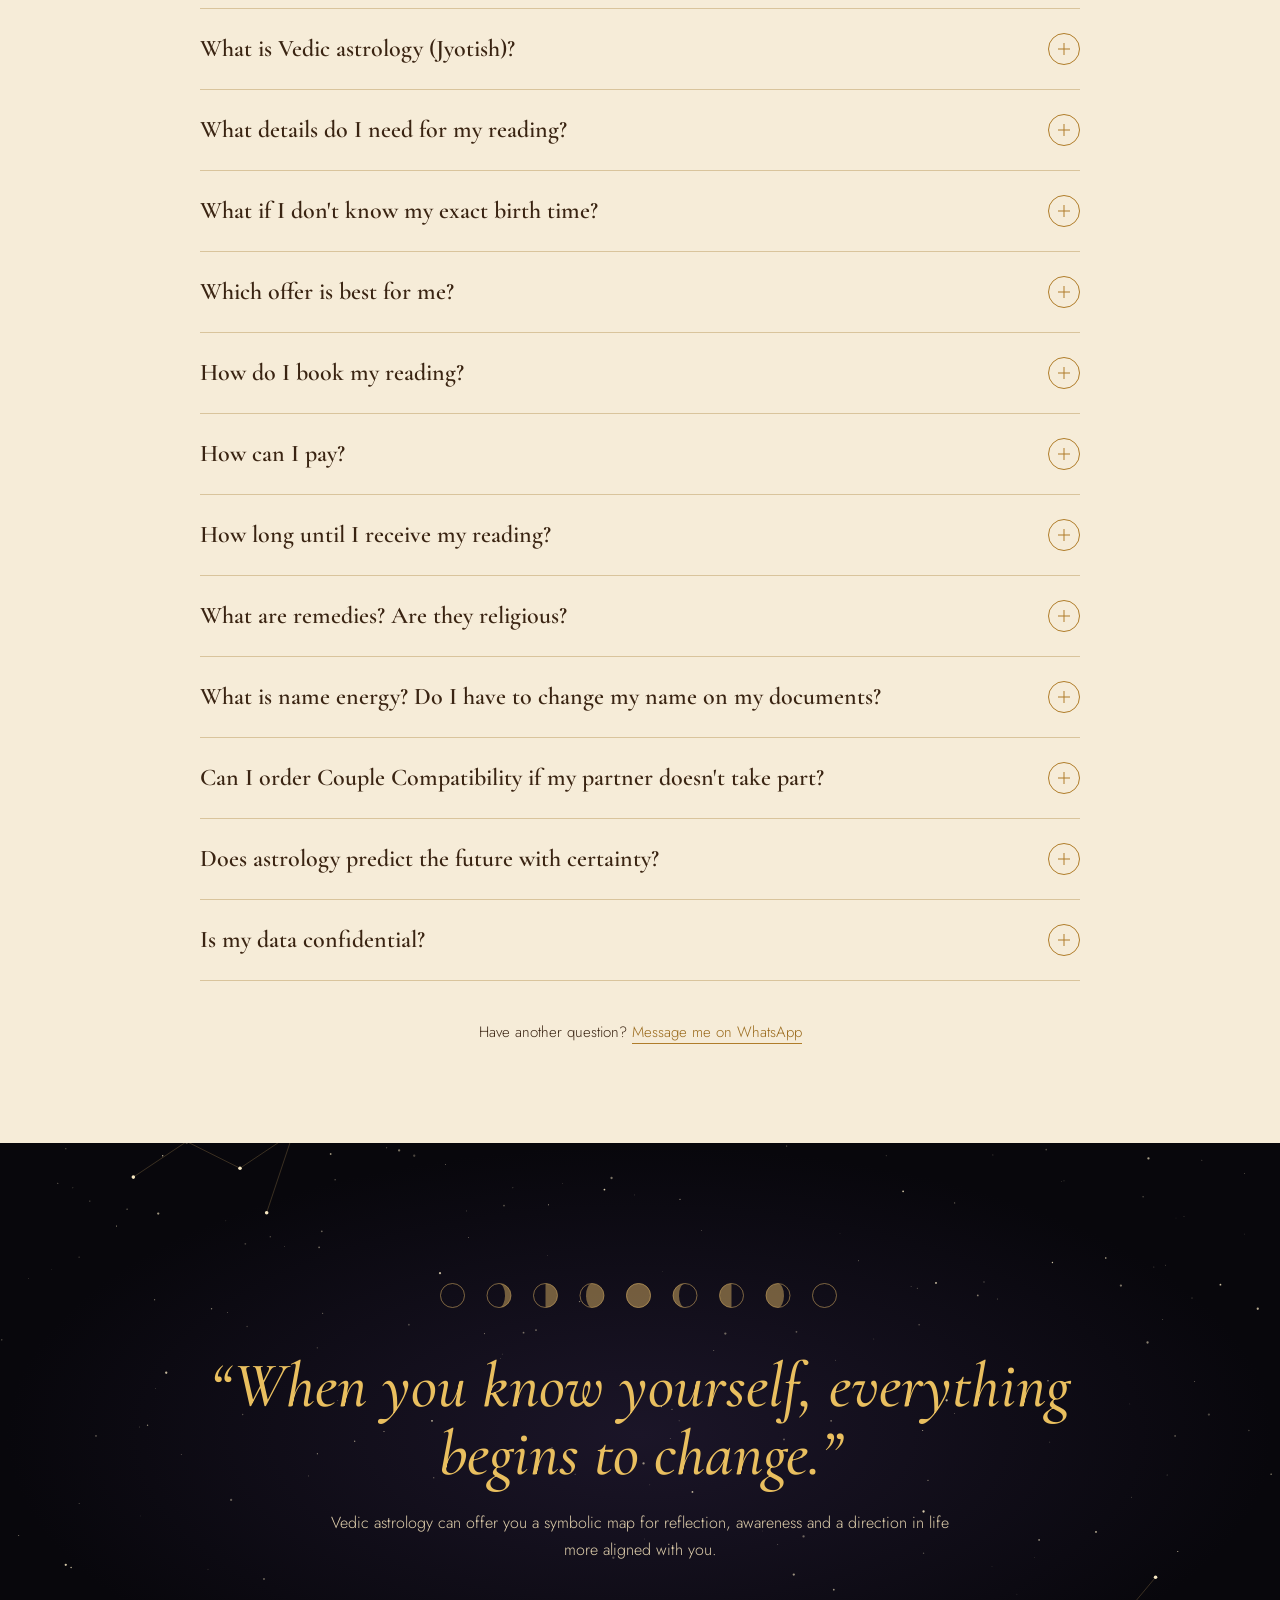
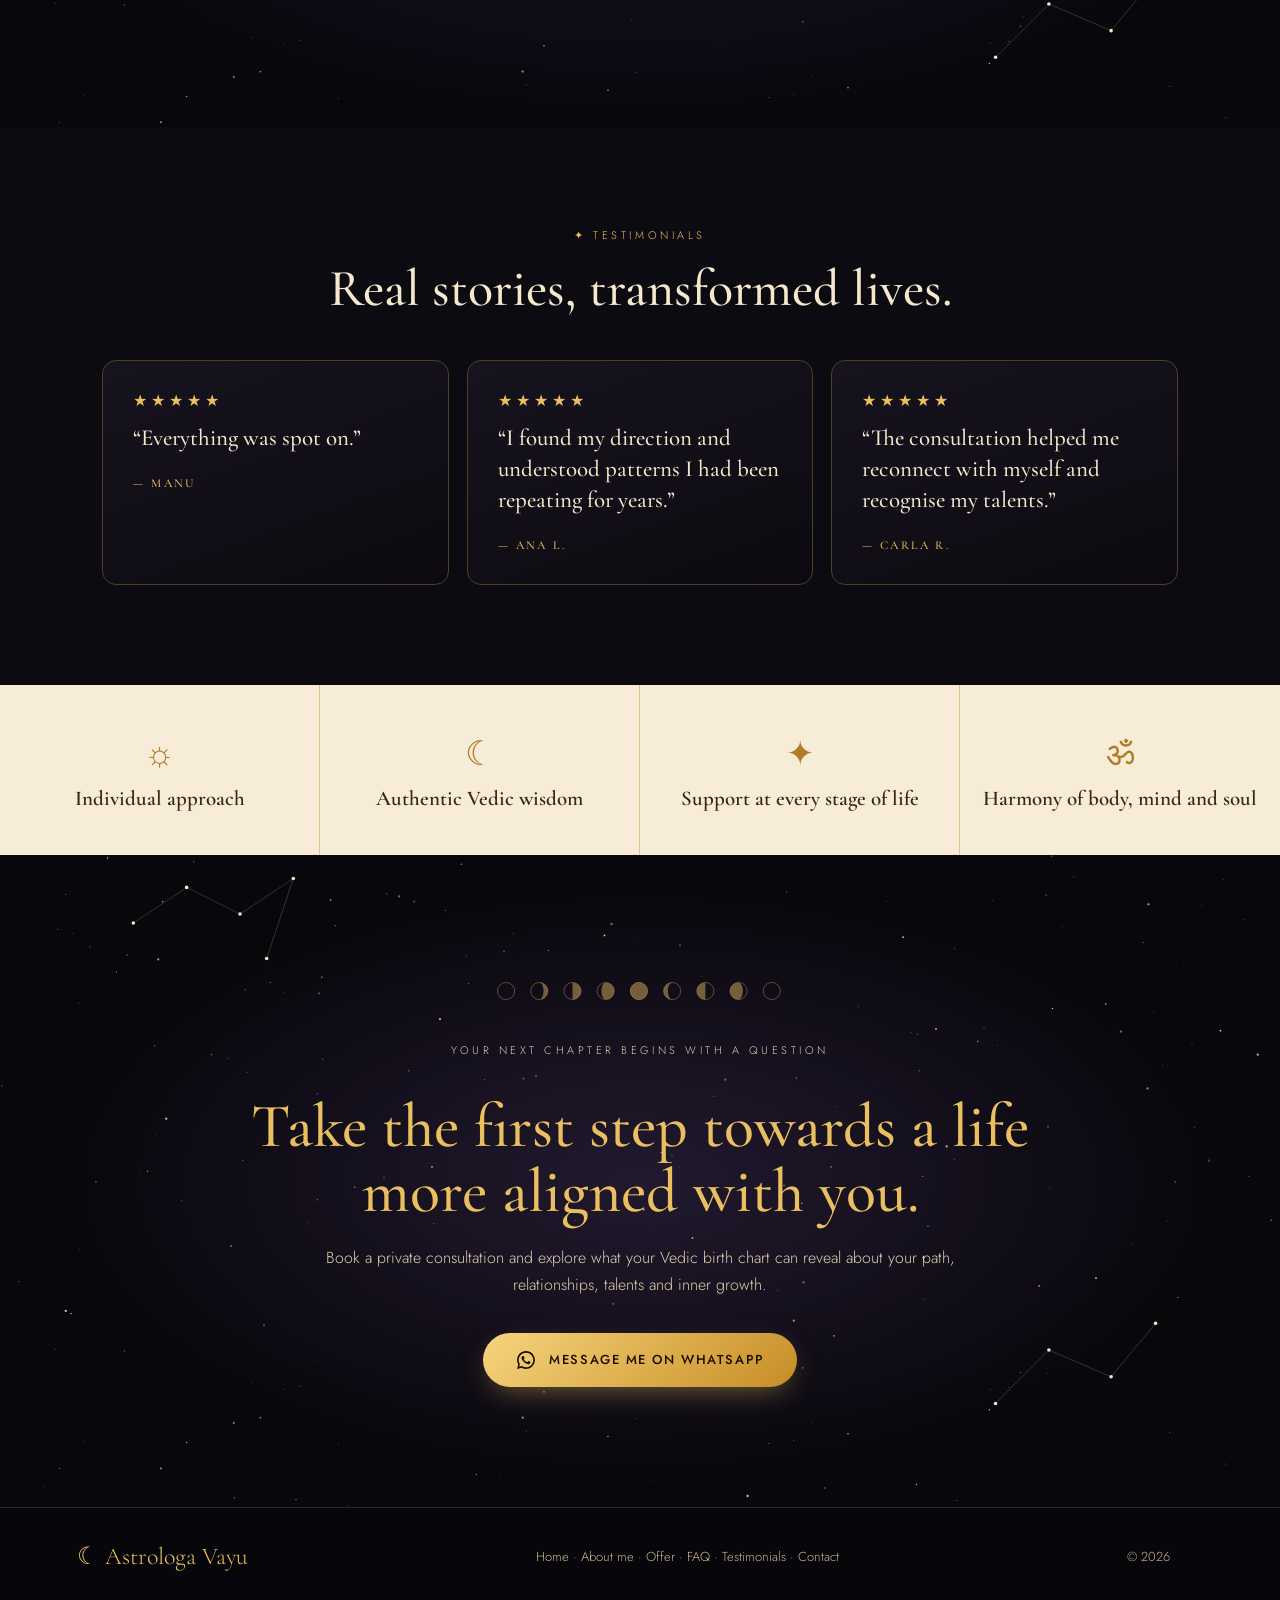
==== commit 3a982457: "Nowe zdjęcie w Sobre mí + zdjęcie podglądu do reklam (og:image) Co-Authored-By: Claude Opus 5.5 <nor" ====
--- a/index.html
+++ b/index.html
@@ -10,6 +10,11 @@
 <meta content="Astrología védica para una vida consciente y en armonía con tu alma." property="og:description"/>
 <meta content="website" property="og:type"/>
 <meta content="es_ES" property="og:locale"/>
+<meta content="https://astrologavayu.es/assets/og-asia.jpg" property="og:image"/>
+<meta content="1200" property="og:image:width"/>
+<meta content="630" property="og:image:height"/>
+<meta content="Asia – Astrologa Vayu" property="og:image:alt"/>
+<meta content="summary_large_image" name="twitter:card"/>
 <link href="assets/favicon.svg" rel="icon" type="image/svg+xml"/>
 <link href="https://fonts.googleapis.com" rel="preconnect"/>
 <link crossorigin="" href="https://fonts.gstatic.com" rel="preconnect"/>
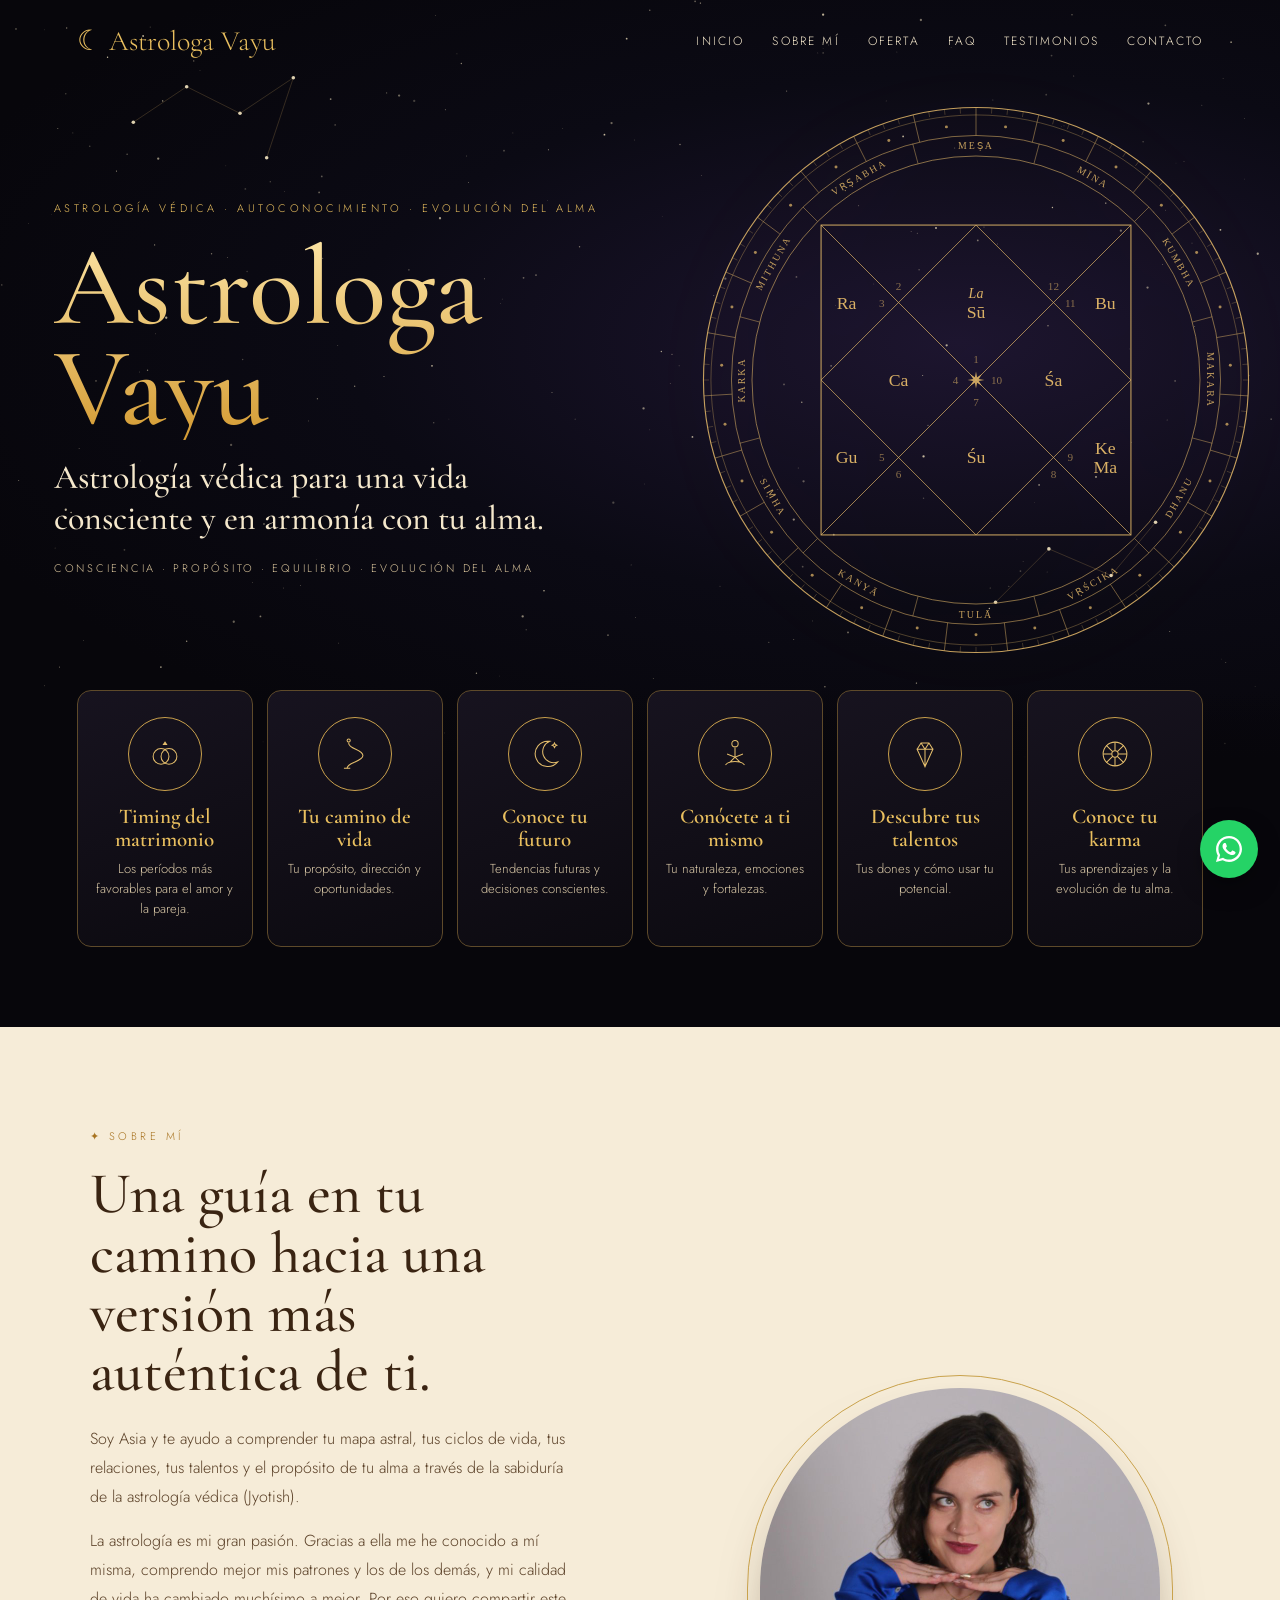
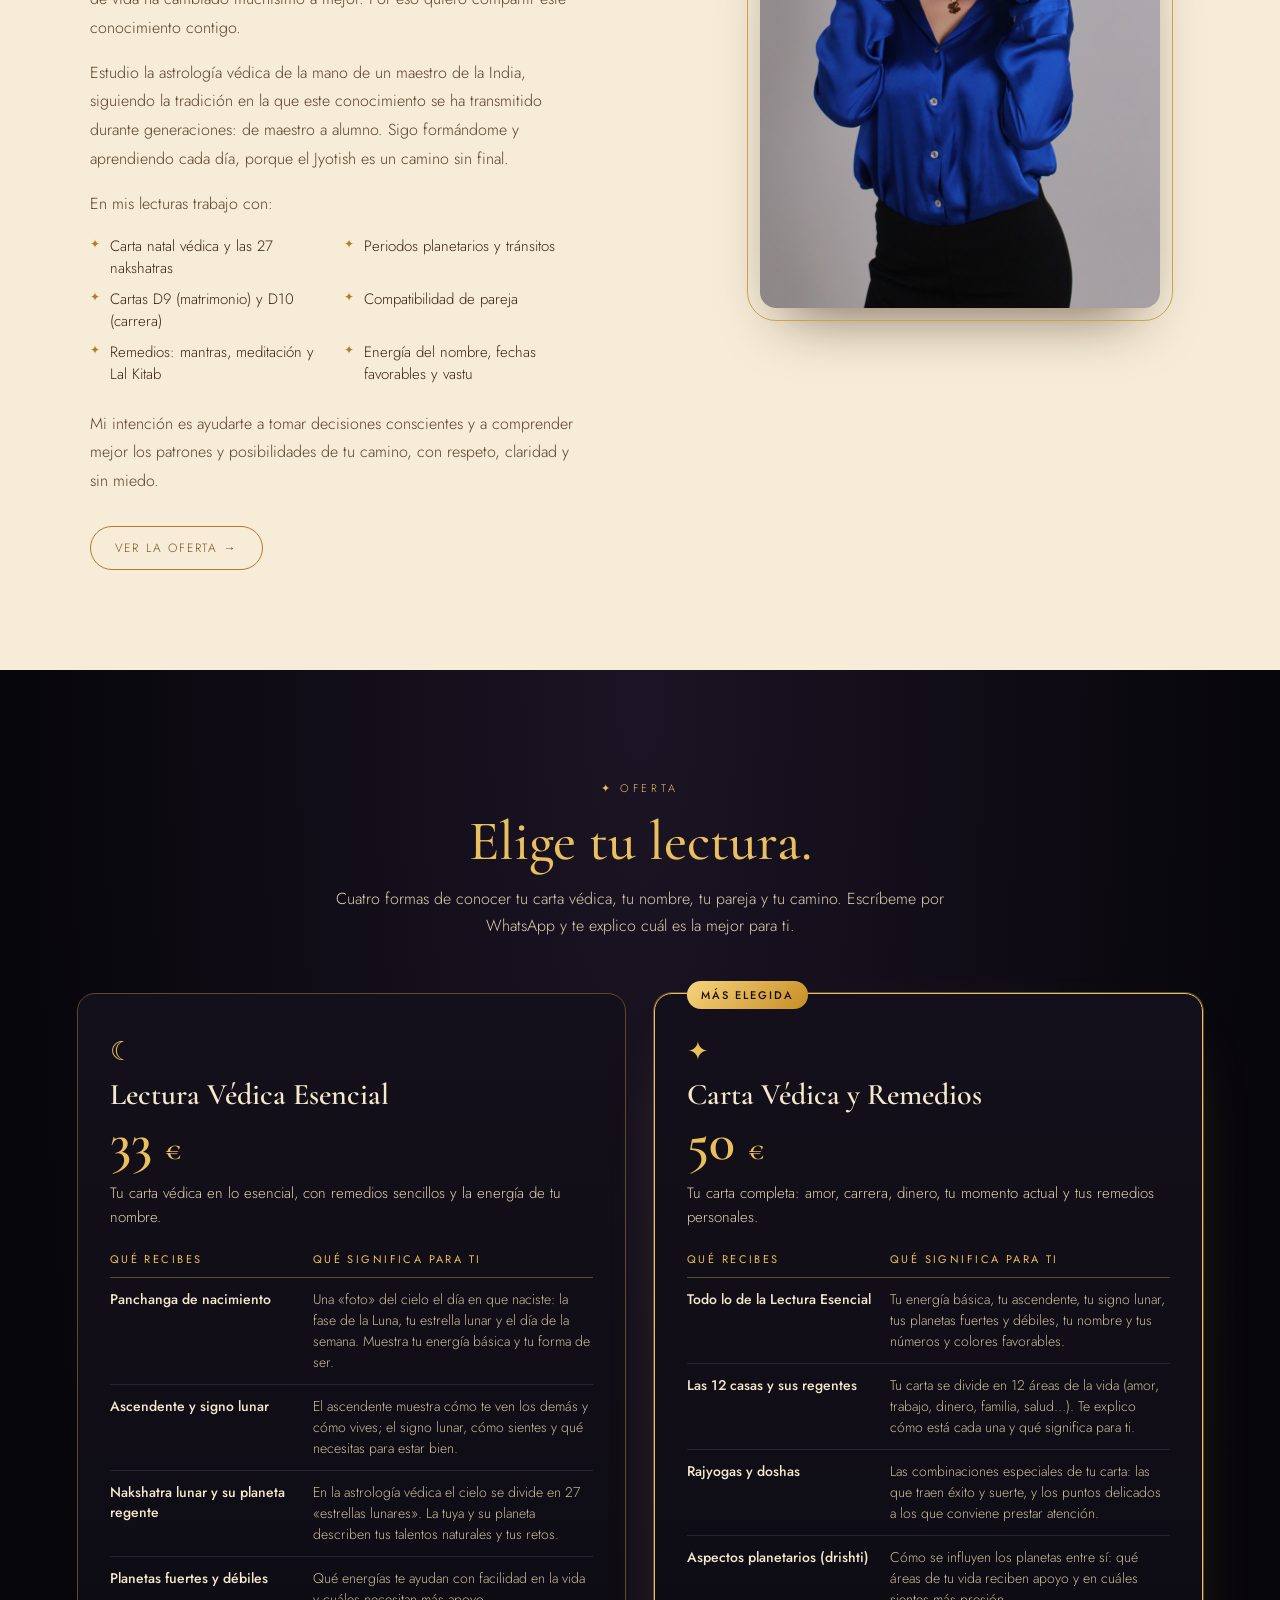
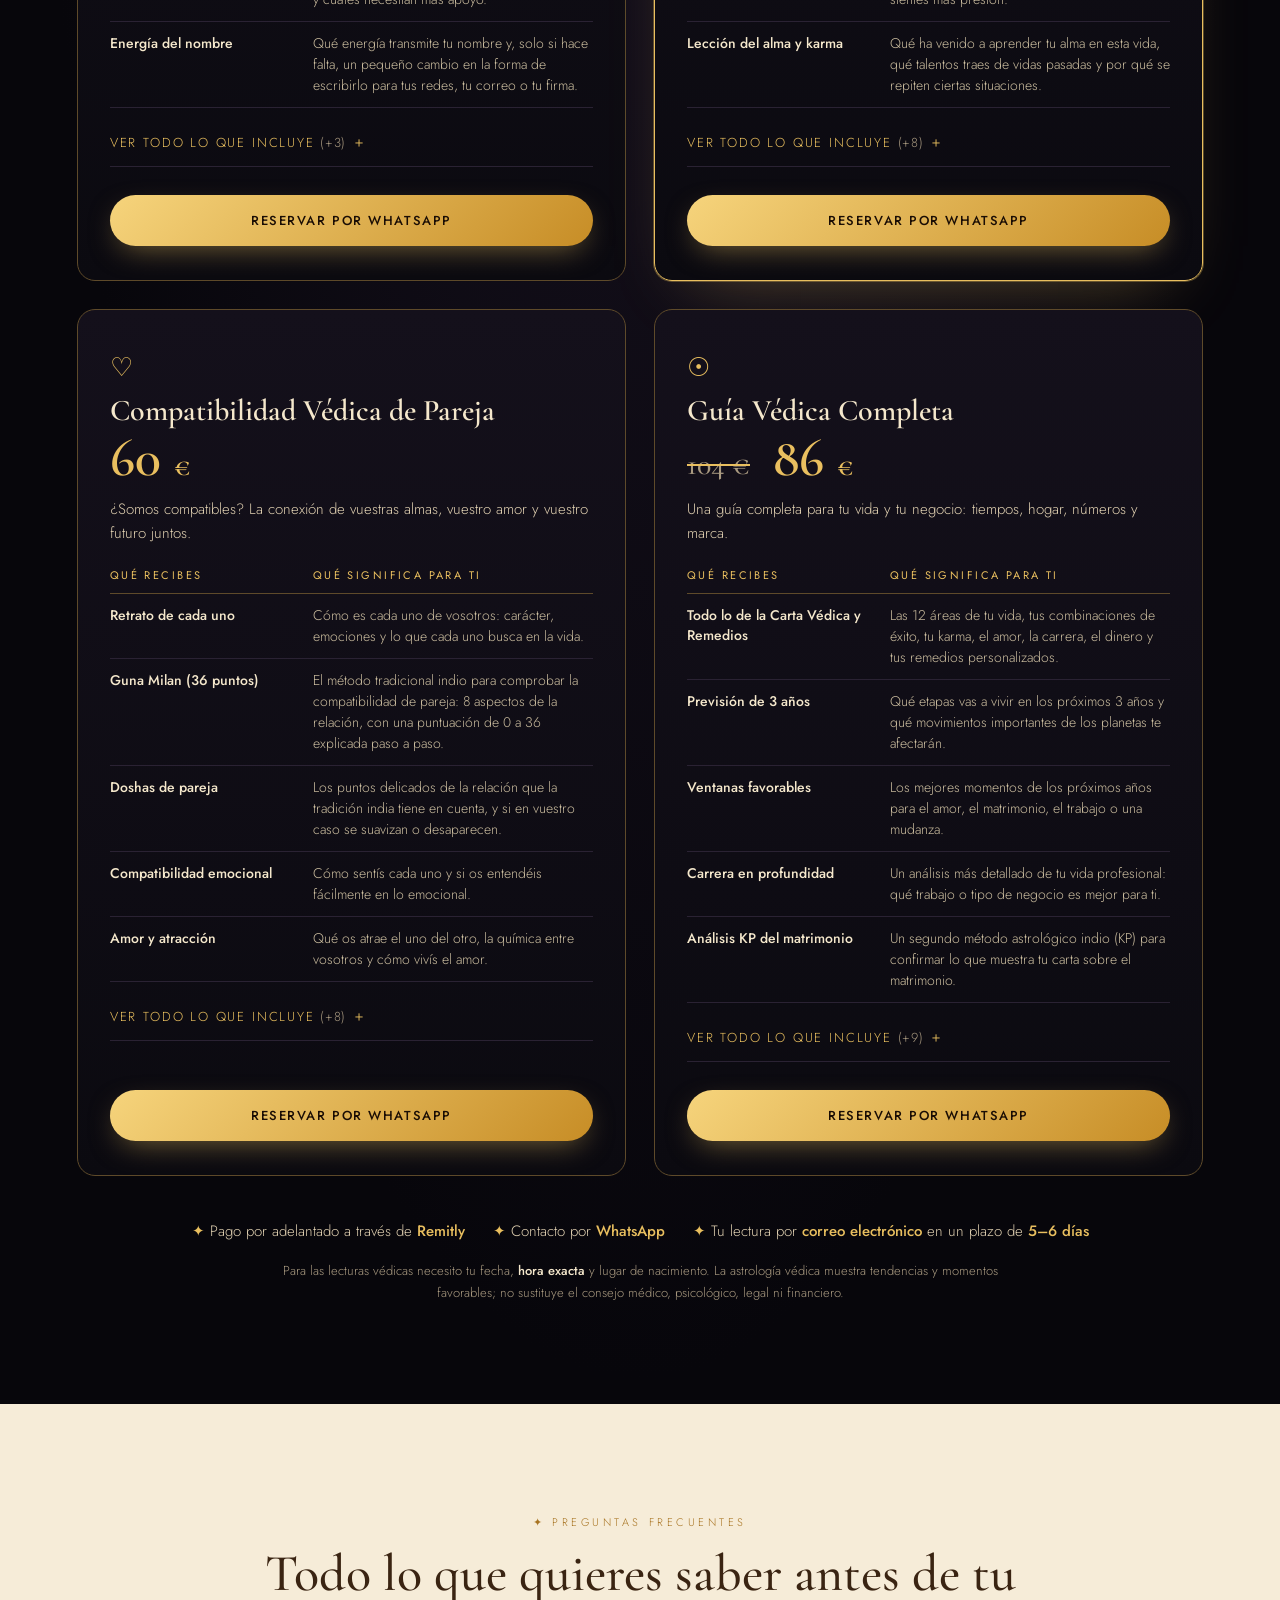
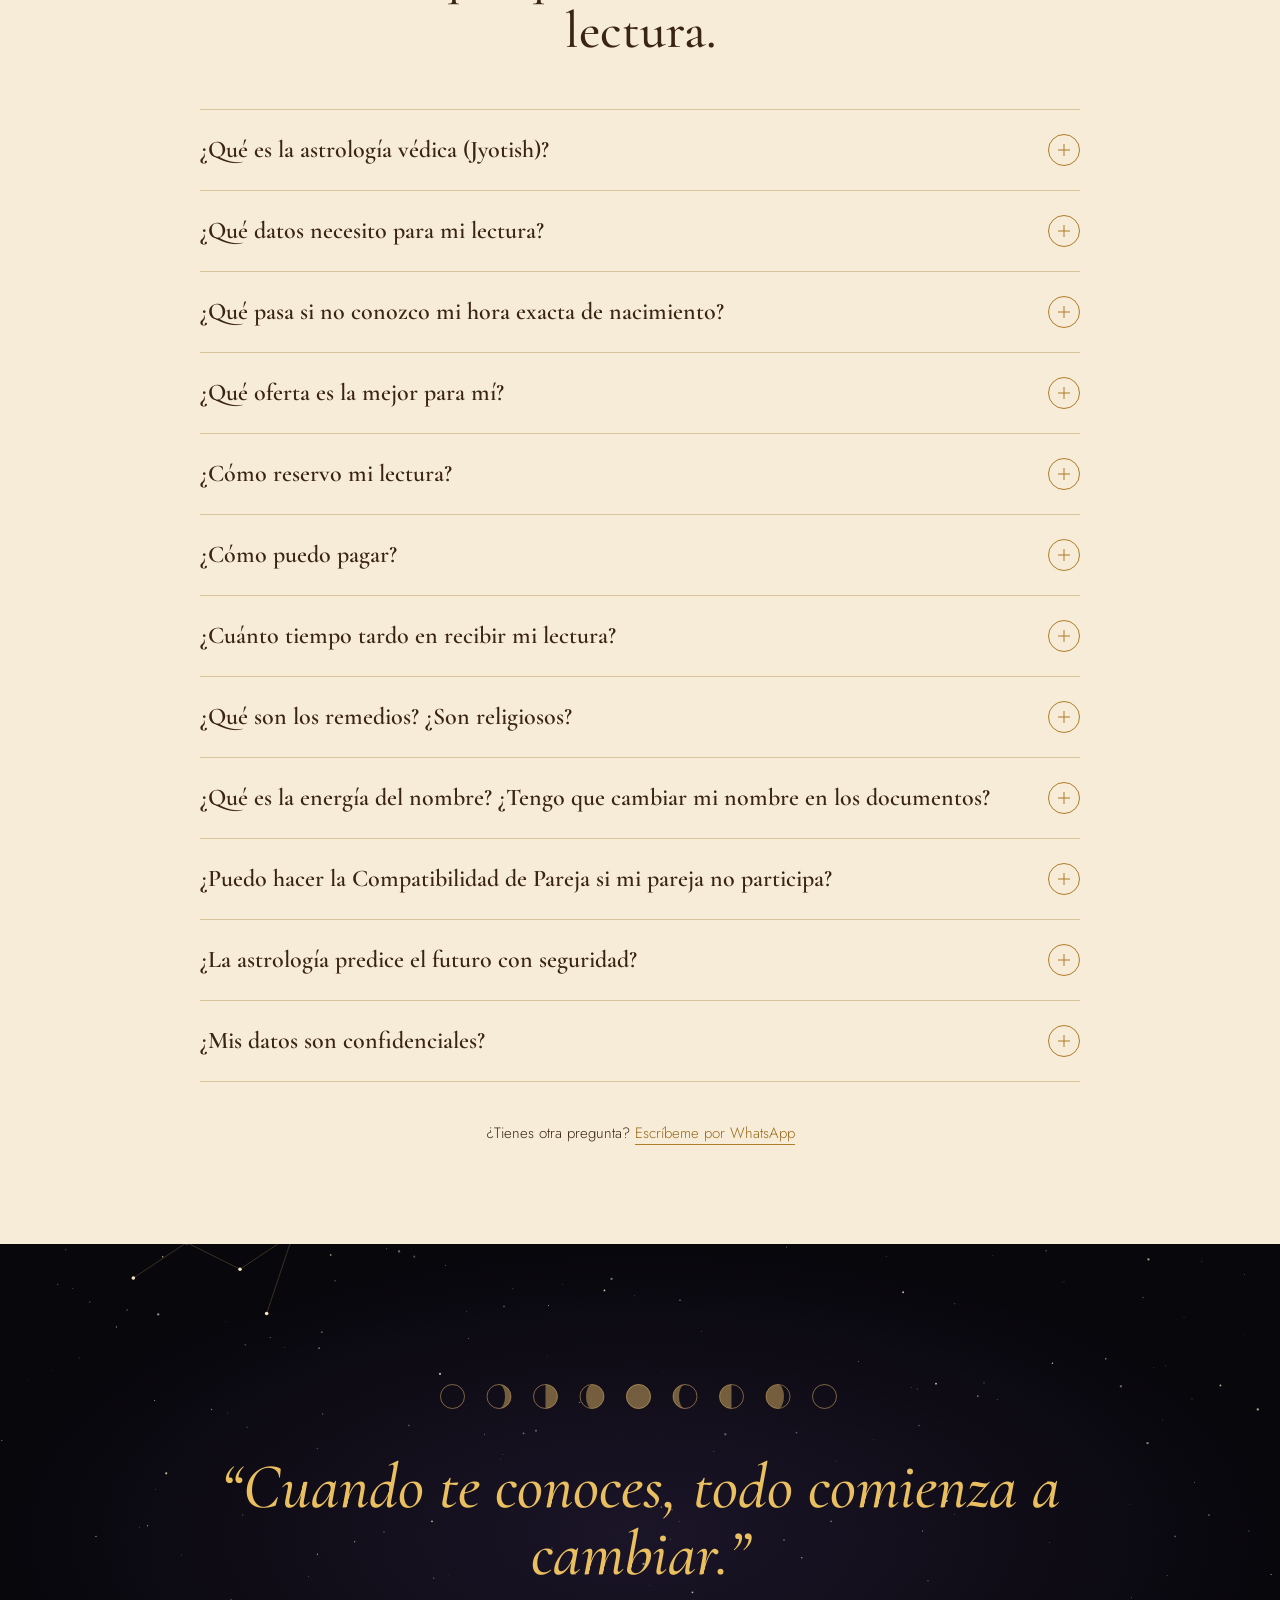
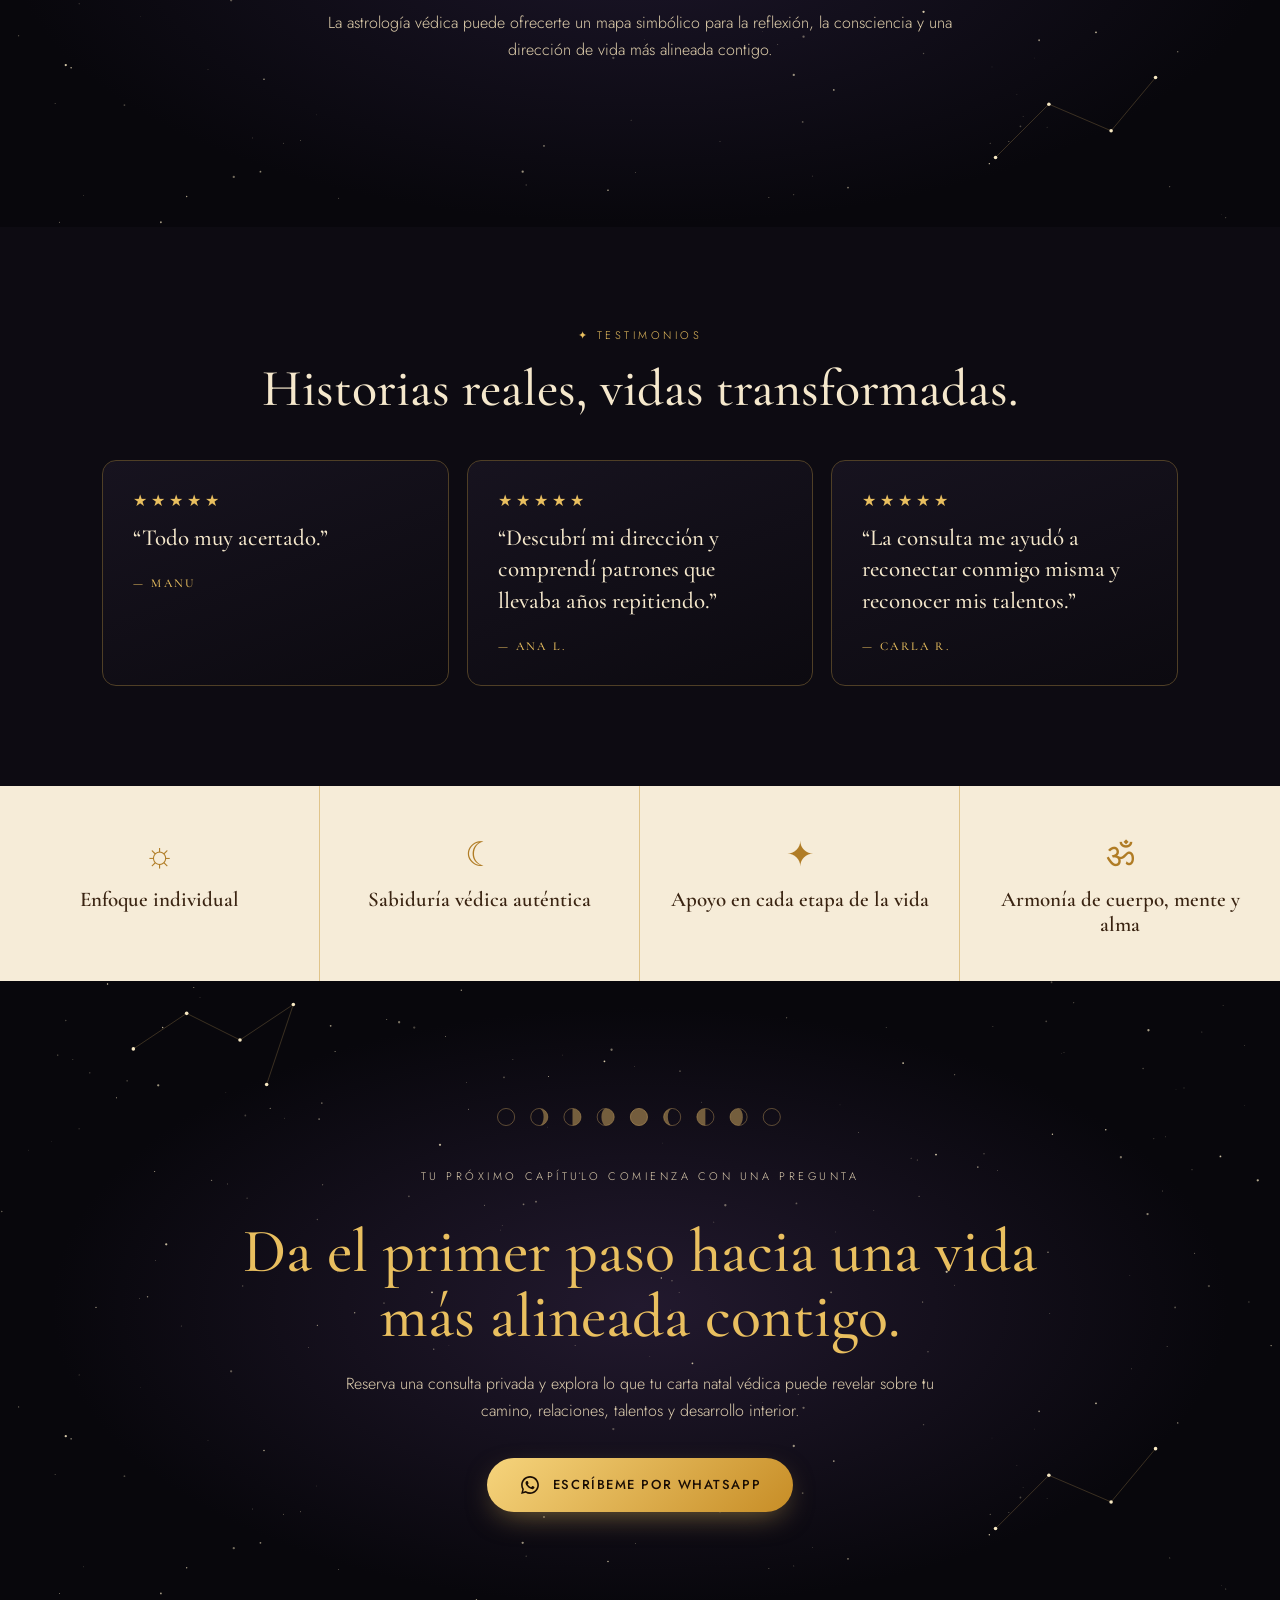
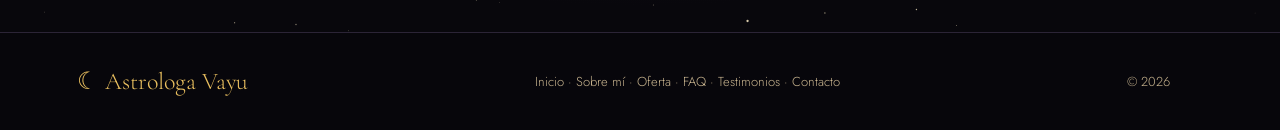
==== commit 22797f9e: "Strona tylko po hiszpańsku: usunięty przełącznik języków ES/PL/EN/HU Co-Authored-By: Claude Opus 5.5" ====
--- a/index.html
+++ b/index.html
@@ -124,7 +124,6 @@
   ]
 }
   </script>
-<script defer src="i18n.js"></script>
 </head>
 <body>
 <header class="nav">
@@ -137,7 +136,7 @@
 <a data-i18n="n4" href="#testimonios">Testimonios</a>
 <a data-i18n="n5" href="#contacto">Contacto</a>
 </nav>
-<div aria-label="Idioma / Language" class="lang" role="group"><button data-lang="es" lang="es" type="button">ES</button><button data-lang="pl" lang="pl" type="button">PL</button><button data-lang="en" lang="en" type="button">EN</button><button data-lang="hu" lang="hu" type="button">HU</button></div></header>
+</header>
 <main>
 <section class="hero" id="inicio">
 <div class="hero-text">
--- a/styles.css
+++ b/styles.css
@@ -181,12 +181,6 @@
 .offer-table-more tbody th{width:42%}
 
 /* przełącznik języka */
-.lang{display:flex;gap:2px;border:1px solid var(--line);border-radius:999px;padding:3px}
-.lang button{background:none;border:0;color:inherit;font:inherit;font-size:11px;letter-spacing:.12em;padding:6px 9px;border-radius:999px;cursor:pointer;opacity:.75}
-.lang button:hover{opacity:1;color:var(--gold)}
-.lang button.on{background:var(--gold);color:var(--night);opacity:1}
-@media(max-width:1050px){.lang{margin-left:auto}}
-@media(max-width:700px){.lang button{padding:5px 7px;font-size:10px}}
 
 /* Promoción: precio anterior tachado */
 .offer-price .offer-old{font-size:30px;font-weight:500;color:#a99a80;text-decoration:line-through;text-decoration-color:#e9bf5f;text-decoration-thickness:2px;margin-right:10px;vertical-align:middle}
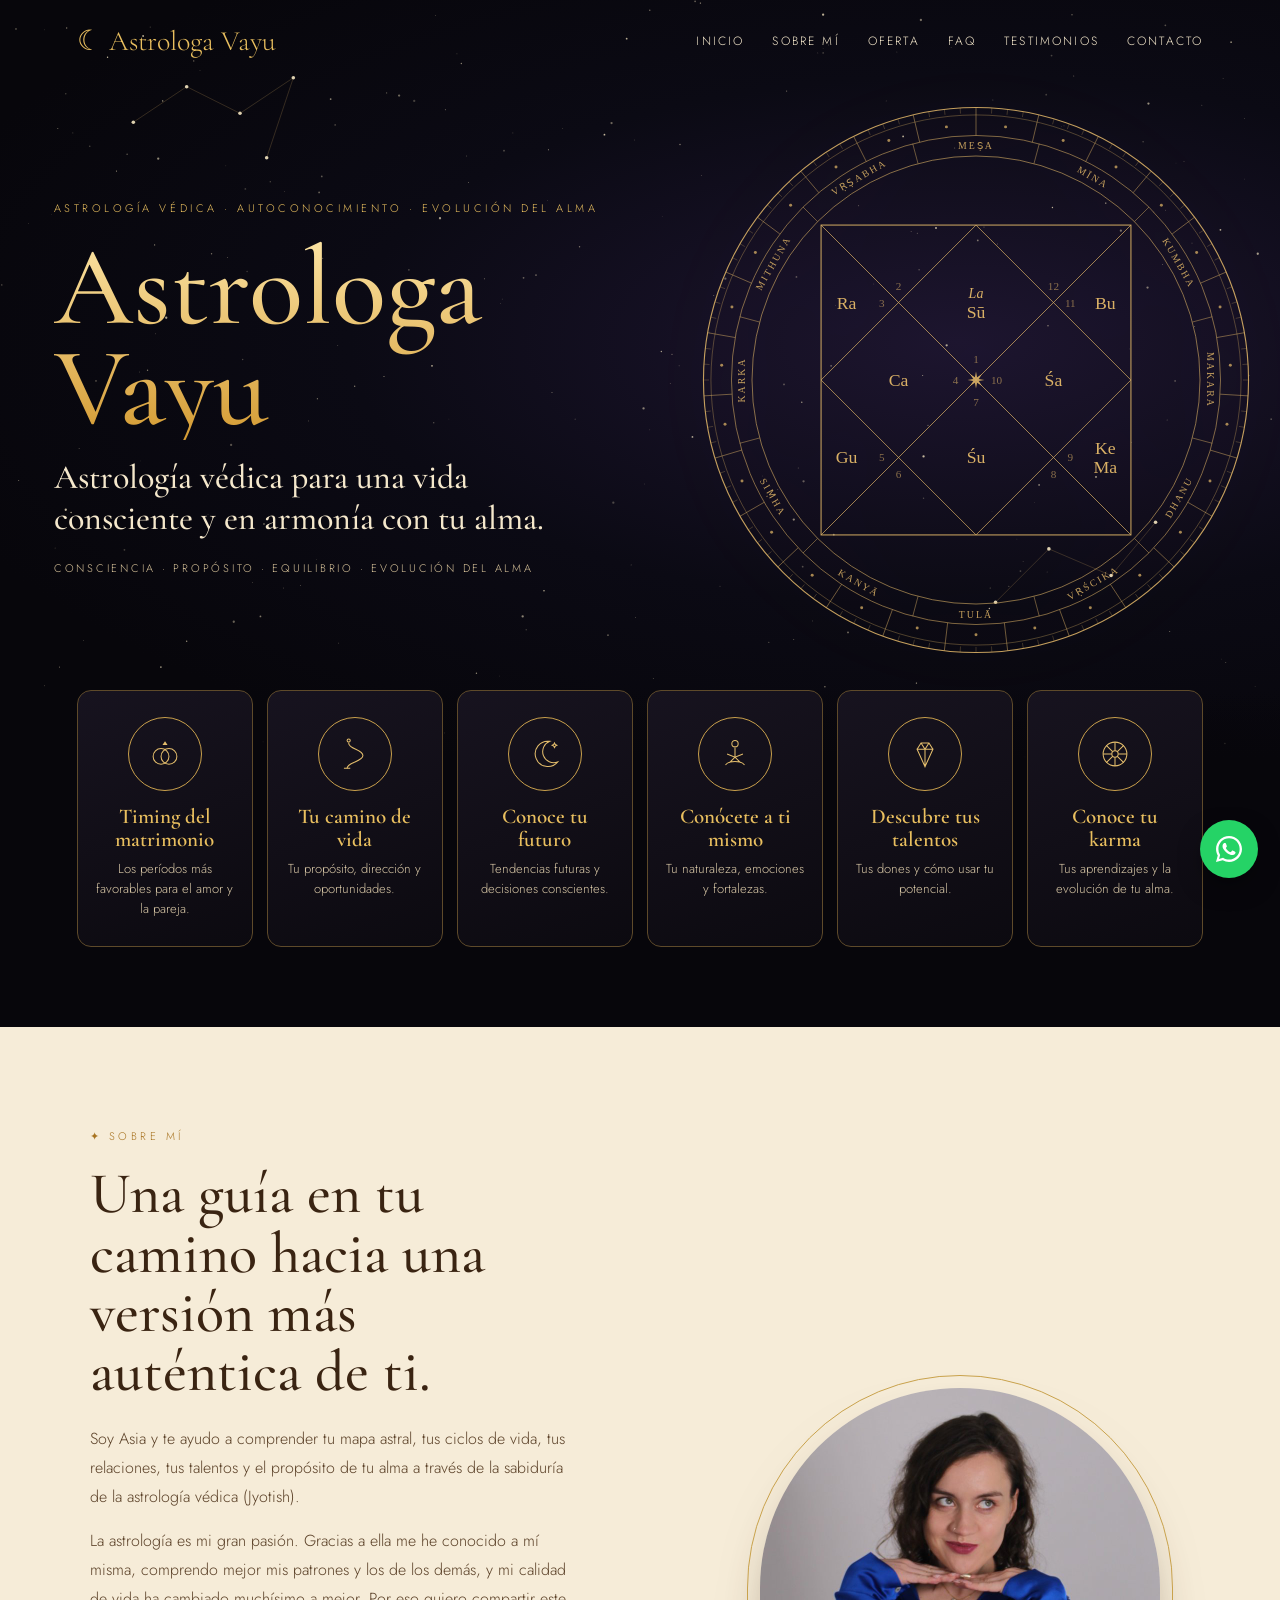
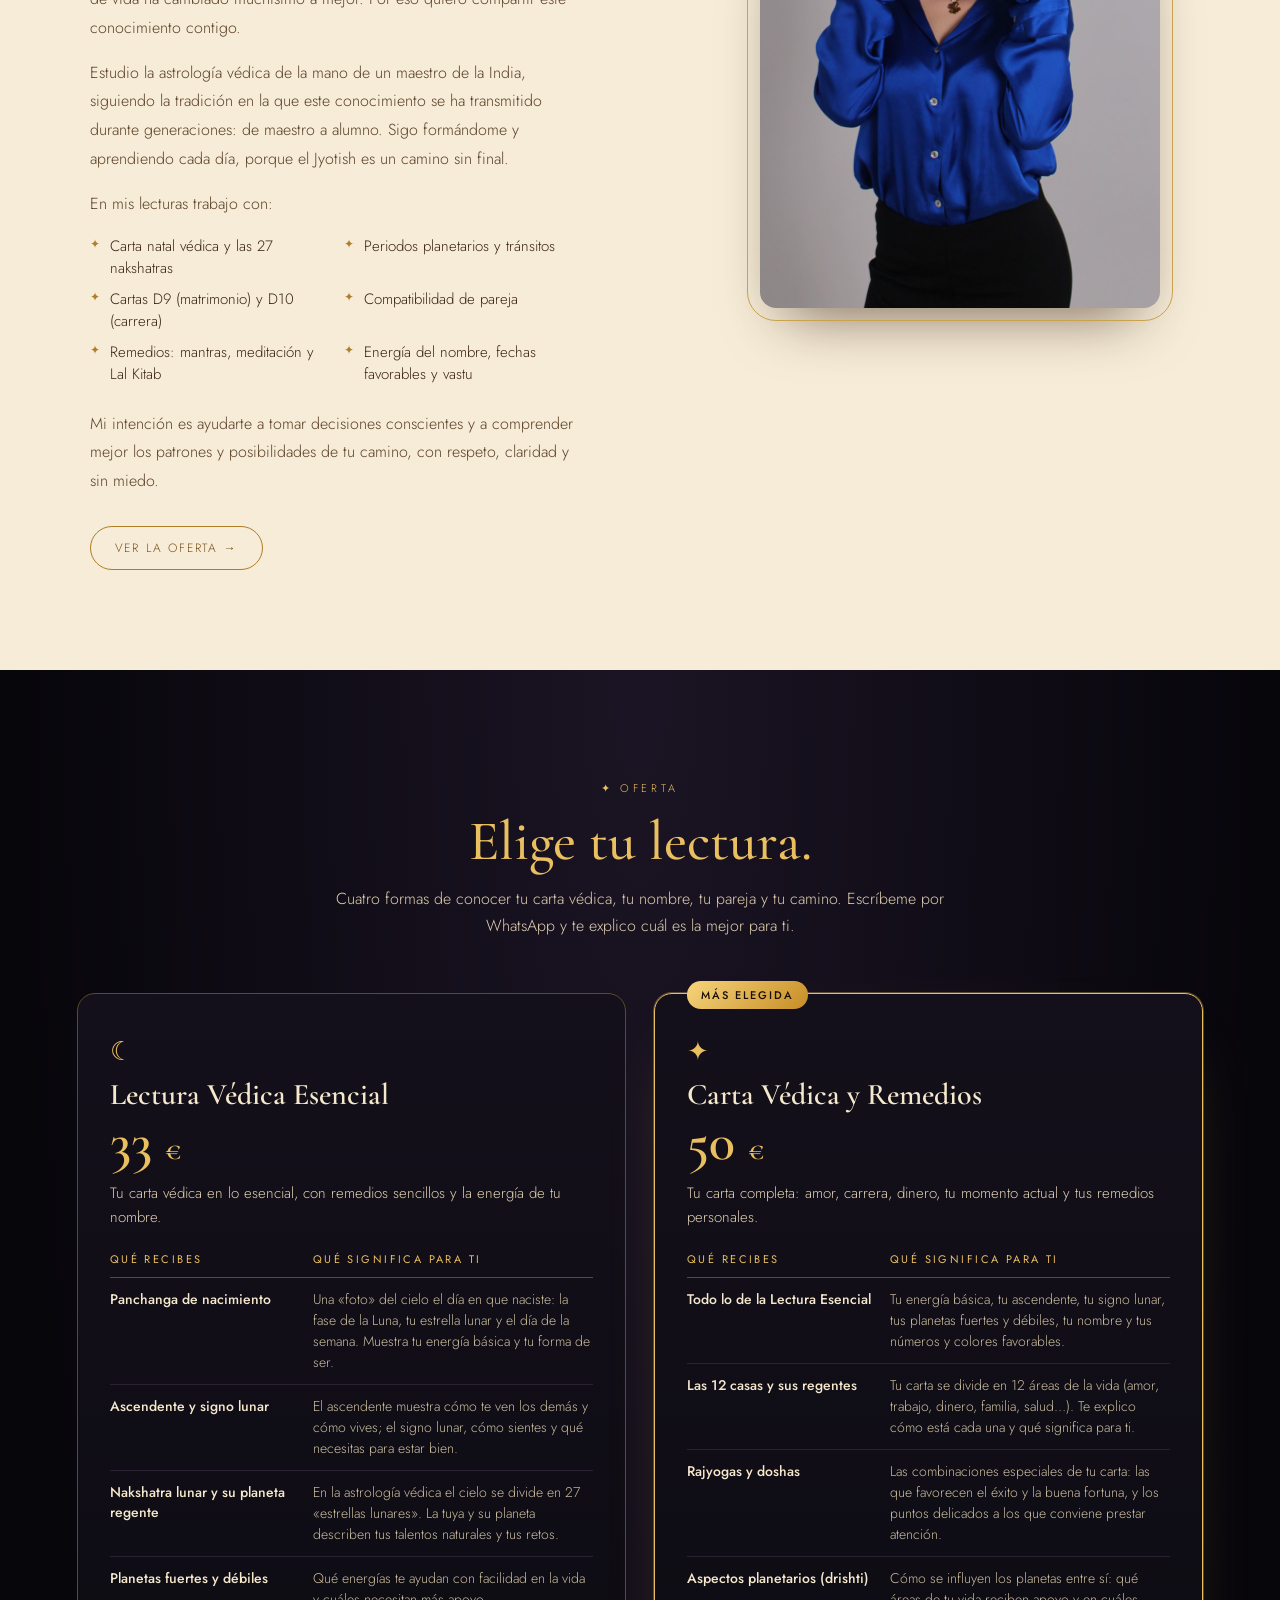
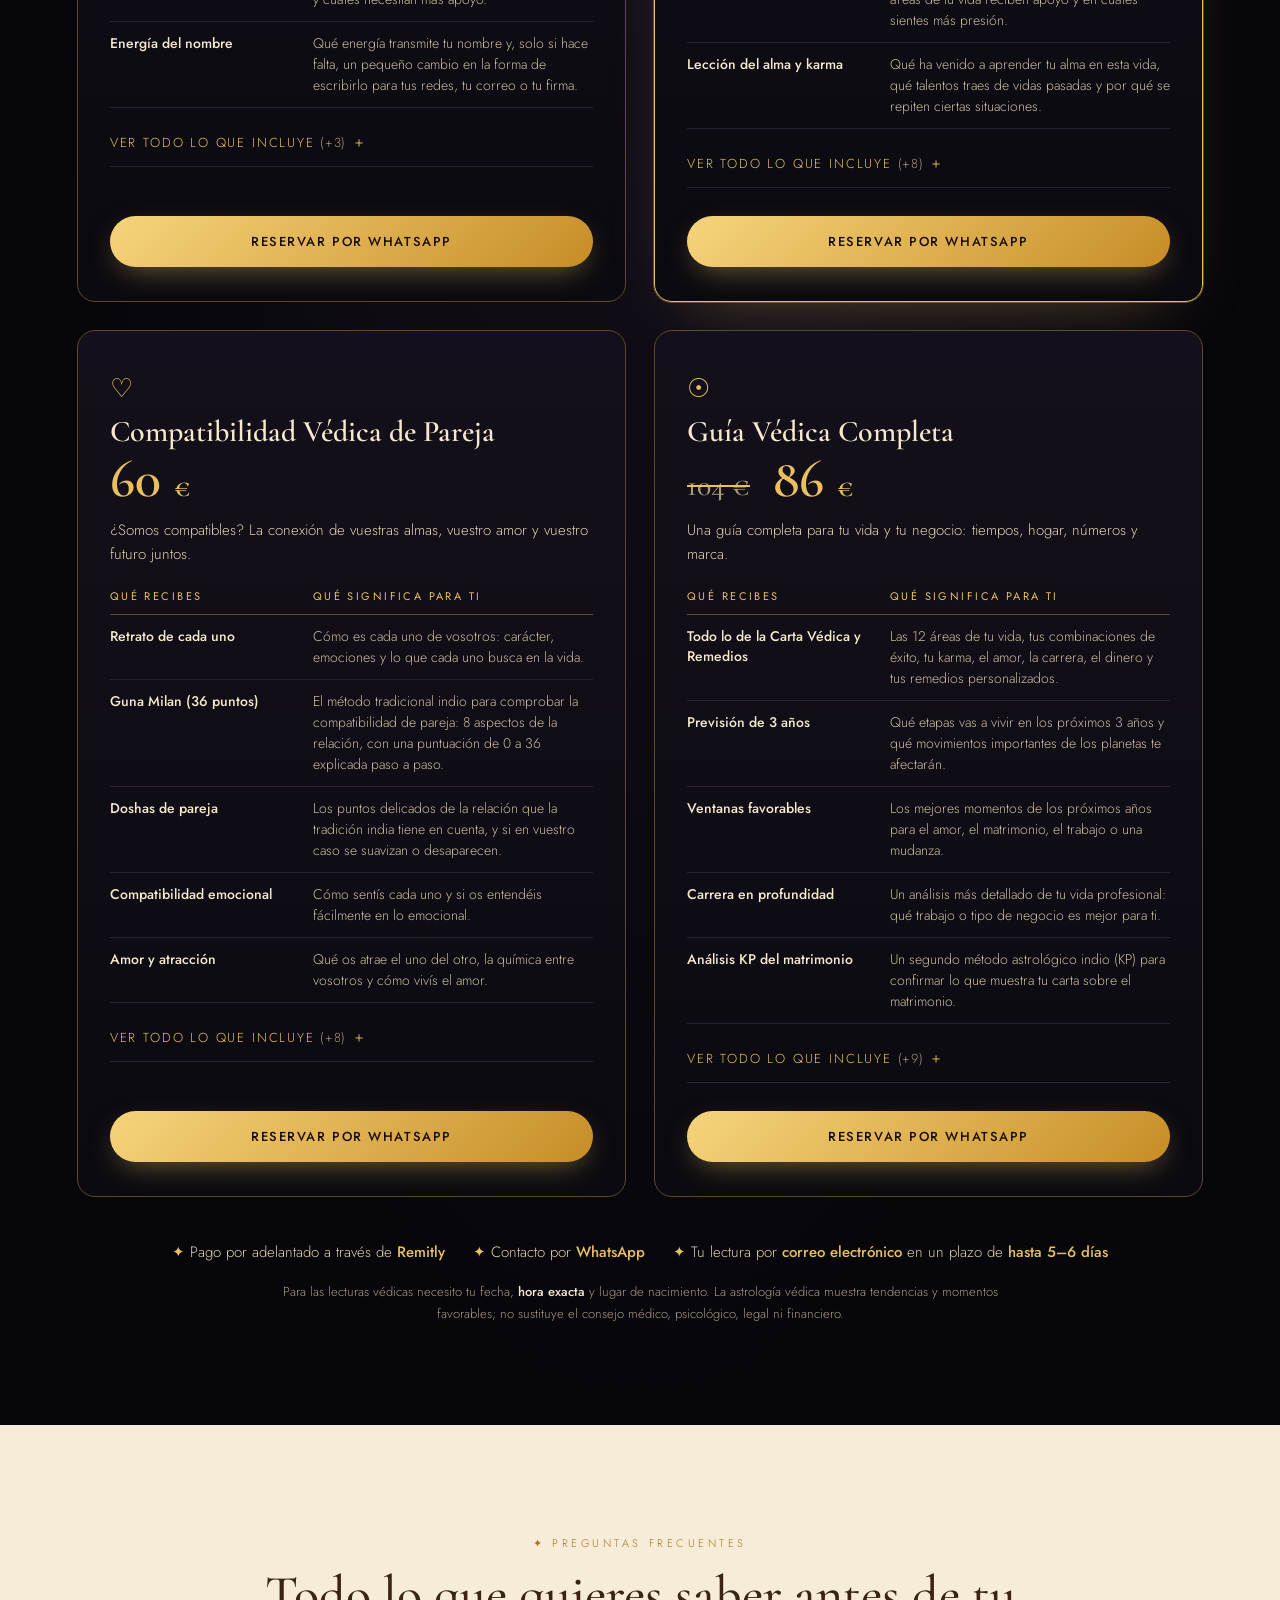
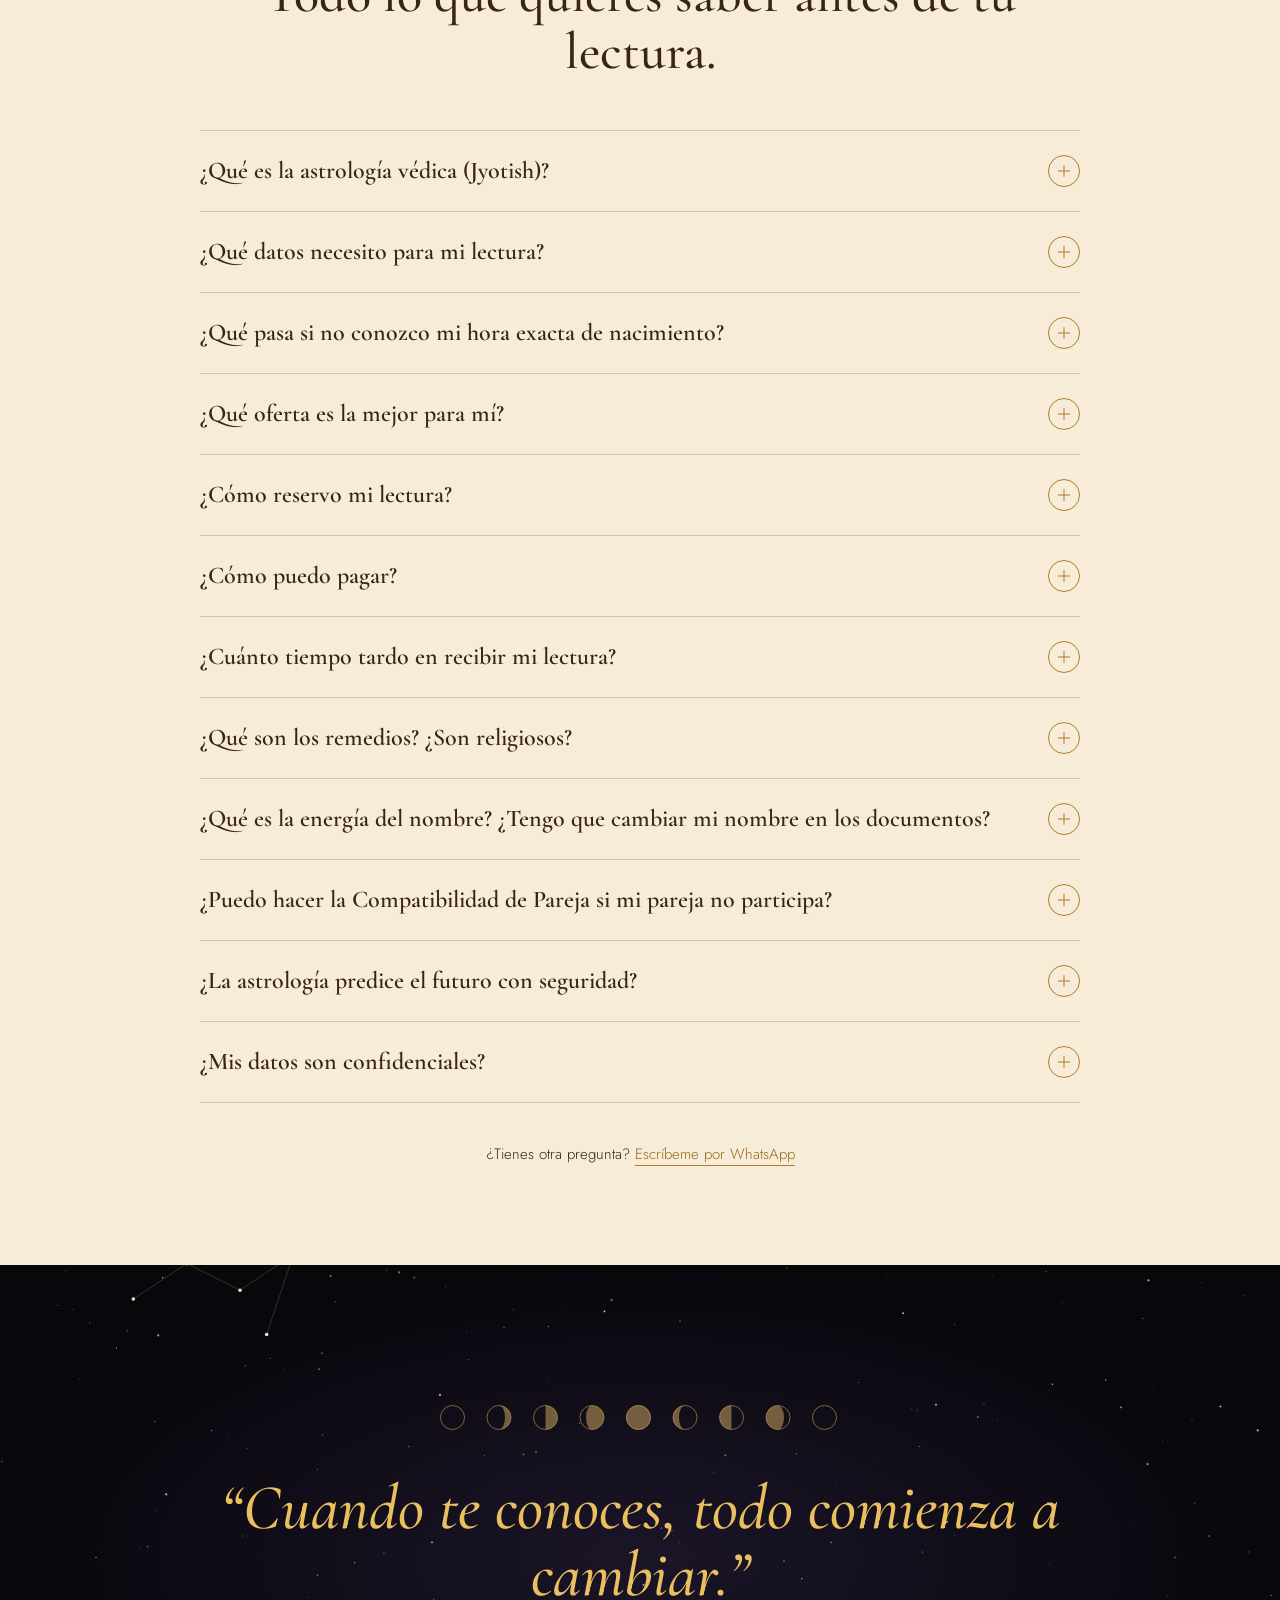
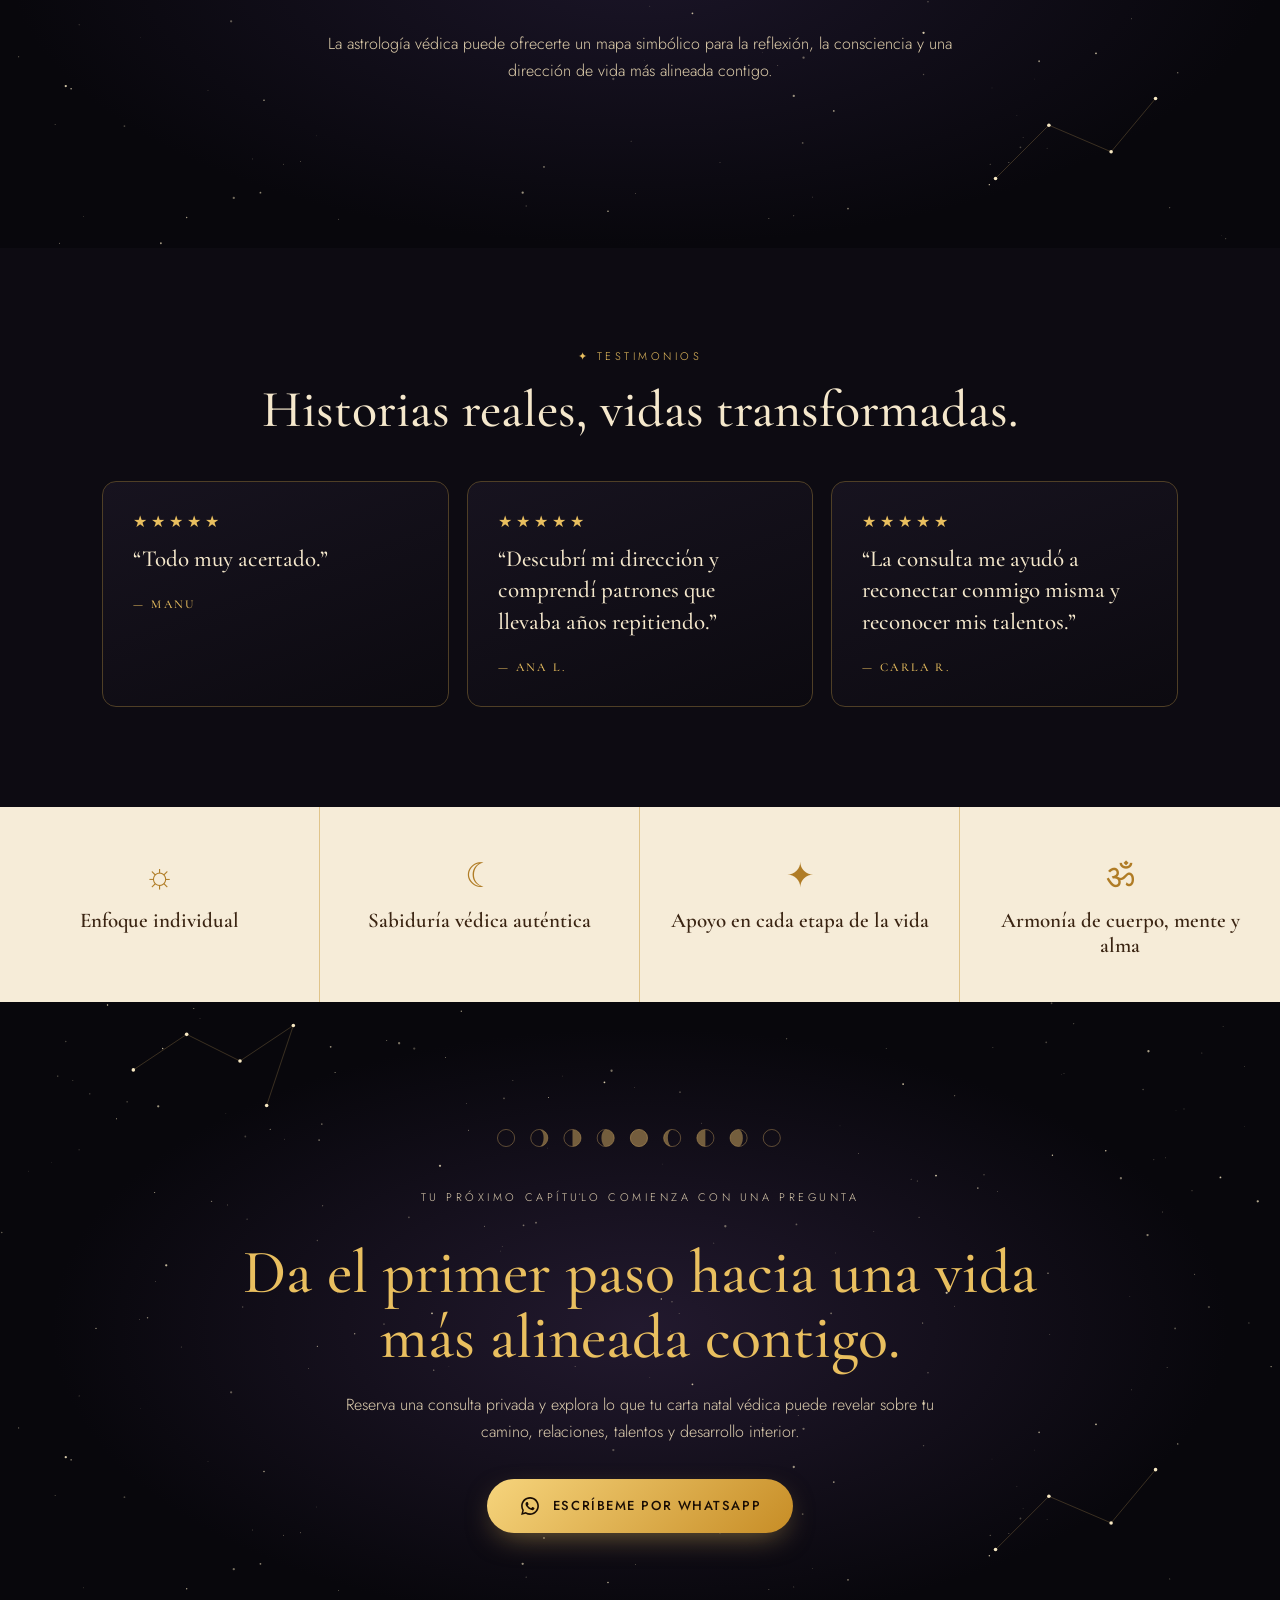
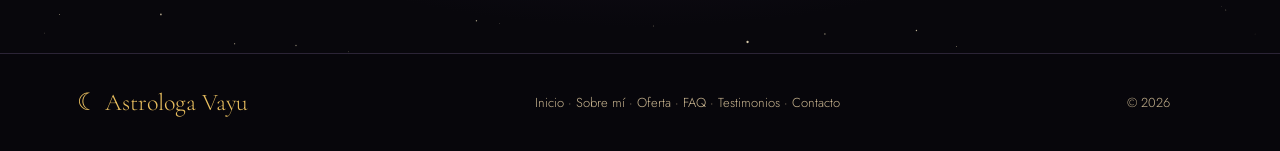
==== commit b6d86833: "Oferta: łagodniejsze sformułowania bez obietnic + spójny czas dostawy (hasta 5–6 días) Co-Authored-B" ====
--- a/index.html
+++ b/index.html
@@ -202,10 +202,10 @@
 <p class="offer-tag" data-i18n="k57">Tu carta completa: amor, carrera, dinero, tu momento actual y tus remedios personales.</p>
 <table class="offer-table">
 <thead><tr><th data-i18n="k36" scope="col">Qué recibes</th><th data-i18n="k37" scope="col">Qué significa para ti</th></tr></thead>
-<tbody><tr><th data-i18n="k58" scope="row">Todo lo de la Lectura Esencial</th><td data-i18n="k59">Tu energía básica, tu ascendente, tu signo lunar, tus planetas fuertes y débiles, tu nombre y tus números y colores favorables.</td></tr><tr><th data-i18n="k60" scope="row">Las 12 casas y sus regentes</th><td data-i18n="k61">Tu carta se divide en 12 áreas de la vida (amor, trabajo, dinero, familia, salud…). Te explico cómo está cada una y qué significa para ti.</td></tr><tr><th data-i18n="k62" scope="row">Rajyogas y doshas</th><td data-i18n="k63">Las combinaciones especiales de tu carta: las que traen éxito y suerte, y los puntos delicados a los que conviene prestar atención.</td></tr><tr><th data-i18n="k64" scope="row">Aspectos planetarios (drishti)</th><td data-i18n="k65">Cómo se influyen los planetas entre sí: qué áreas de tu vida reciben apoyo y en cuáles sientes más presión.</td></tr><tr><th data-i18n="k66" scope="row">Lección del alma y karma</th><td data-i18n="k67">Qué ha venido a aprender tu alma en esta vida, qué talentos traes de vidas pasadas y por qué se repiten ciertas situaciones.</td></tr></tbody>
+<tbody><tr><th data-i18n="k58" scope="row">Todo lo de la Lectura Esencial</th><td data-i18n="k59">Tu energía básica, tu ascendente, tu signo lunar, tus planetas fuertes y débiles, tu nombre y tus números y colores favorables.</td></tr><tr><th data-i18n="k60" scope="row">Las 12 casas y sus regentes</th><td data-i18n="k61">Tu carta se divide en 12 áreas de la vida (amor, trabajo, dinero, familia, salud…). Te explico cómo está cada una y qué significa para ti.</td></tr><tr><th data-i18n="k62" scope="row">Rajyogas y doshas</th><td data-i18n="k63">Las combinaciones especiales de tu carta: las que favorecen el éxito y la buena fortuna, y los puntos delicados a los que conviene prestar atención.</td></tr><tr><th data-i18n="k64" scope="row">Aspectos planetarios (drishti)</th><td data-i18n="k65">Cómo se influyen los planetas entre sí: qué áreas de tu vida reciben apoyo y en cuáles sientes más presión.</td></tr><tr><th data-i18n="k66" scope="row">Lección del alma y karma</th><td data-i18n="k67">Qué ha venido a aprender tu alma en esta vida, qué talentos traes de vidas pasadas y por qué se repiten ciertas situaciones.</td></tr></tbody>
 </table>
 <details class="offer-more"><summary data-i18n="k68">Ver todo lo que incluye <span>(+8)</span></summary>
-<table class="offer-table offer-table-more"><tbody><tr><th data-i18n="k69" scope="row">Amor y matrimonio</th><td data-i18n="k70">Cómo amas, qué tipo de pareja es mejor para ti y cómo puede ser tu matrimonio.</td></tr><tr><th data-i18n="k71" scope="row">Carrera y dinero</th><td data-i18n="k72">En qué trabajos puedes destacar, de dónde te puede llegar el dinero y en qué te conviene invertir.</td></tr><tr><th data-i18n="k73" scope="row">Tu periodo actual</th><td data-i18n="k74">La etapa de la vida que estás viviendo ahora según tu carta, qué te trae y qué cambiará en los próximos 2 años.</td></tr><tr><th data-i18n="k75" scope="row">Remedios personalizados</th><td data-i18n="k76">Prácticas para equilibrar tu energía: frases para repetir (mantras), meditación, ayunos, donaciones y pequeños gestos de la tradición india.</td></tr><tr><th data-i18n="k77" scope="row">Gemas</th><td data-i18n="k78">Si tu carta lo indica, te digo qué piedra te puede ayudar y cómo llevarla. Si no es necesaria, no la recomiendo.</td></tr><tr><th data-i18n="k79" scope="row">Nombre personal y del negocio</th><td data-i18n="k80">Qué energía transmiten tu nombre y el nombre de tu negocio y, si hace falta, cómo mejorarla.</td></tr><tr><th data-i18n="k81" scope="row">Tarjeta digital</th><td data-i18n="k82">Una imagen para guardar en el móvil con tus remedios, tus colores y tus días favorables.</td></tr><tr><th scope="row">WhatsApp</th><td data-i18n="k53">Durante 1 día después de recibir tu lectura puedes escribirme tus dudas.</td></tr></tbody>
+<table class="offer-table offer-table-more"><tbody><tr><th data-i18n="k69" scope="row">Amor y matrimonio</th><td data-i18n="k70">Cómo amas, qué tipo de pareja es mejor para ti y cómo puede ser tu matrimonio.</td></tr><tr><th data-i18n="k71" scope="row">Carrera y dinero</th><td data-i18n="k72">En qué trabajos puedes destacar, de dónde te puede llegar el dinero y qué áreas te resultan más favorables para crecer.</td></tr><tr><th data-i18n="k73" scope="row">Tu periodo actual</th><td data-i18n="k74">La etapa de la vida que estás viviendo ahora según tu carta, qué te trae y qué tendencias se activan en los próximos 2 años.</td></tr><tr><th data-i18n="k75" scope="row">Remedios personalizados</th><td data-i18n="k76">Prácticas para equilibrar tu energía: frases para repetir (mantras), meditación, ayunos, donaciones y pequeños gestos de la tradición india.</td></tr><tr><th data-i18n="k77" scope="row">Gemas</th><td data-i18n="k78">Si tu carta lo indica, te digo qué piedra te puede ayudar y cómo llevarla. Si no es necesaria, no la recomiendo.</td></tr><tr><th data-i18n="k79" scope="row">Nombre personal y del negocio</th><td data-i18n="k80">Qué energía transmiten tu nombre y el nombre de tu negocio y, si hace falta, cómo mejorarla.</td></tr><tr><th data-i18n="k81" scope="row">Tarjeta digital</th><td data-i18n="k82">Una imagen para guardar en el móvil con tus remedios, tus colores y tus días favorables.</td></tr><tr><th scope="row">WhatsApp</th><td data-i18n="k53">Durante 1 día después de recibir tu lectura puedes escribirme tus dudas.</td></tr></tbody>
 </table></details>
 <a class="btn offer-btn" data-i18n="k54" data-offer="1" data-price="50" data-wa="offer" href="https://wa.me/48513667505?text=Hola%20Asia%2C%20me%20interesa%20la%20oferta%20%C2%ABCarta%20V%C3%A9dica%20y%20Remedios%C2%BB%20%2850%20%E2%82%AC%29.%20%C2%BFC%C3%B3mo%20puedo%20reservarla%3F" rel="noopener" target="_blank">Reservar por WhatsApp</a>
 </article>
@@ -233,12 +233,12 @@
 <tbody><tr><th data-i18n="k112" scope="row">Todo lo de la Carta Védica y Remedios</th><td data-i18n="k113">Las 12 áreas de tu vida, tus combinaciones de éxito, tu karma, el amor, la carrera, el dinero y tus remedios personalizados.</td></tr><tr><th data-i18n="k114" scope="row">Previsión de 3 años</th><td data-i18n="k115">Qué etapas vas a vivir en los próximos 3 años y qué movimientos importantes de los planetas te afectarán.</td></tr><tr><th data-i18n="k116" scope="row">Ventanas favorables</th><td data-i18n="k117">Los mejores momentos de los próximos años para el amor, el matrimonio, el trabajo o una mudanza.</td></tr><tr><th data-i18n="k118" scope="row">Carrera en profundidad</th><td data-i18n="k119">Un análisis más detallado de tu vida profesional: qué trabajo o tipo de negocio es mejor para ti.</td></tr><tr><th data-i18n="k120" scope="row">Análisis KP del matrimonio</th><td data-i18n="k121">Un segundo método astrológico indio (KP) para confirmar lo que muestra tu carta sobre el matrimonio.</td></tr></tbody>
 </table>
 <details class="offer-more"><summary data-i18n="k122">Ver todo lo que incluye <span>(+9)</span></summary>
-<table class="offer-table offer-table-more"><tbody><tr><th data-i18n="k123" scope="row">Salud y energía</th><td data-i18n="k124">Los puntos de tu cuerpo y tu energía que conviene cuidar más, con consejos sencillos. Es orientativo y no sustituye al médico.</td></tr><tr><th data-i18n="k125" scope="row">Vastu para tu hogar</th><td data-i18n="k126">Consejos de la tradición india para organizar tu casa: las mejores direcciones para el dormitorio, la zona de trabajo y para dormir.</td></tr><tr><th data-i18n="k127" scope="row">Números favorables</th><td data-i18n="k128">Los números que mejor te acompañan para el teléfono, la matrícula del coche, el número de casa y las fechas importantes.</td></tr><tr><th data-i18n="k129" scope="row">Nombre de tu marca</th><td data-i18n="k130">Qué energía transmite el nombre de tu negocio, cómo mejorarlo y cuál es la mejor entre hasta 3 opciones.</td></tr><tr><th data-i18n="k107" scope="row">Fecha favorable (muhurta)</th><td data-i18n="k131">Elijo el mejor día para un paso importante: lanzar un proyecto, firmar, mudarte o casarte.</td></tr><tr><th data-i18n="k132" scope="row">Remedios completos</th><td data-i18n="k133">Todas las prácticas para equilibrar tu energía: mantras, meditación, ayunos, donaciones, colores, días y direcciones favorables.</td></tr><tr><th data-i18n="k77" scope="row">Gemas</th><td data-i18n="k78">Si tu carta lo indica, te digo qué piedra te puede ayudar y cómo llevarla. Si no es necesaria, no la recomiendo.</td></tr><tr><th data-i18n="k81" scope="row">Tarjeta digital</th><td data-i18n="k82">Una imagen para guardar en el móvil con tus remedios, tus colores y tus días favorables.</td></tr><tr><th scope="row">WhatsApp</th><td data-i18n="k134">Durante 14 días después de recibir tu lectura puedes escribirme tus dudas.</td></tr></tbody>
+<table class="offer-table offer-table-more"><tbody><tr><th data-i18n="k123" scope="row">Salud y energía</th><td data-i18n="k124">Los puntos de tu cuerpo y tu energía que conviene cuidar más, con consejos sencillos. Es orientativo y no sustituye al médico.</td></tr><tr><th data-i18n="k125" scope="row">Vastu para tu hogar</th><td data-i18n="k126">Consejos de la tradición india para organizar tu casa: las mejores direcciones para el dormitorio, la zona de trabajo y la cabecera de la cama.</td></tr><tr><th data-i18n="k127" scope="row">Números favorables</th><td data-i18n="k128">Los números que mejor te acompañan para el teléfono, la matrícula del coche, el número de casa y las fechas importantes.</td></tr><tr><th data-i18n="k129" scope="row">Nombre de tu marca</th><td data-i18n="k130">Qué energía transmite el nombre de tu negocio, cómo mejorarlo y cuál es la mejor entre hasta 3 opciones.</td></tr><tr><th data-i18n="k107" scope="row">Fecha favorable (muhurta)</th><td data-i18n="k131">Elijo el mejor día para un paso importante: lanzar un proyecto, firmar, mudarte o casarte.</td></tr><tr><th data-i18n="k132" scope="row">Remedios completos</th><td data-i18n="k133">Todas las prácticas para equilibrar tu energía: mantras, meditación, ayunos, donaciones, colores, días y direcciones favorables.</td></tr><tr><th data-i18n="k77" scope="row">Gemas</th><td data-i18n="k78">Si tu carta lo indica, te digo qué piedra te puede ayudar y cómo llevarla. Si no es necesaria, no la recomiendo.</td></tr><tr><th data-i18n="k81" scope="row">Tarjeta digital</th><td data-i18n="k82">Una imagen para guardar en el móvil con tus remedios, tus colores y tus días favorables.</td></tr><tr><th scope="row">WhatsApp</th><td data-i18n="k134">Durante 14 días después de recibir tu lectura puedes escribirme tus dudas.</td></tr></tbody>
 </table></details>
 <a class="btn offer-btn" data-i18n="k54" data-offer="3" data-price="86" data-wa="offer" href="https://wa.me/48513667505?text=Hola%20Asia%2C%20me%20interesa%20la%20oferta%20%C2%ABGu%C3%ADa%20V%C3%A9dica%20Completa%C2%BB%20%2886%20%E2%82%AC%29.%20%C2%BFC%C3%B3mo%20puedo%20reservarla%3F" rel="noopener" target="_blank">Reservar por WhatsApp</a>
 </article>
 </div>
-<p class="offers-info" data-i18n="k135"><span>Pago por adelantado a través de <strong>Remitly</strong></span><span>Contacto por <strong>WhatsApp</strong></span><span>Tu lectura por <strong>correo electrónico</strong> en un plazo de <strong>5–6 días</strong></span></p>
+<p class="offers-info" data-i18n="k135"><span>Pago por adelantado a través de <strong>Remitly</strong></span><span>Contacto por <strong>WhatsApp</strong></span><span>Tu lectura por <strong>correo electrónico</strong> en un plazo de <strong>hasta 5–6 días</strong></span></p>
 <p class="offers-note" data-i18n="k136">Para las lecturas védicas necesito tu fecha, <strong>hora exacta</strong> y lugar de nacimiento. La astrología védica muestra tendencias y momentos favorables; no sustituye el consejo médico, psicológico, legal ni financiero.</p>
 </section>
 <section class="faq" id="faq">
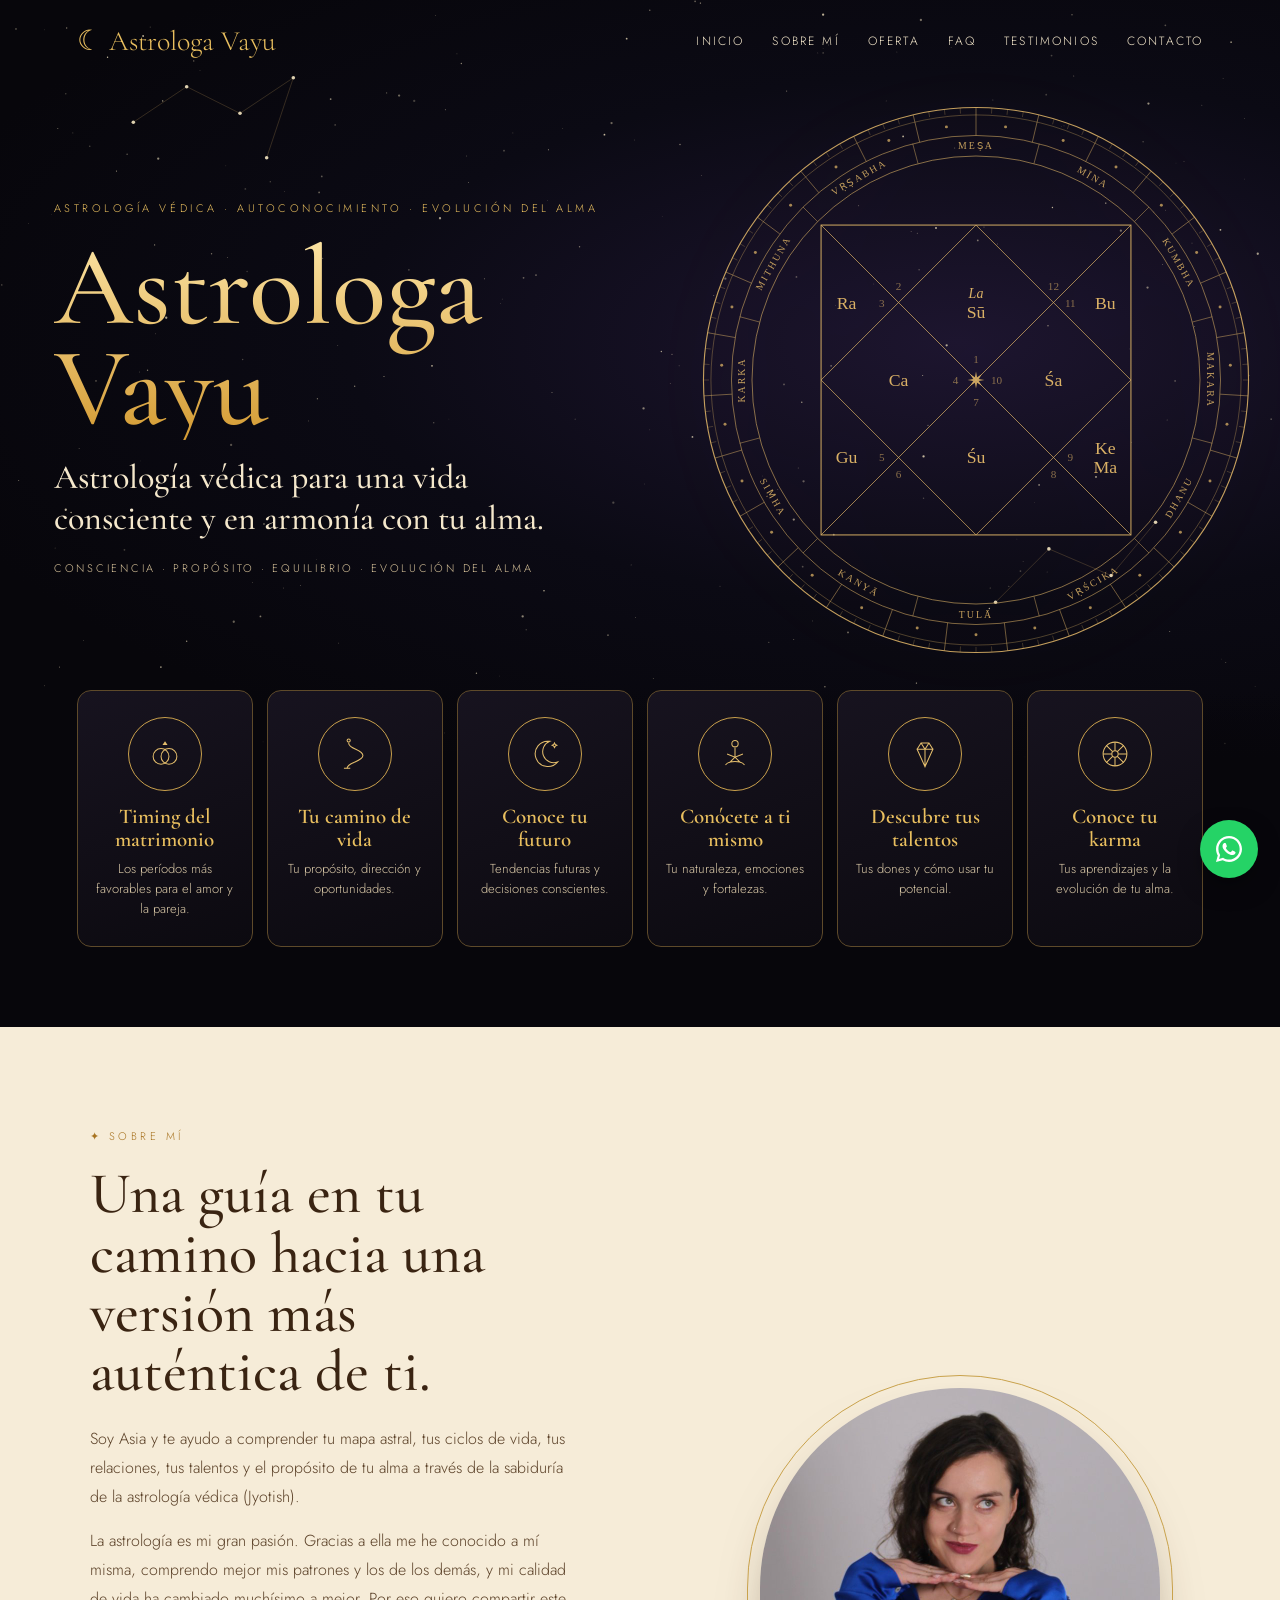
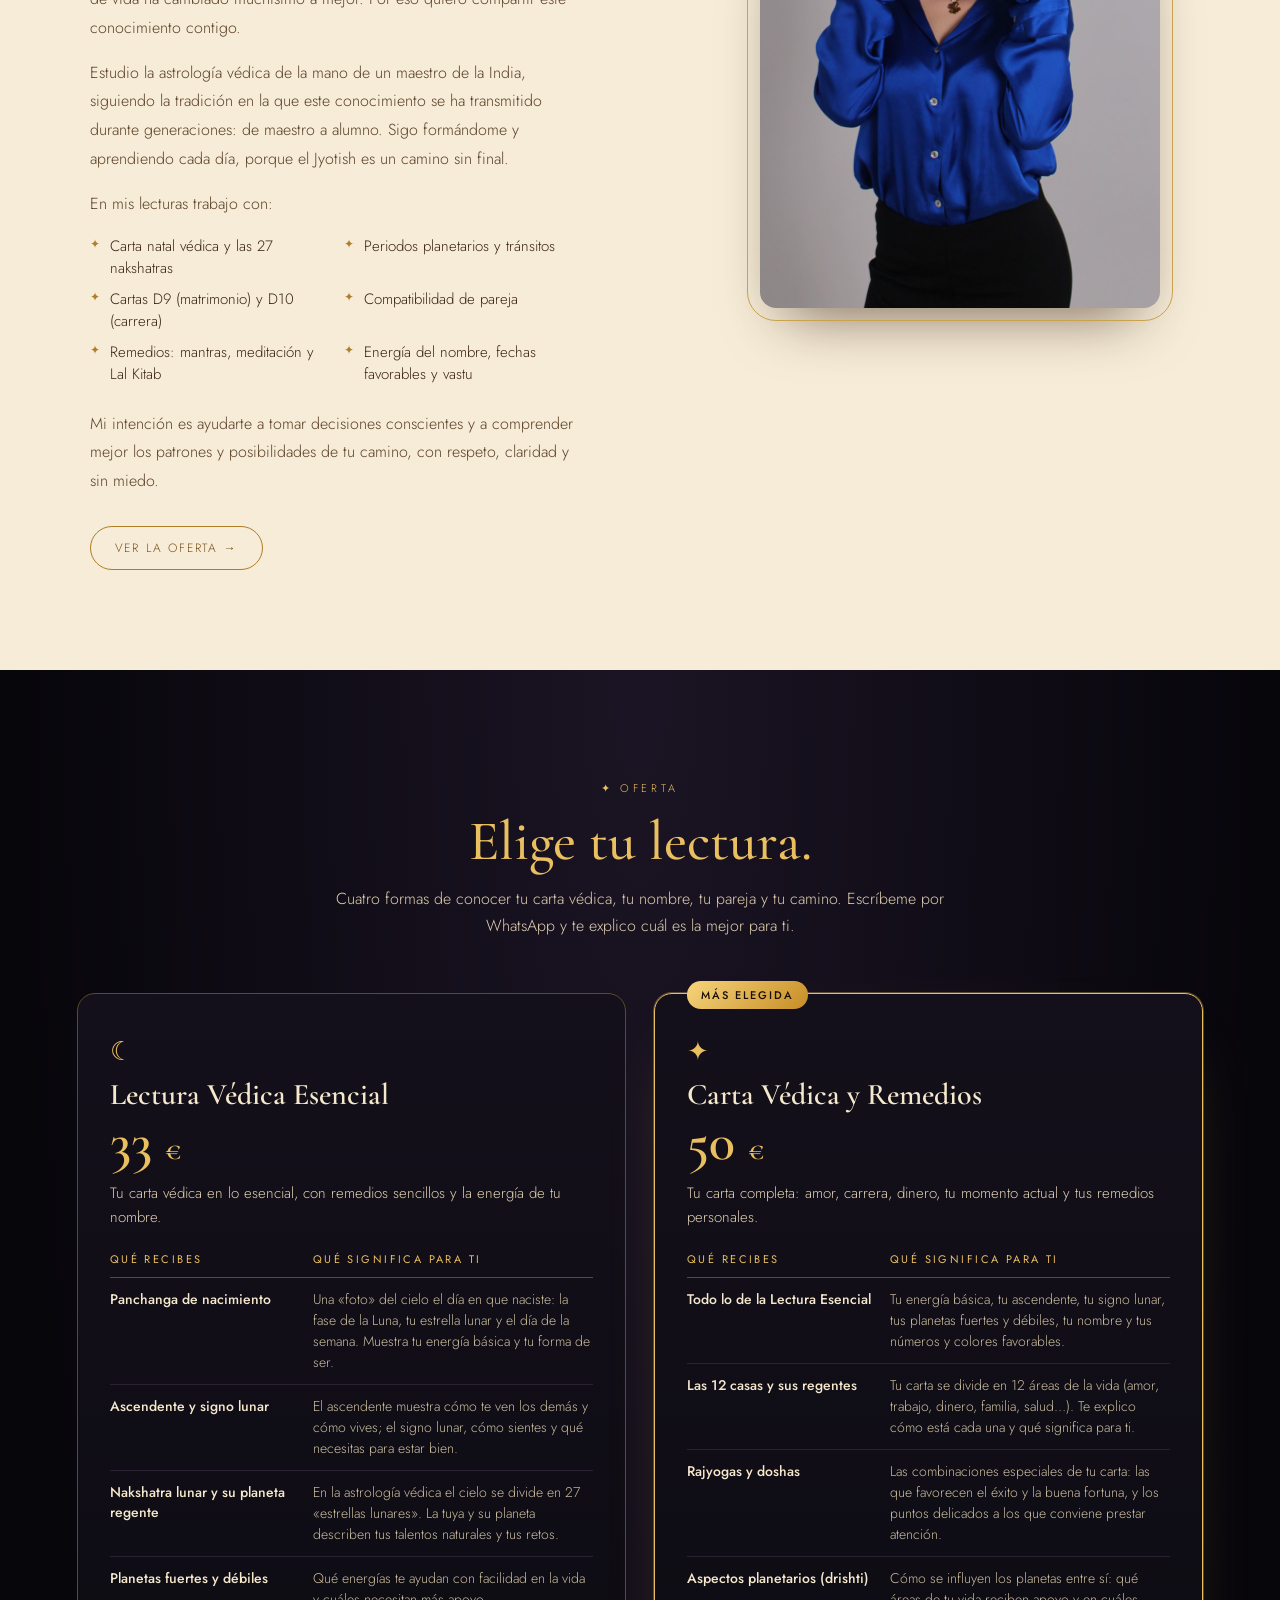
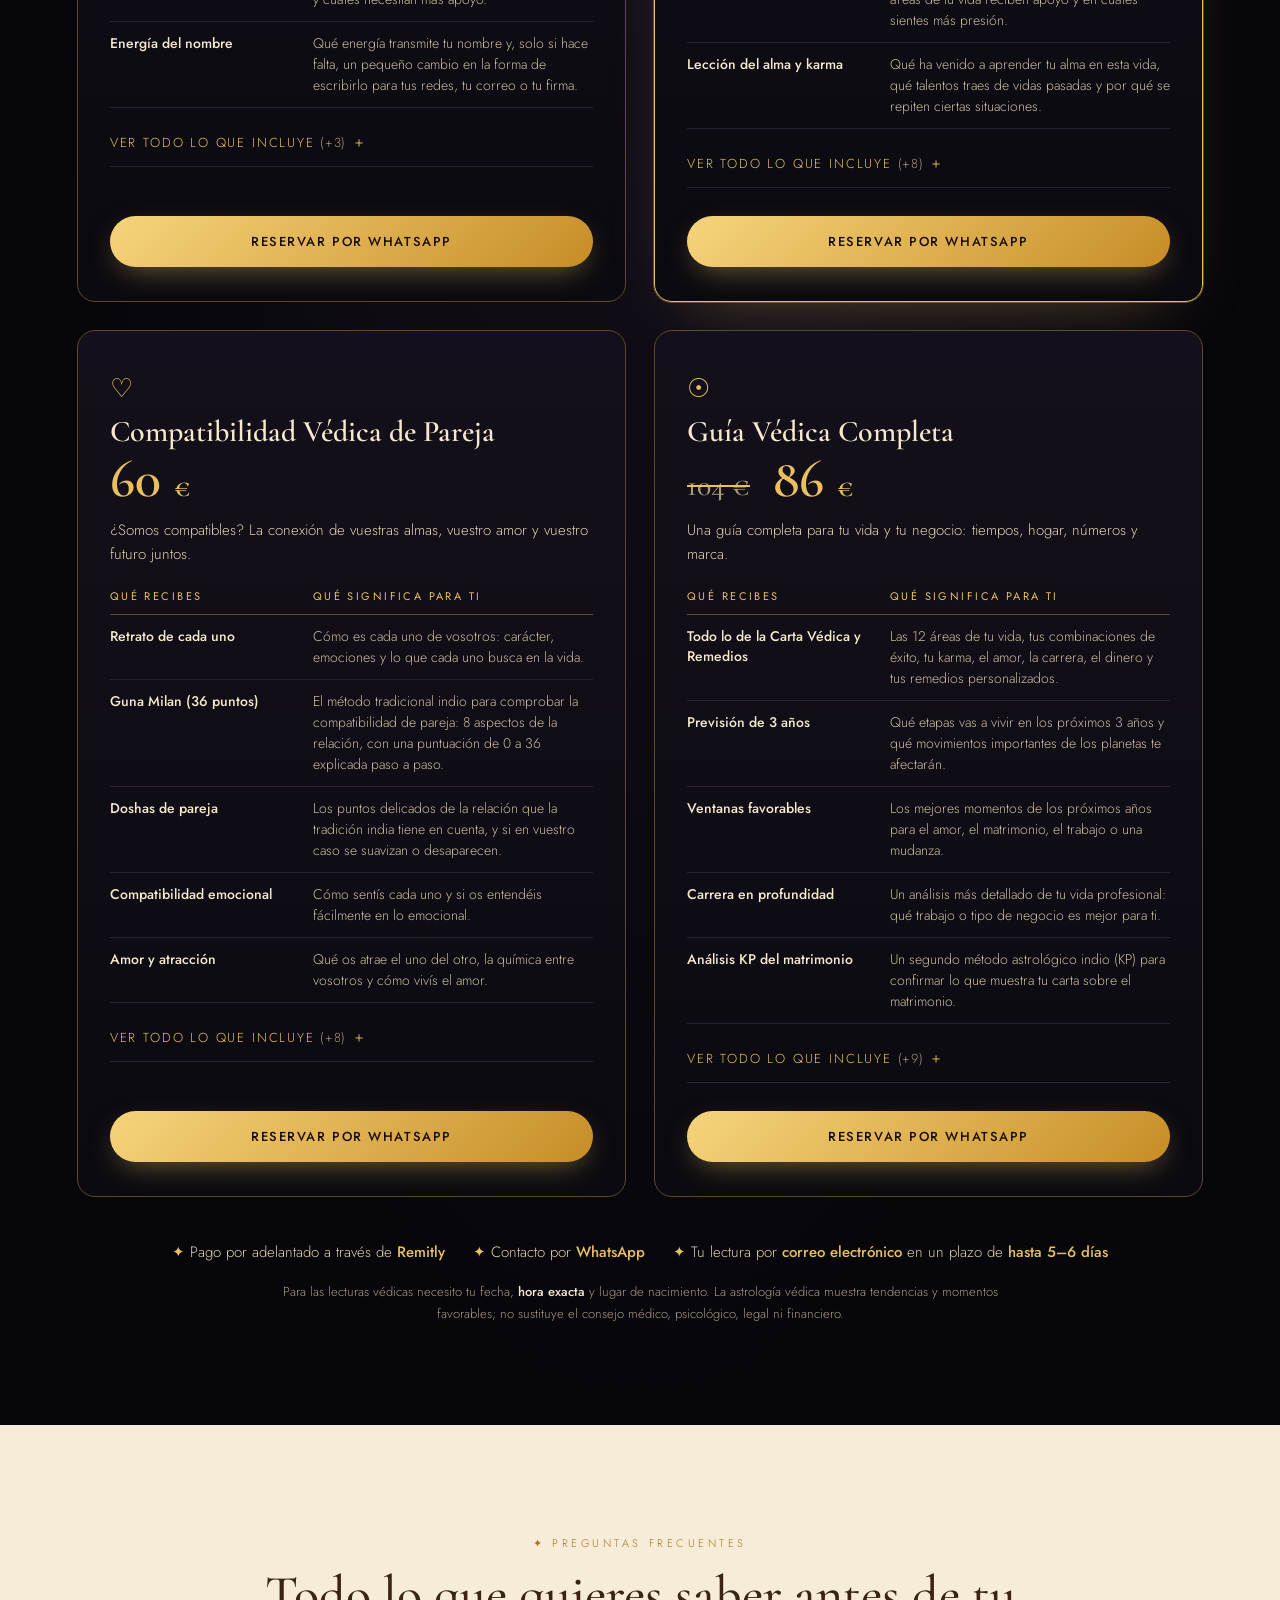
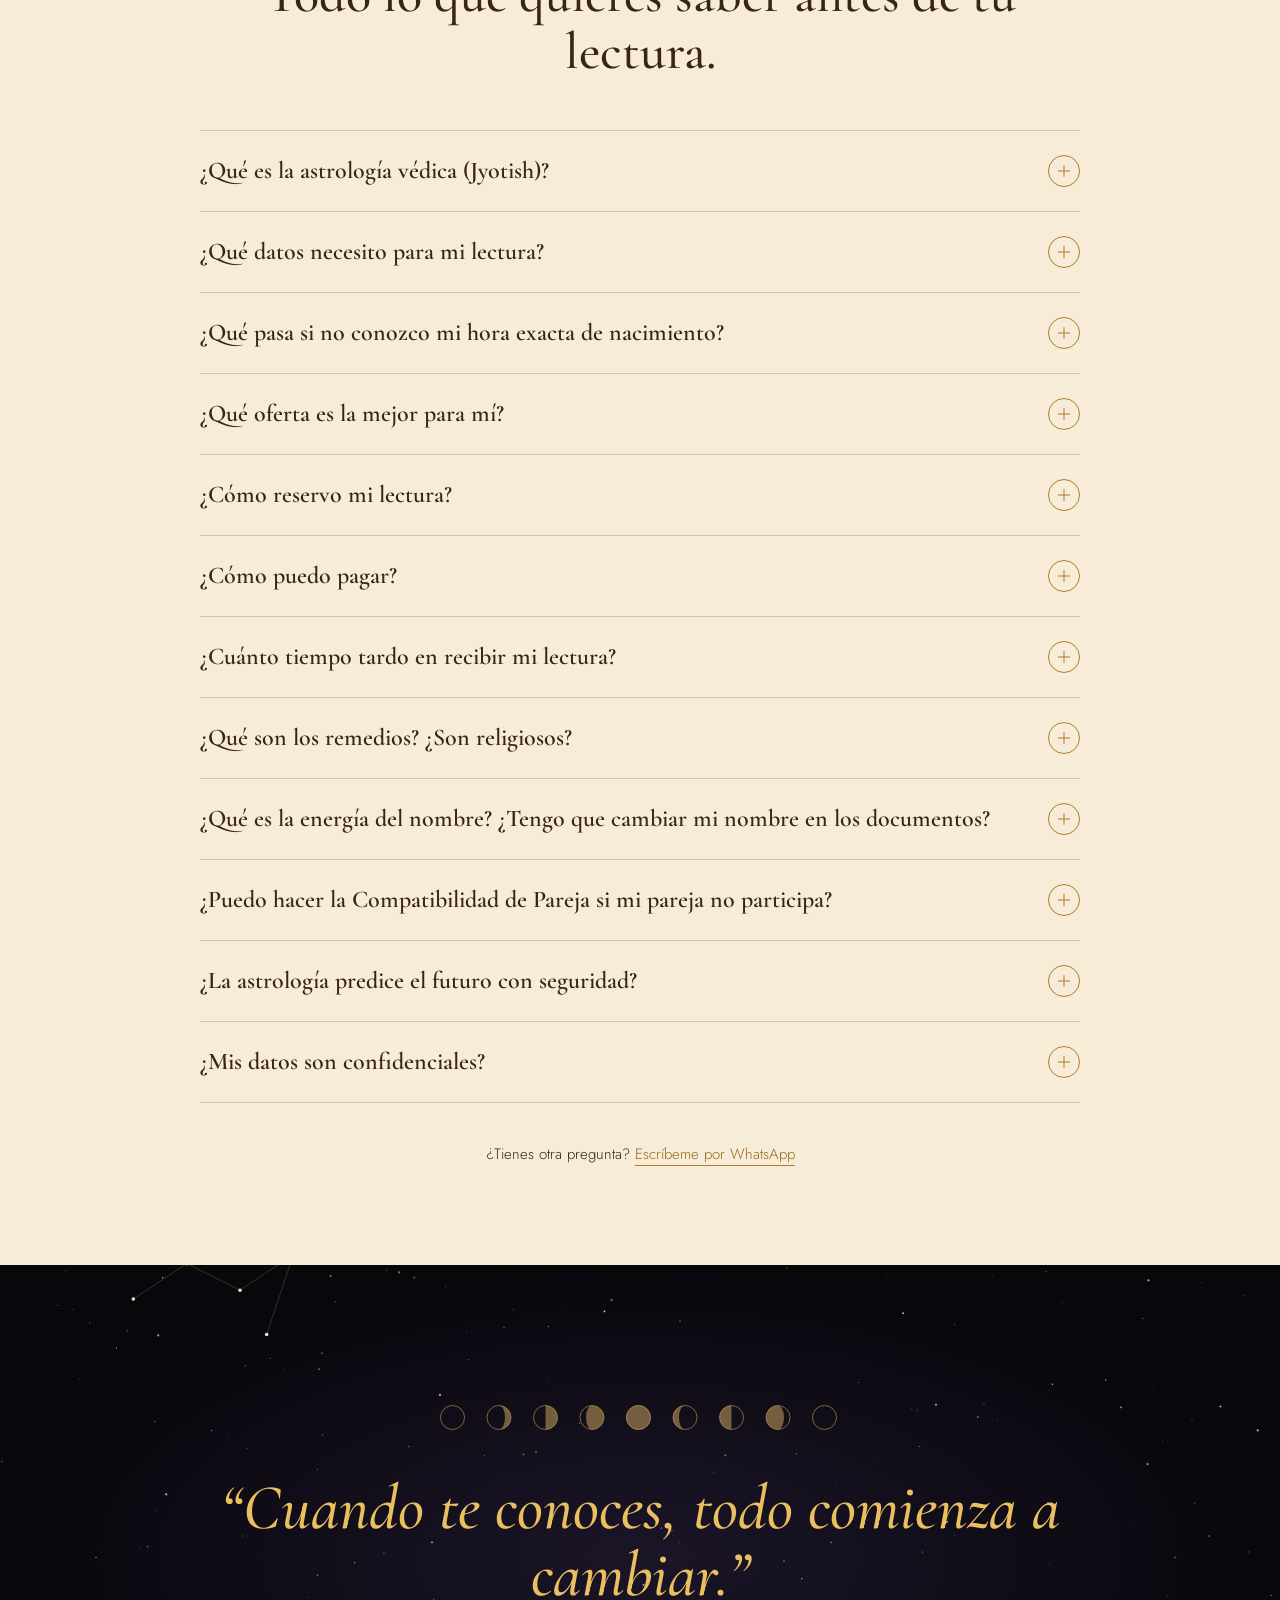
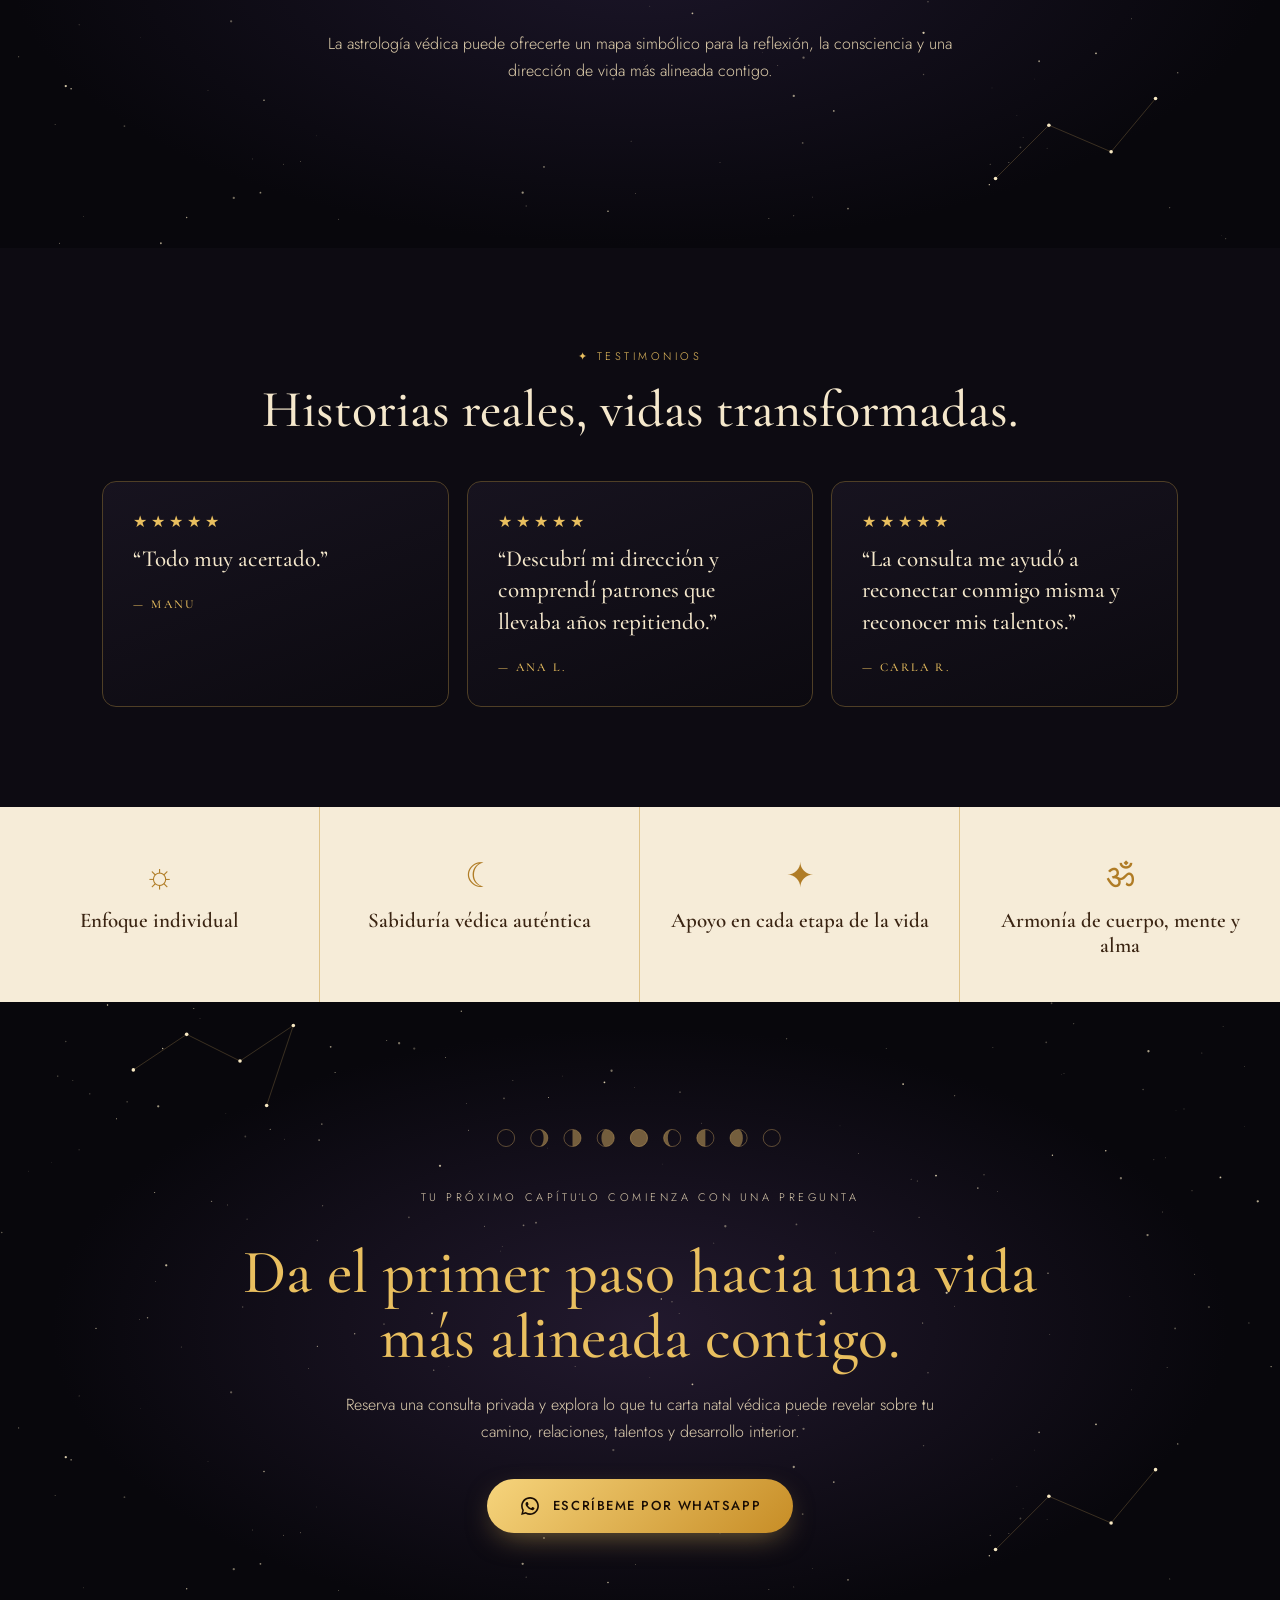
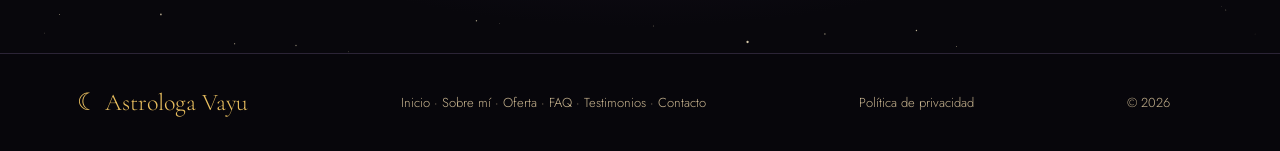
==== commit f1be831c: "Polityka prywatności + zgoda przed WhatsApp - nowa podstrona /politica-de-privacidad (RGPD, w tym Go" ====
--- a/index.html
+++ b/index.html
@@ -118,7 +118,7 @@
       "name": "¿Mis datos son confidenciales?",
       "acceptedAnswer": {
         "@type": "Answer",
-        "text": "Sí. Tus datos y los temas de tu lectura son confidenciales y solo los uso para preparar tu lectura."
+        "text": "Sí. Tus datos y los temas de tu lectura son confidenciales y solo los uso para preparar tu lectura. Pasados 6 meses desde la entrega los borro, y antes si me lo pides. Tienes todos los detalles en la Política de privacidad."
       }
     }
   ]
@@ -291,7 +291,7 @@
 </details>
 <details class="faq-item">
 <summary data-i18n="k161"><span>¿Mis datos son confidenciales?</span><i aria-hidden="true"></i></summary>
-<p data-i18n="k162">Sí. Tus datos y los temas de tu lectura son confidenciales y solo los uso para preparar tu lectura.</p>
+<p data-i18n="k162">Sí. Tus datos y los temas de tu lectura son confidenciales y solo los uso para preparar tu lectura. Pasados 6 meses desde la entrega los borro, y antes si me lo pides. Tienes todos los detalles en la <a class="inline-link" href="/politica-de-privacidad">Política de privacidad</a>.</p>
 </details>
 </div>
 <p class="faq-more" data-i18n="k163">¿Tienes otra pregunta? <a data-wa="question" href="https://wa.me/48513667505?text=Hola%20Asia%2C%20tengo%20una%20pregunta%20sobre%20las%20lecturas." rel="noopener" target="_blank">Escríbeme por WhatsApp</a></p>
@@ -328,8 +328,43 @@
 <footer>
 <a class="brand" href="#inicio">☾ Astrologa Vayu</a>
 <span data-i18n="foot">Inicio · Sobre mí · Oferta · FAQ · Testimonios · Contacto</span>
+<a class="footer-link" href="/politica-de-privacidad">Política de privacidad</a>
 <span>© 2026</span>
 </footer>
 <a aria-label="Escríbeme por WhatsApp" class="wa-float" data-wa="general" href="https://wa.me/48513667505?text=Hola%20Asia%2C%20me%20gustar%C3%ADa%20reservar%20una%20consulta%20de%20astrolog%C3%ADa%20v%C3%A9dica." rel="noopener" target="_blank"><svg aria-hidden="true" class="wa-icon" focusable="false" viewbox="0 0 32 32"><path d="M16.04 3C8.86 3 3.03 8.83 3.03 16c0 2.29.6 4.53 1.74 6.5L3 29l6.68-1.75A12.95 12.95 0 0 0 16.04 29C23.2 29 29 23.17 29 16S23.2 3 16.04 3Zm0 23.62c-1.98 0-3.92-.53-5.61-1.54l-.4-.24-3.96 1.04 1.06-3.86-.26-.41A10.6 10.6 0 0 1 5.4 16c0-5.86 4.77-10.63 10.64-10.63 5.86 0 10.6 4.77 10.6 10.63 0 5.86-4.74 10.62-10.6 10.62Zm5.83-7.96c-.32-.16-1.89-.93-2.18-1.04-.3-.11-.51-.16-.72.16-.21.32-.83 1.04-1.02 1.25-.19.21-.37.24-.69.08-.32-.16-1.35-.5-2.57-1.59-.95-.85-1.59-1.9-1.78-2.22-.19-.32-.02-.49.14-.65.14-.14.32-.37.48-.56.16-.19.21-.32.32-.53.11-.21.05-.4-.03-.56-.08-.16-.72-1.74-.99-2.38-.26-.62-.52-.54-.72-.55h-.61c-.21 0-.56.08-.85.4-.29.32-1.12 1.09-1.12 2.66 0 1.57 1.14 3.09 1.3 3.3.16.21 2.25 3.44 5.46 4.82.76.33 1.36.53 1.82.68.77.24 1.46.21 2.01.13.61-.09 1.89-.77 2.16-1.52.27-.74.27-1.38.19-1.52-.08-.13-.29-.21-.61-.37Z" fill="currentColor"></path></svg></a>
+<div class="consent" hidden id="consent" role="dialog" aria-modal="true" aria-labelledby="consent-title">
+<div class="consent-box">
+<button aria-label="Cerrar" class="consent-close" type="button">×</button>
+<p class="eyebrow dark">✦ Antes de escribirme</p>
+<h2 id="consent-title">Tu privacidad es importante</h2>
+<p>Para preparar tu lectura necesito algunos datos personales, como tu fecha, hora y lugar de nacimiento.</p>
+<label class="consent-check"><input id="consent-accept" type="checkbox"/> <span>He leído y acepto la <a href="/politica-de-privacidad" target="_blank">Política de privacidad</a>.</span></label>
+<button class="btn consent-go" disabled id="consent-go" type="button">Continuar a WhatsApp</button>
+</div>
+</div>
+<script>
+(function(){
+  var modal=document.getElementById('consent'),check=document.getElementById('consent-accept'),go=document.getElementById('consent-go'),pending=null;
+  function accepted(){try{return sessionStorage.getItem('vayuPrivacy')==='1'}catch(e){return false}}
+  function remember(){try{sessionStorage.setItem('vayuPrivacy','1')}catch(e){}}
+  function close(){modal.hidden=true;pending=null;document.body.classList.remove('consent-open')}
+  document.querySelectorAll('a[data-wa]').forEach(function(a){
+    a.addEventListener('click',function(e){
+      if(accepted())return;
+      e.preventDefault();pending=a.href;check.checked=false;go.disabled=true;
+      modal.hidden=false;document.body.classList.add('consent-open');check.focus();
+    });
+  });
+  check.addEventListener('change',function(){go.disabled=!check.checked});
+  go.addEventListener('click',function(){
+    if(!check.checked||!pending)return;
+    remember();var url=pending;close();
+    var l=document.createElement('a');l.href=url;l.target='_blank';l.rel='noopener';document.body.appendChild(l);l.click();l.remove();
+  });
+  modal.querySelector('.consent-close').addEventListener('click',close);
+  modal.addEventListener('click',function(e){if(e.target===modal)close()});
+  document.addEventListener('keydown',function(e){if(e.key==='Escape'&&!modal.hidden)close()});
+})();
+</script>
 </body>
 </html>
--- a/styles.css
+++ b/styles.css
@@ -185,3 +185,40 @@
 /* Promoción: precio anterior tachado */
 .offer-price .offer-old{font-size:30px;font-weight:500;color:#a99a80;text-decoration:line-through;text-decoration-color:#e9bf5f;text-decoration-thickness:2px;margin-right:10px;vertical-align:middle}
 @media(max-width:560px){.offer-price .offer-old{font-size:26px}}
+
+/* zgoda na politykę prywatności (okienko przed WhatsApp) */
+.consent{position:fixed;inset:0;z-index:100;display:grid;place-items:center;padding:20px;background:rgba(7,6,11,.78)}
+.consent[hidden]{display:none}
+.consent-box{position:relative;max-width:460px;width:100%;background:var(--cream);color:var(--brown);border:1px solid #c9a24c;border-radius:18px;padding:38px 30px 30px;text-align:center;box-shadow:0 30px 70px -20px #000}
+.consent-box h2{font-size:34px;line-height:1.1;margin:12px 0 12px;color:var(--brown)}
+.consent-box p{margin:0 0 18px;line-height:1.65;color:#5b4128;font-size:15px}
+.consent-check{display:flex;gap:10px;align-items:flex-start;text-align:left;margin:0 0 22px;font-size:15px;line-height:1.5;color:#3a2412;cursor:pointer}
+.consent-check input{width:20px;height:20px;margin-top:2px;flex:none;accent-color:#b07d2a}
+.consent-check a,.inline-link{color:#9a6a1c;border-bottom:1px solid #b07d2a}
+.consent-go{border:0;cursor:pointer;font-family:inherit}
+.consent-go:disabled{opacity:.45;cursor:not-allowed;transform:none}
+.consent-close{position:absolute;top:10px;right:14px;background:none;border:0;font-size:30px;line-height:1;color:#7a521a;cursor:pointer}
+body.consent-open{overflow:hidden}
+.footer-link:hover{color:var(--gold)}
+
+/* strona z polityką prywatności */
+.legal-page{background:var(--cream);color:var(--brown)}
+.legal-nav{display:flex;justify-content:space-between;align-items:center;gap:20px;padding:24px 6%;background:var(--night)}
+.legal-back{font-size:12px;letter-spacing:.15em;text-transform:uppercase;color:var(--ink)}
+.legal-back:hover{color:var(--gold)}
+.legal{max-width:820px;margin:0 auto;padding:70px 6% 90px;line-height:1.75;color:#5b4128}
+.legal h1{font-size:58px;line-height:1.05;margin:14px 0 6px;color:var(--brown)}
+.legal h2{font-size:30px;line-height:1.2;margin:44px 0 12px;color:#6e4a12}
+.legal strong{color:#3a2412;font-weight:500}
+.legal a{color:#9a6a1c;border-bottom:1px solid #b07d2a}
+.legal .outline{border:1px solid #b07c25}
+.legal ul{padding-left:22px}
+.legal li{margin:6px 0}
+.legal-date{color:#8a6a45;margin:0 0 30px}
+.legal-table-wrap{overflow-x:auto}
+.legal-table{width:100%;border-collapse:collapse;font-size:15px}
+.legal-table th,.legal-table td{border:1px solid #d9c49c;padding:12px 14px;text-align:left;vertical-align:top}
+.legal-table th{background:#efe0c2;color:#3a2412;font-weight:500}
+.legal-back-bottom{margin-top:50px}
+.legal-page footer{background:var(--night)}
+@media(max-width:700px){.legal{padding:50px 20px 70px}.legal h1{font-size:40px}.legal h2{font-size:25px}.legal-table{font-size:14px}}
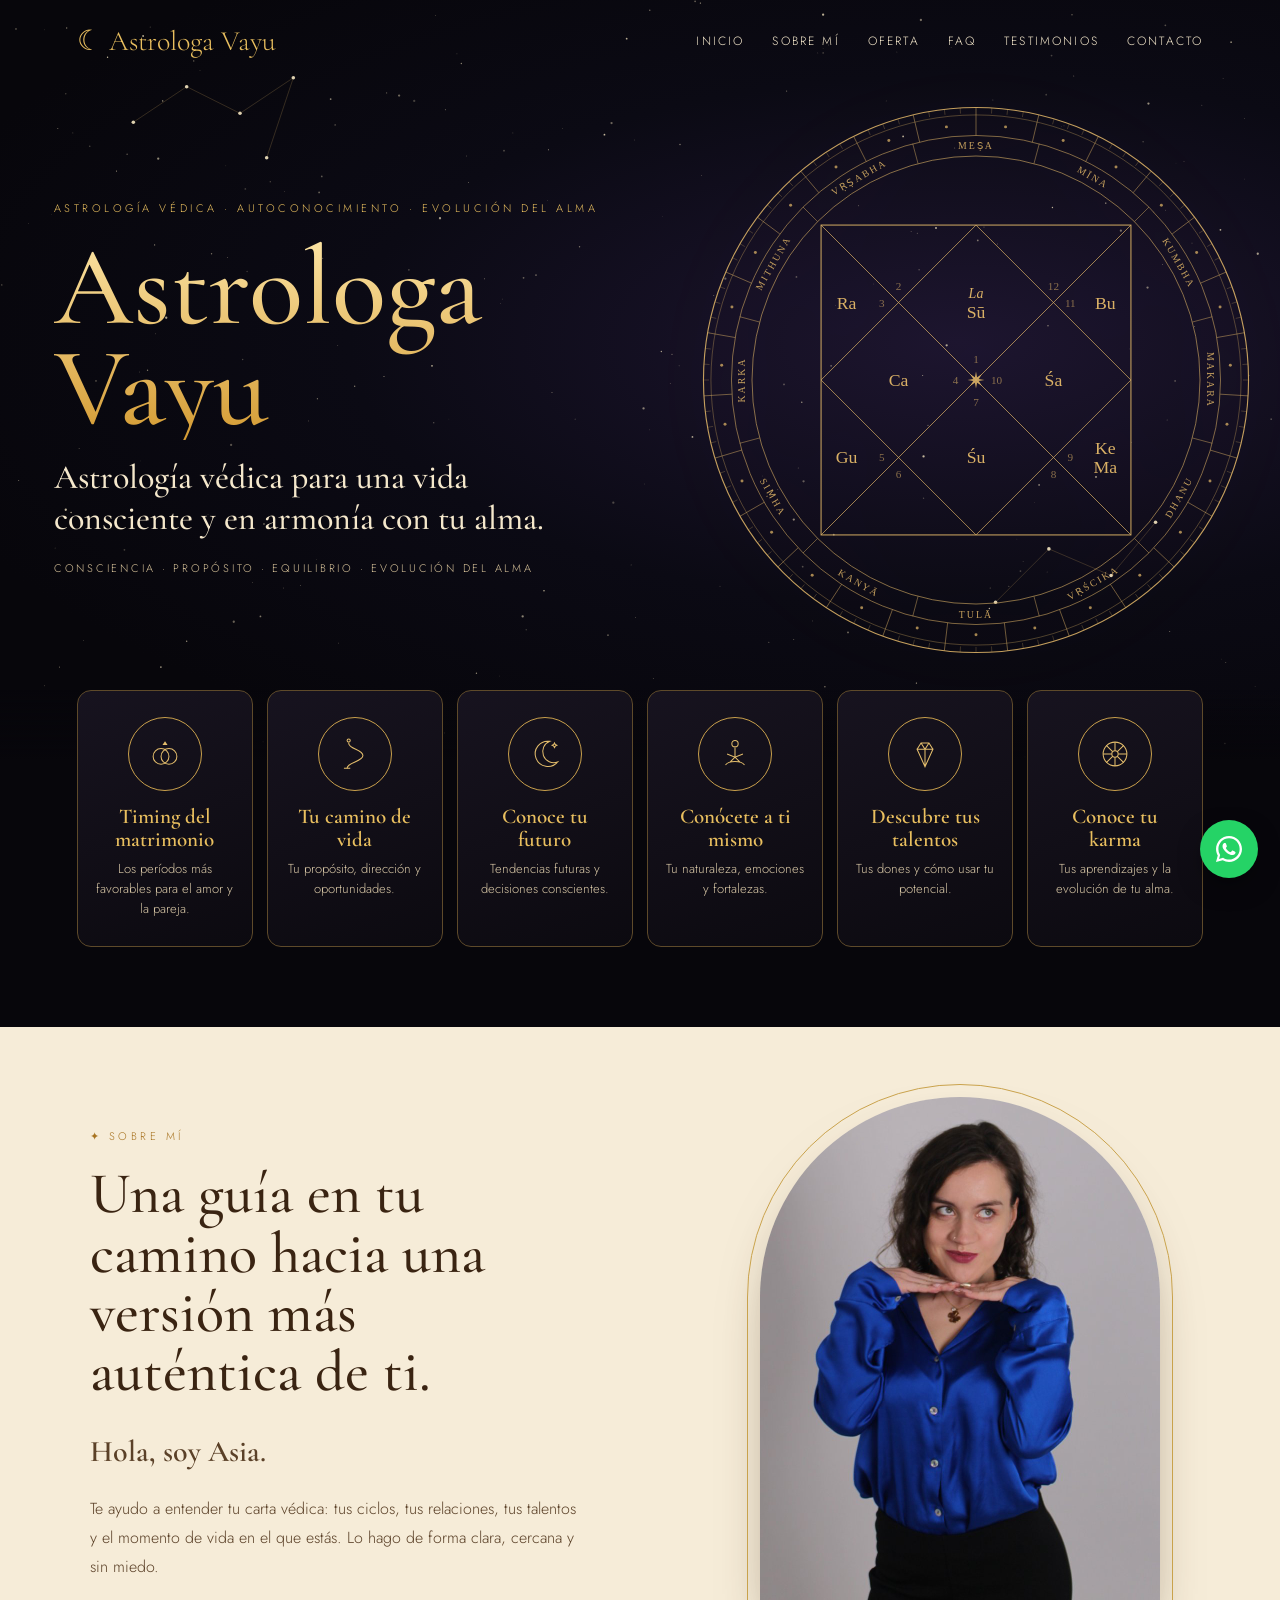
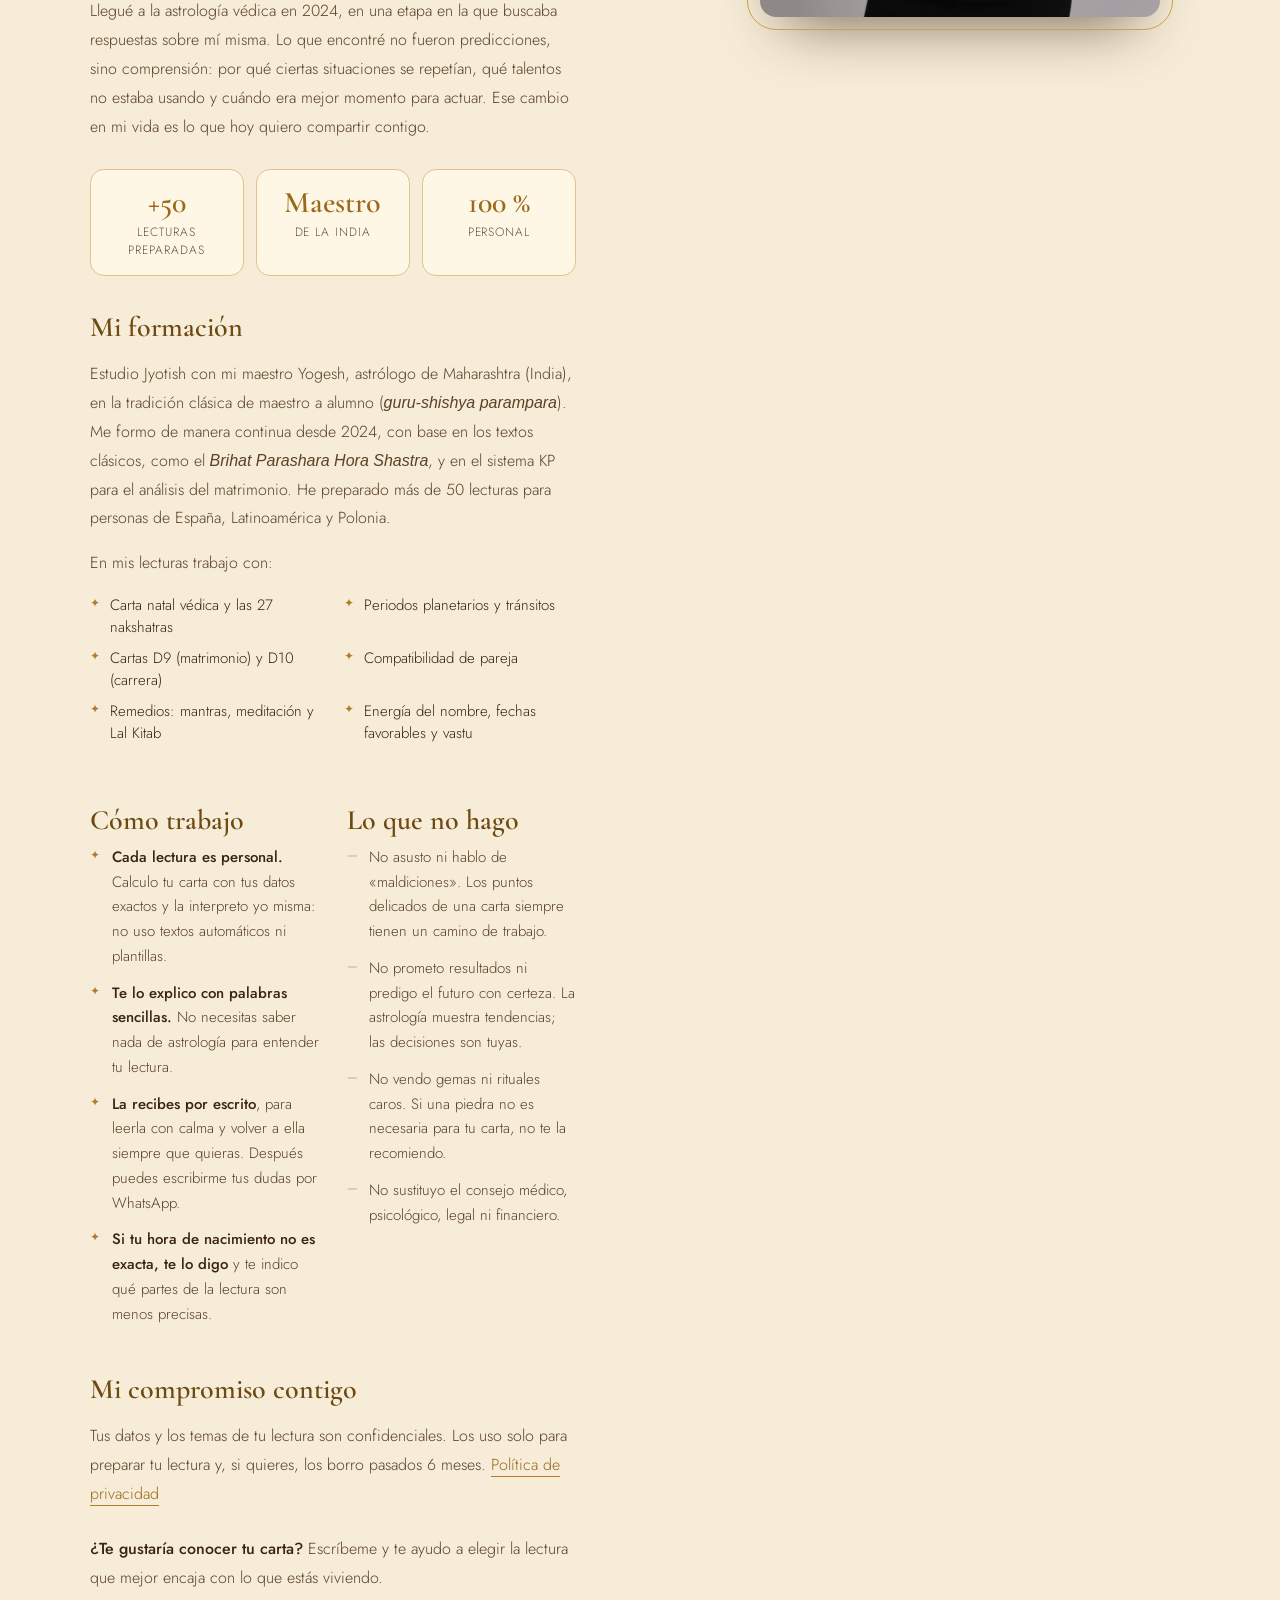
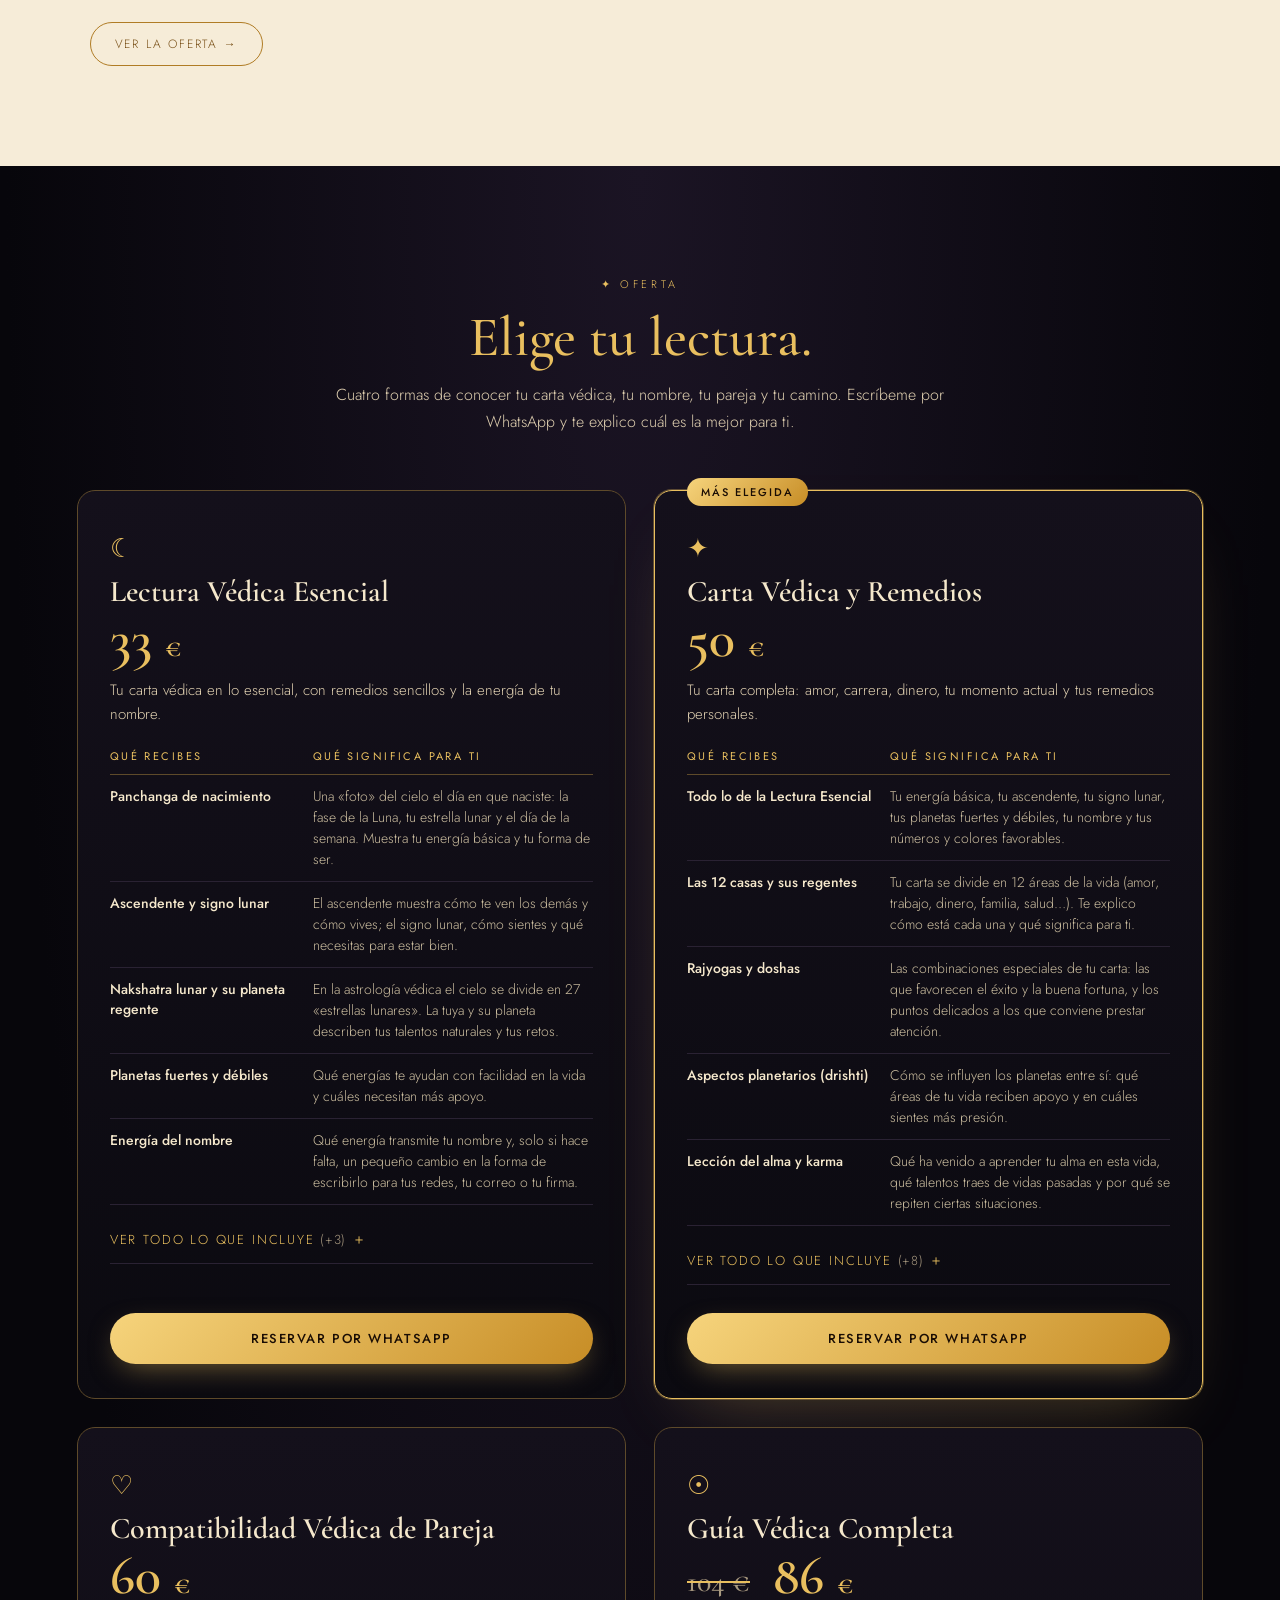
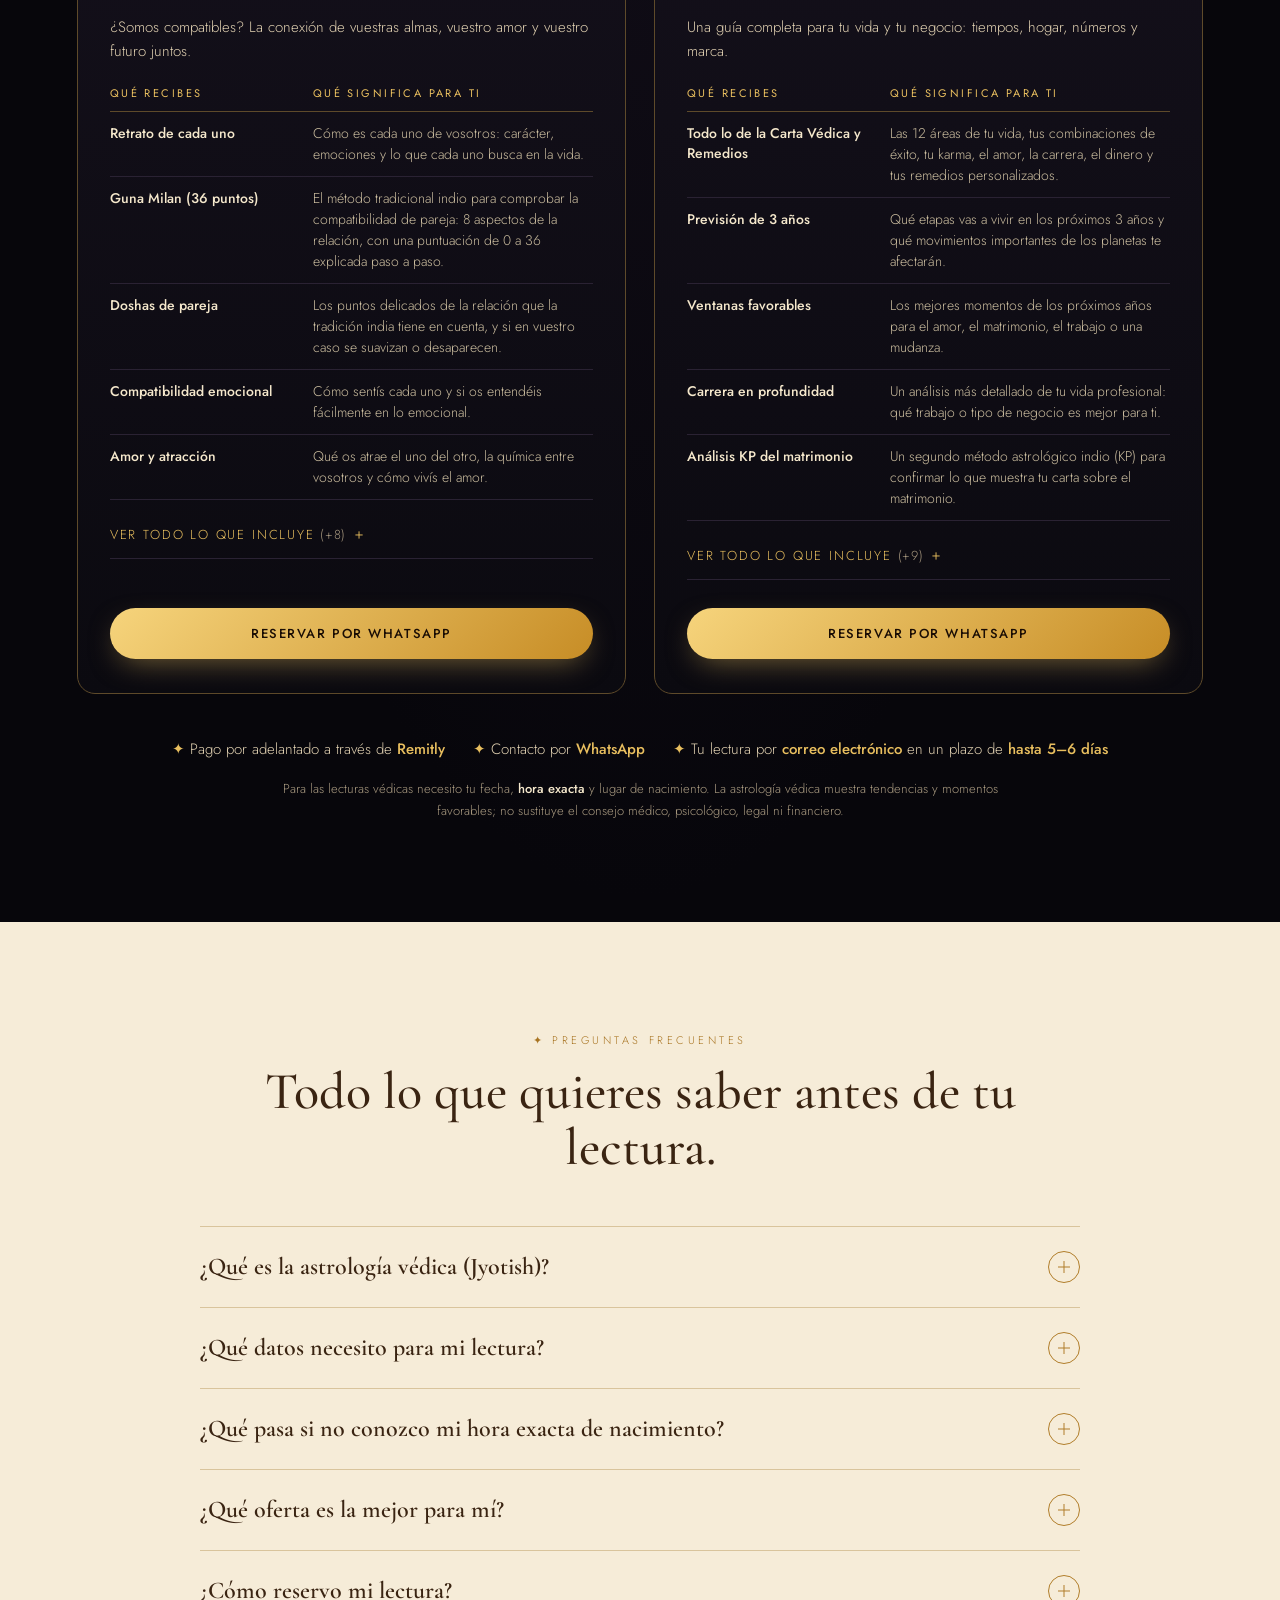
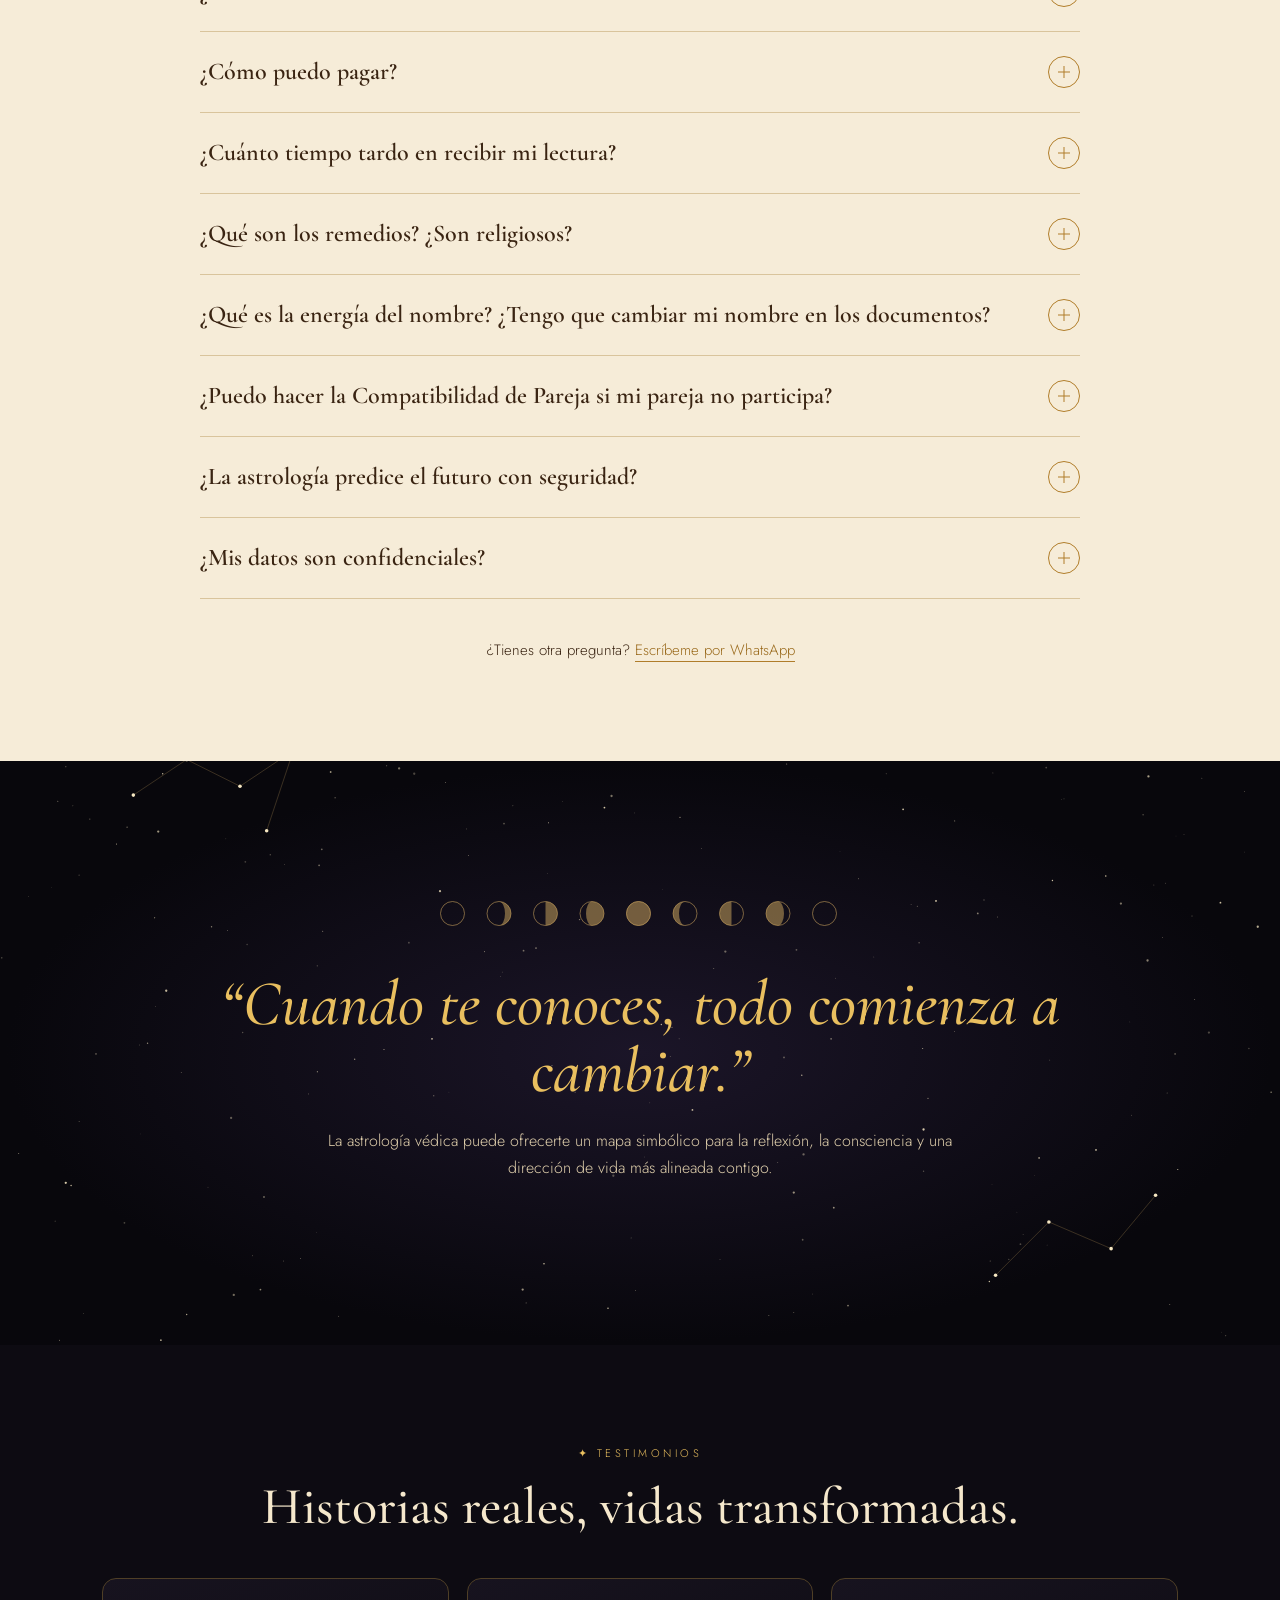
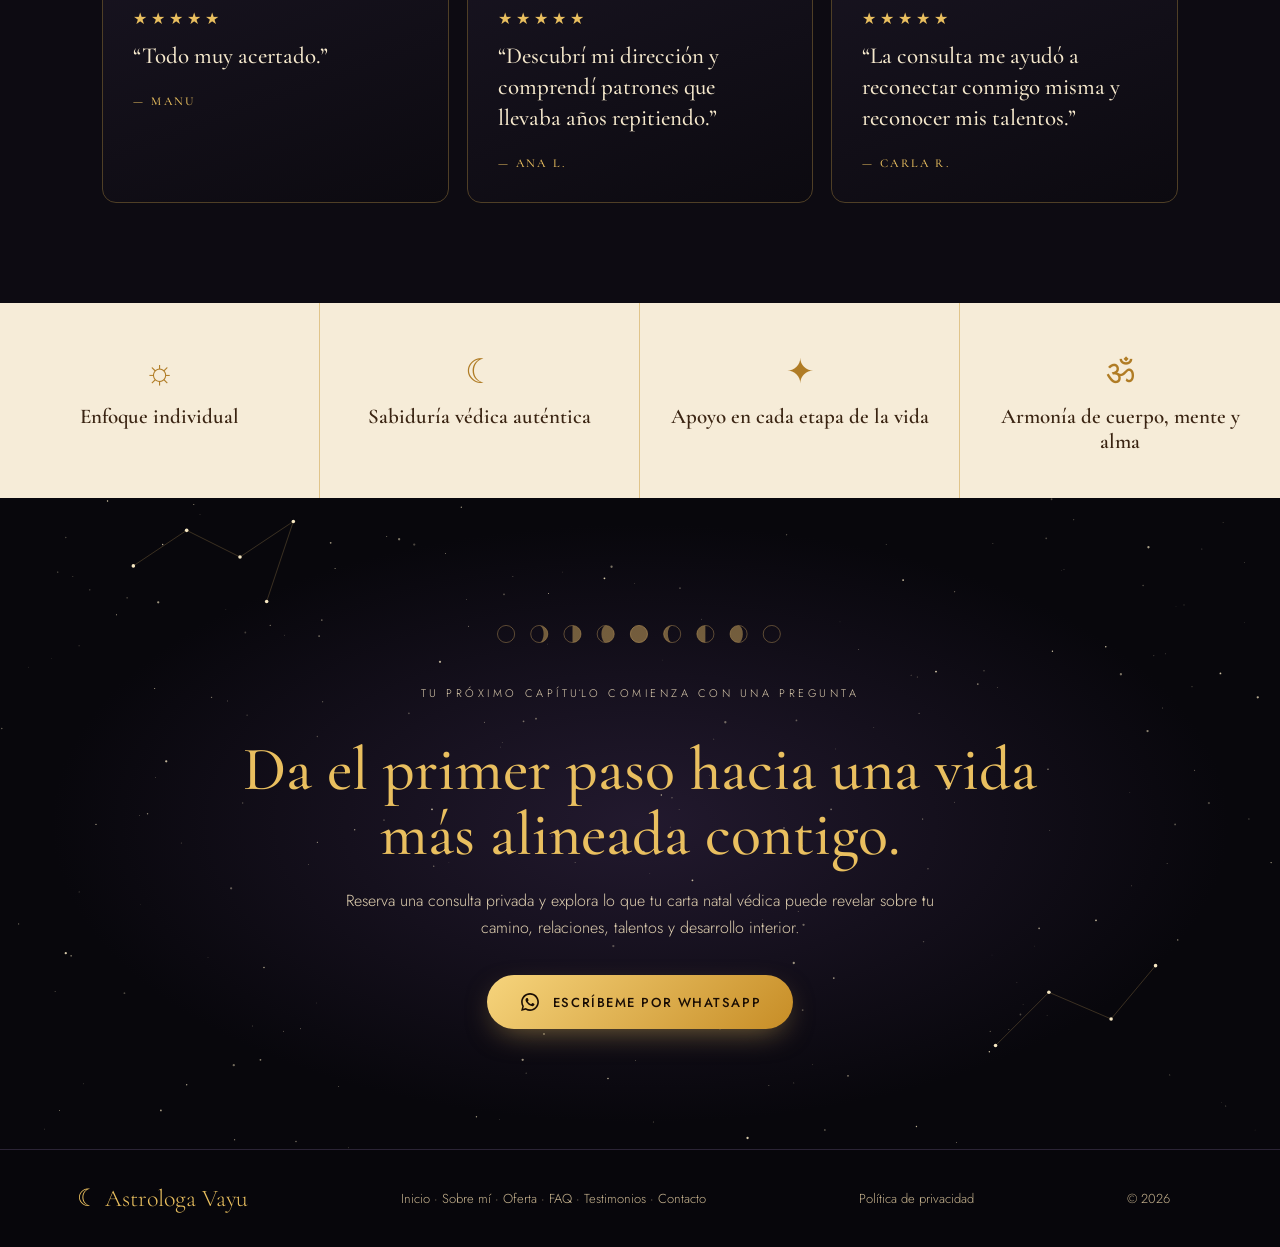
==== commit 2465afdd: "Sobre mí: mocniejsze sygnały zaufania - historia od 2024, formacja u maestro Yogesha (Maharashtra), " ====
--- a/index.html
+++ b/index.html
@@ -159,9 +159,16 @@
 <div class="split-text">
 <p class="eyebrow dark" data-i18n="k17">✦ Sobre mí</p>
 <h2 data-i18n="k18">Una guía en tu camino hacia una versión más auténtica de ti.</h2>
-<p data-i18n="k19">Soy Asia y te ayudo a comprender tu mapa astral, tus ciclos de vida, tus relaciones, tus talentos y el propósito de tu alma a través de la sabiduría de la astrología védica (Jyotish).</p>
-<p data-i18n="k20">La astrología es mi gran pasión. Gracias a ella me he conocido a mí misma, comprendo mejor mis patrones y los de los demás, y mi calidad de vida ha cambiado muchísimo a mejor. Por eso quiero compartir este conocimiento contigo.</p>
-<p data-i18n="k21">Estudio la astrología védica de la mano de un maestro de la India, siguiendo la tradición en la que este conocimiento se ha transmitido durante generaciones: de maestro a alumno. Sigo formándome y aprendiendo cada día, porque el Jyotish es un camino sin final.</p>
+<p class="about-hello">Hola, soy Asia.</p>
+<p data-i18n="k19">Te ayudo a entender tu carta védica: tus ciclos, tus relaciones, tus talentos y el momento de vida en el que estás. Lo hago de forma clara, cercana y sin miedo.</p>
+<p data-i18n="k20">Llegué a la astrología védica en 2024, en una etapa en la que buscaba respuestas sobre mí misma. Lo que encontré no fueron predicciones, sino comprensión: por qué ciertas situaciones se repetían, qué talentos no estaba usando y cuándo era mejor momento para actuar. Ese cambio en mi vida es lo que hoy quiero compartir contigo.</p>
+<ul class="about-stats">
+<li><strong>+50</strong><span>lecturas preparadas</span></li>
+<li><strong>Maestro</strong><span>de la India</span></li>
+<li><strong>100&nbsp;%</strong><span>personal</span></li>
+</ul>
+<h3 class="about-h">Mi formación</h3>
+<p data-i18n="k21">Estudio Jyotish con mi maestro Yogesh, astrólogo de Maharashtra (India), en la tradición clásica de maestro a alumno (<em>guru-shishya parampara</em>). Me formo de manera continua desde 2024, con base en los textos clásicos, como el <em>Brihat Parashara Hora Shastra</em>, y en el sistema KP para el análisis del matrimonio. He preparado más de 50 lecturas para personas de España, Latinoamérica y Polonia.</p>
 <p data-i18n="k22">En mis lecturas trabajo con:</p>
 <ul class="practices">
 <li data-i18n="k23">Carta natal védica y las 27 nakshatras</li>
@@ -171,7 +178,29 @@
 <li data-i18n="k27">Remedios: mantras, meditación y Lal Kitab</li>
 <li data-i18n="k28">Energía del nombre, fechas favorables y vastu</li>
 </ul>
-<p data-i18n="k29">Mi intención es ayudarte a tomar decisiones conscientes y a comprender mejor los patrones y posibilidades de tu camino, con respeto, claridad y sin miedo.</p>
+<div class="about-cols">
+<div>
+<h3 class="about-h">Cómo trabajo</h3>
+<ul class="about-list">
+<li><strong>Cada lectura es personal.</strong> Calculo tu carta con tus datos exactos y la interpreto yo misma: no uso textos automáticos ni plantillas.</li>
+<li><strong>Te lo explico con palabras sencillas.</strong> No necesitas saber nada de astrología para entender tu lectura.</li>
+<li><strong>La recibes por escrito</strong>, para leerla con calma y volver a ella siempre que quieras. Después puedes escribirme tus dudas por WhatsApp.</li>
+<li><strong>Si tu hora de nacimiento no es exacta, te lo digo</strong> y te indico qué partes de la lectura son menos precisas.</li>
+</ul>
+</div>
+<div>
+<h3 class="about-h">Lo que no hago</h3>
+<ul class="about-list about-list-no">
+<li>No asusto ni hablo de «maldiciones». Los puntos delicados de una carta siempre tienen un camino de trabajo.</li>
+<li>No prometo resultados ni predigo el futuro con certeza. La astrología muestra tendencias; las decisiones son tuyas.</li>
+<li>No vendo gemas ni rituales caros. Si una piedra no es necesaria para tu carta, no te la recomiendo.</li>
+<li>No sustituyo el consejo médico, psicológico, legal ni financiero.</li>
+</ul>
+</div>
+</div>
+<h3 class="about-h">Mi compromiso contigo</h3>
+<p data-i18n="k29">Tus datos y los temas de tu lectura son confidenciales. Los uso solo para preparar tu lectura y, si quieres, los borro pasados 6 meses. <a class="inline-link" href="/politica-de-privacidad">Política de privacidad</a></p>
+<p class="about-ask"><strong>¿Te gustaría conocer tu carta?</strong> Escríbeme y te ayudo a elegir la lectura que mejor encaja con lo que estás viviendo.</p>
 <a class="outline" data-i18n="k30" href="#oferta">Ver la oferta →</a>
 </div>
 <div class="split-photo"><img alt="Asia – Astrologa Vayu" loading="lazy" src="assets/asia.jpg"/></div>
--- a/styles.css
+++ b/styles.css
@@ -222,3 +222,23 @@
 .legal-back-bottom{margin-top:50px}
 .legal-page footer{background:var(--night)}
 @media(max-width:700px){.legal{padding:50px 20px 70px}.legal h1{font-size:40px}.legal h2{font-size:25px}.legal-table{font-size:14px}}
+
+/* Sobre mí – sygnały zaufania */
+.split{align-items:start}
+.split-photo{position:sticky;top:0}
+.about-hello{font-family:'Cormorant Garamond',Georgia,serif;font-size:30px;font-weight:600;color:#6e4a12;margin:0 0 6px}
+.about-h{font-size:28px;font-weight:600;color:#6e4a12;margin:34px 0 8px}
+.about-stats{display:grid;grid-template-columns:repeat(3,1fr);gap:12px;list-style:none;padding:0;margin:28px 0 6px}
+.about-stats li{background:#fff7e6;border:1px solid #e0c48a;border-radius:14px;padding:16px 10px;text-align:center}
+.about-stats strong{display:block;font-family:'Cormorant Garamond',Georgia,serif;font-size:30px;font-weight:600;color:#9a6a1c;line-height:1.1}
+.about-stats span{display:block;font-size:12px;letter-spacing:.08em;text-transform:uppercase;color:#6a5136;margin-top:4px}
+.about-cols{display:grid;grid-template-columns:1fr 1fr;gap:28px}
+.about-list{list-style:none;padding:0;margin:0}
+.about-list li{position:relative;padding-left:22px;margin:0 0 12px;line-height:1.65;color:#5b4128;font-size:15px}
+.about-list li:before{content:'✦';position:absolute;left:0;top:1px;color:#b07d2a;font-size:12px}
+.about-list-no li:before{content:'—'}
+.about-list strong{color:#3a2412;font-weight:500}
+.about-ask{margin-top:26px}
+.about-ask strong{color:#3a2412;font-weight:500}
+@media(max-width:1050px){.about-cols{grid-template-columns:1fr;gap:0}}
+@media(max-width:700px){.split-photo{position:static;order:-1;padding:50px 0 0}.about-stats strong{font-size:24px}.about-stats span{font-size:10.5px}}
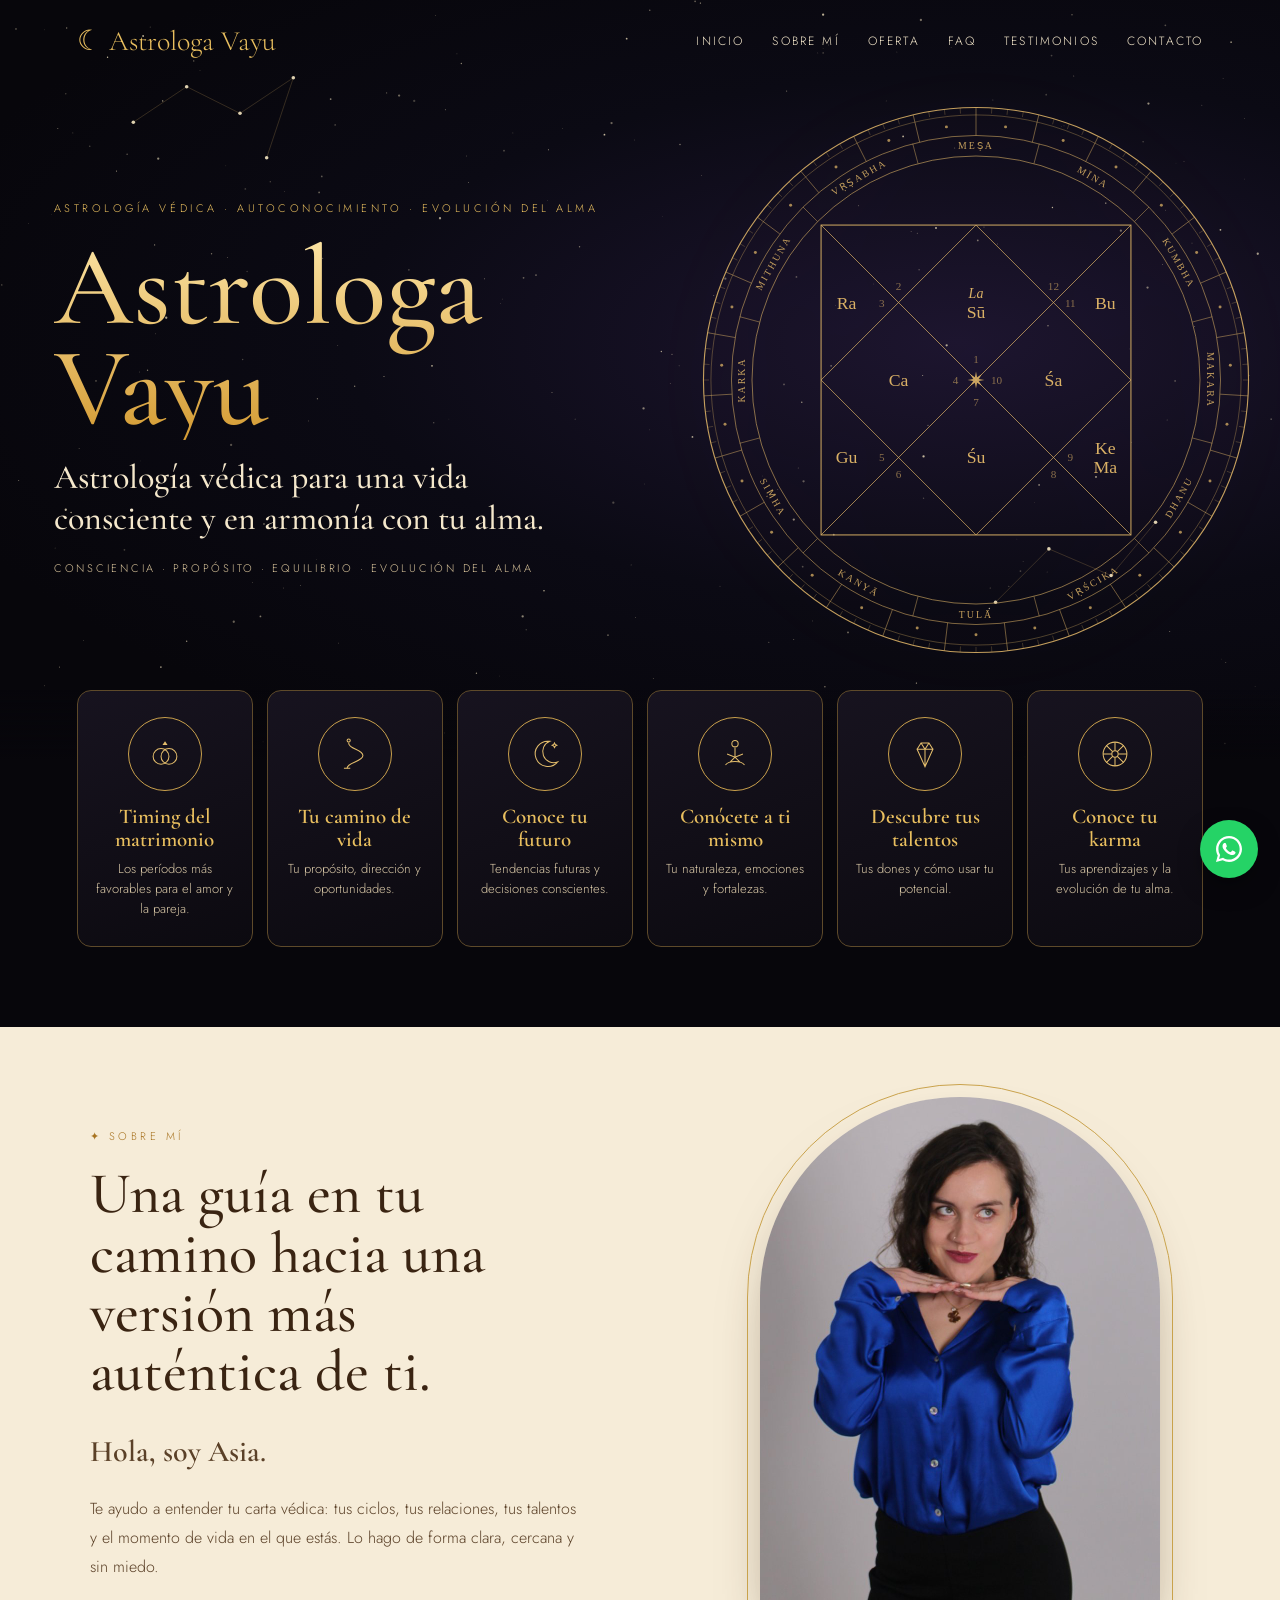
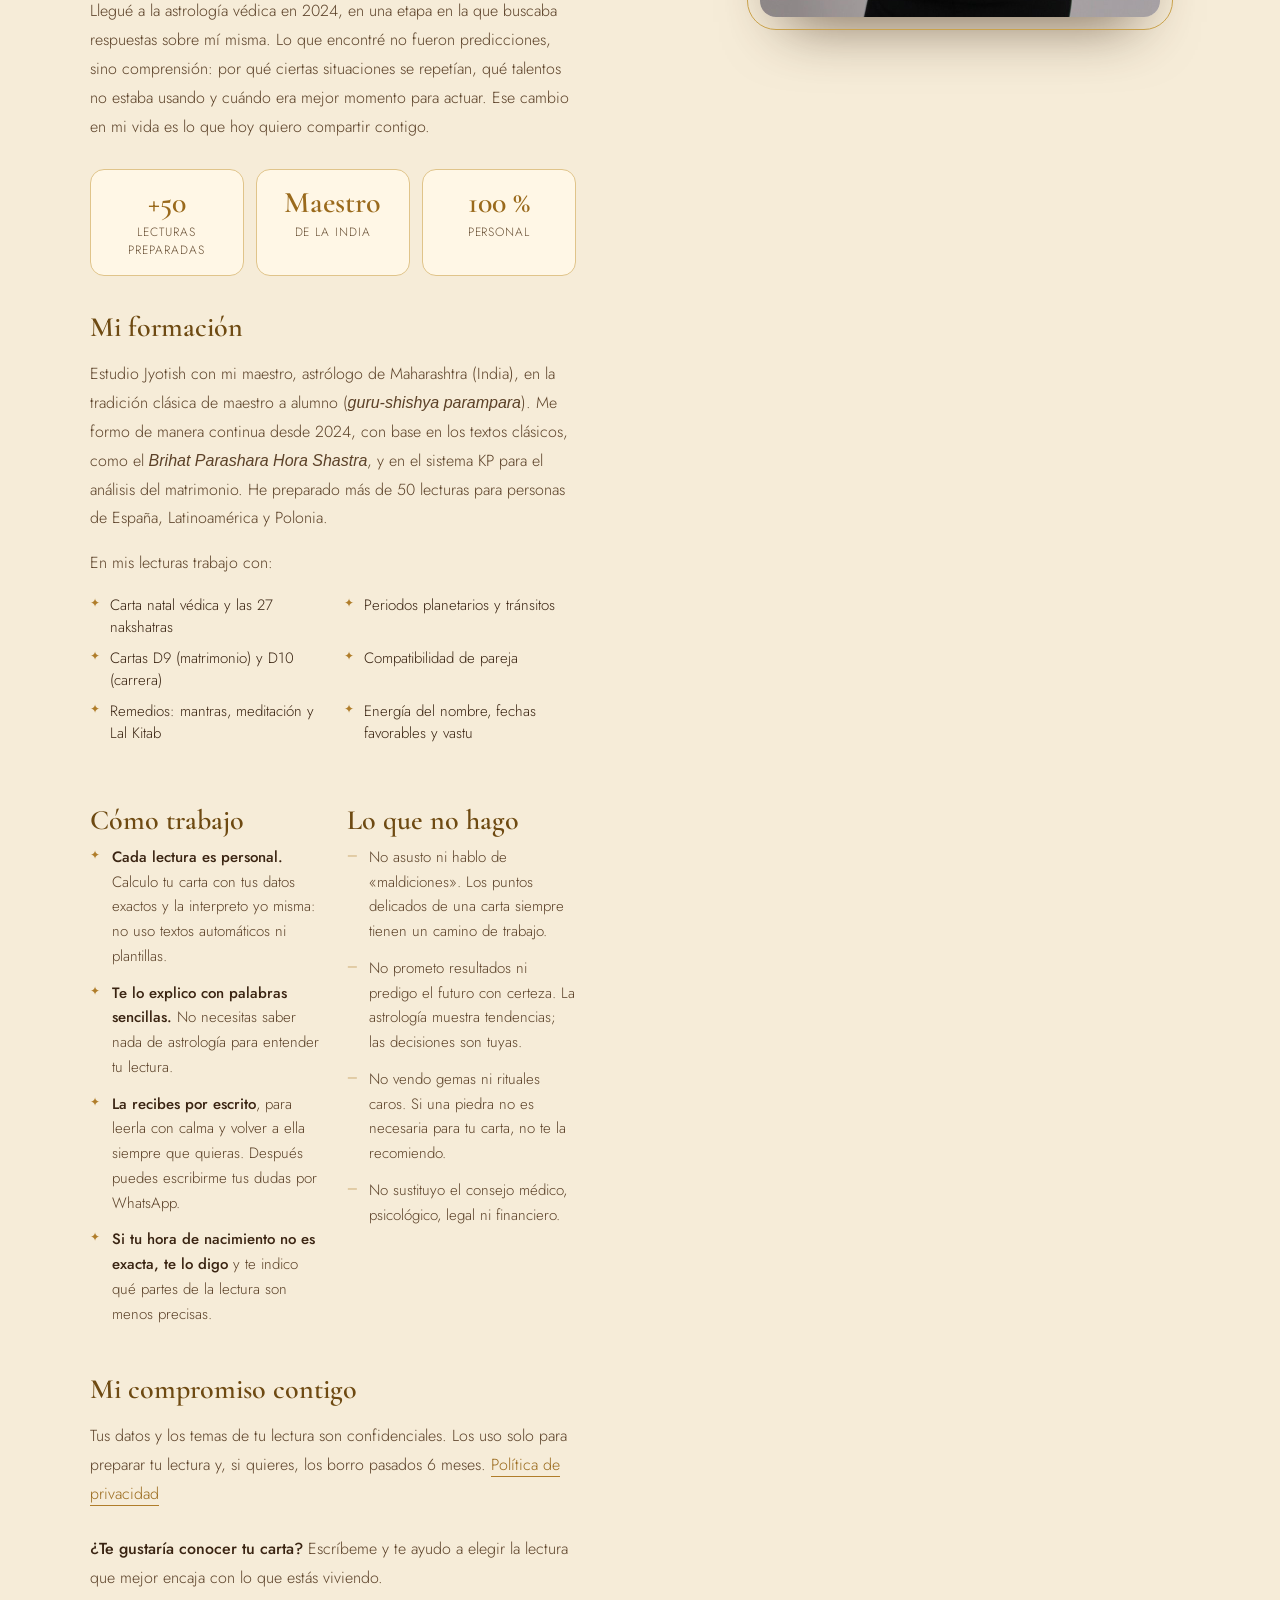
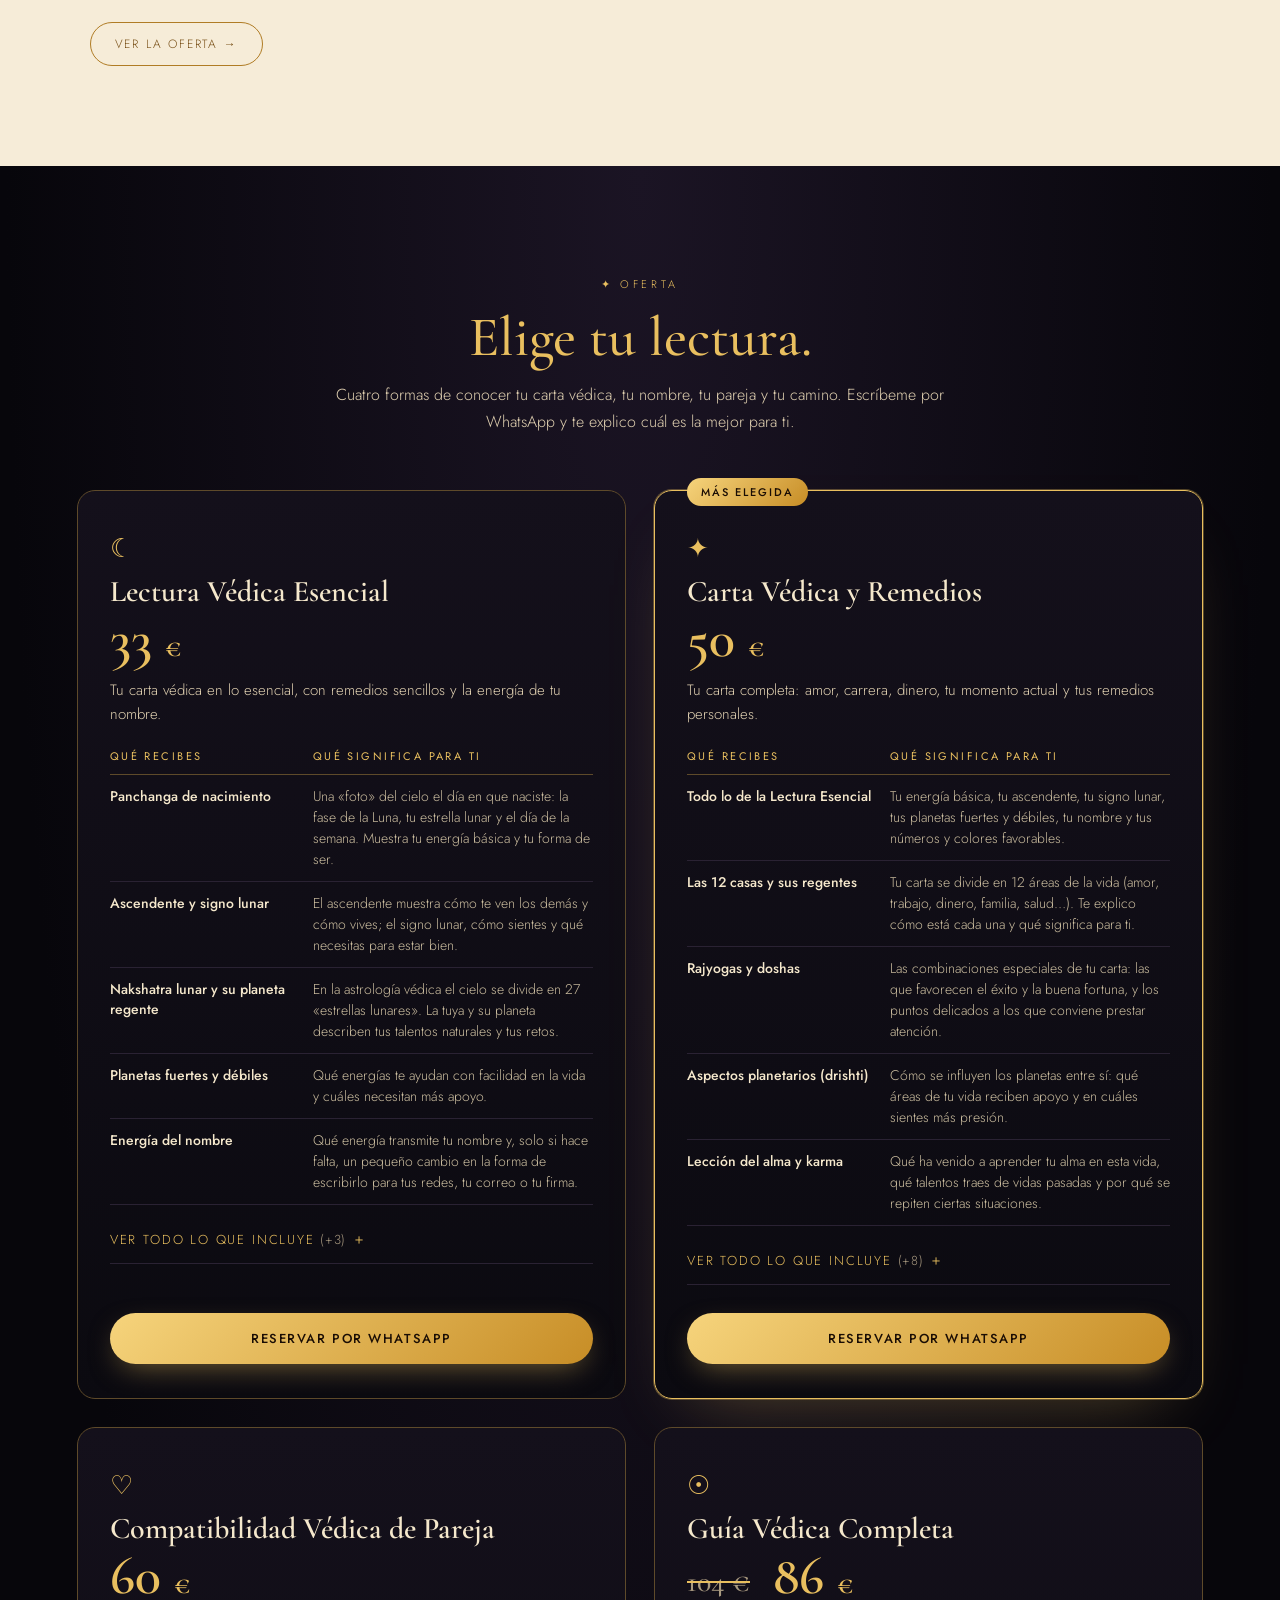
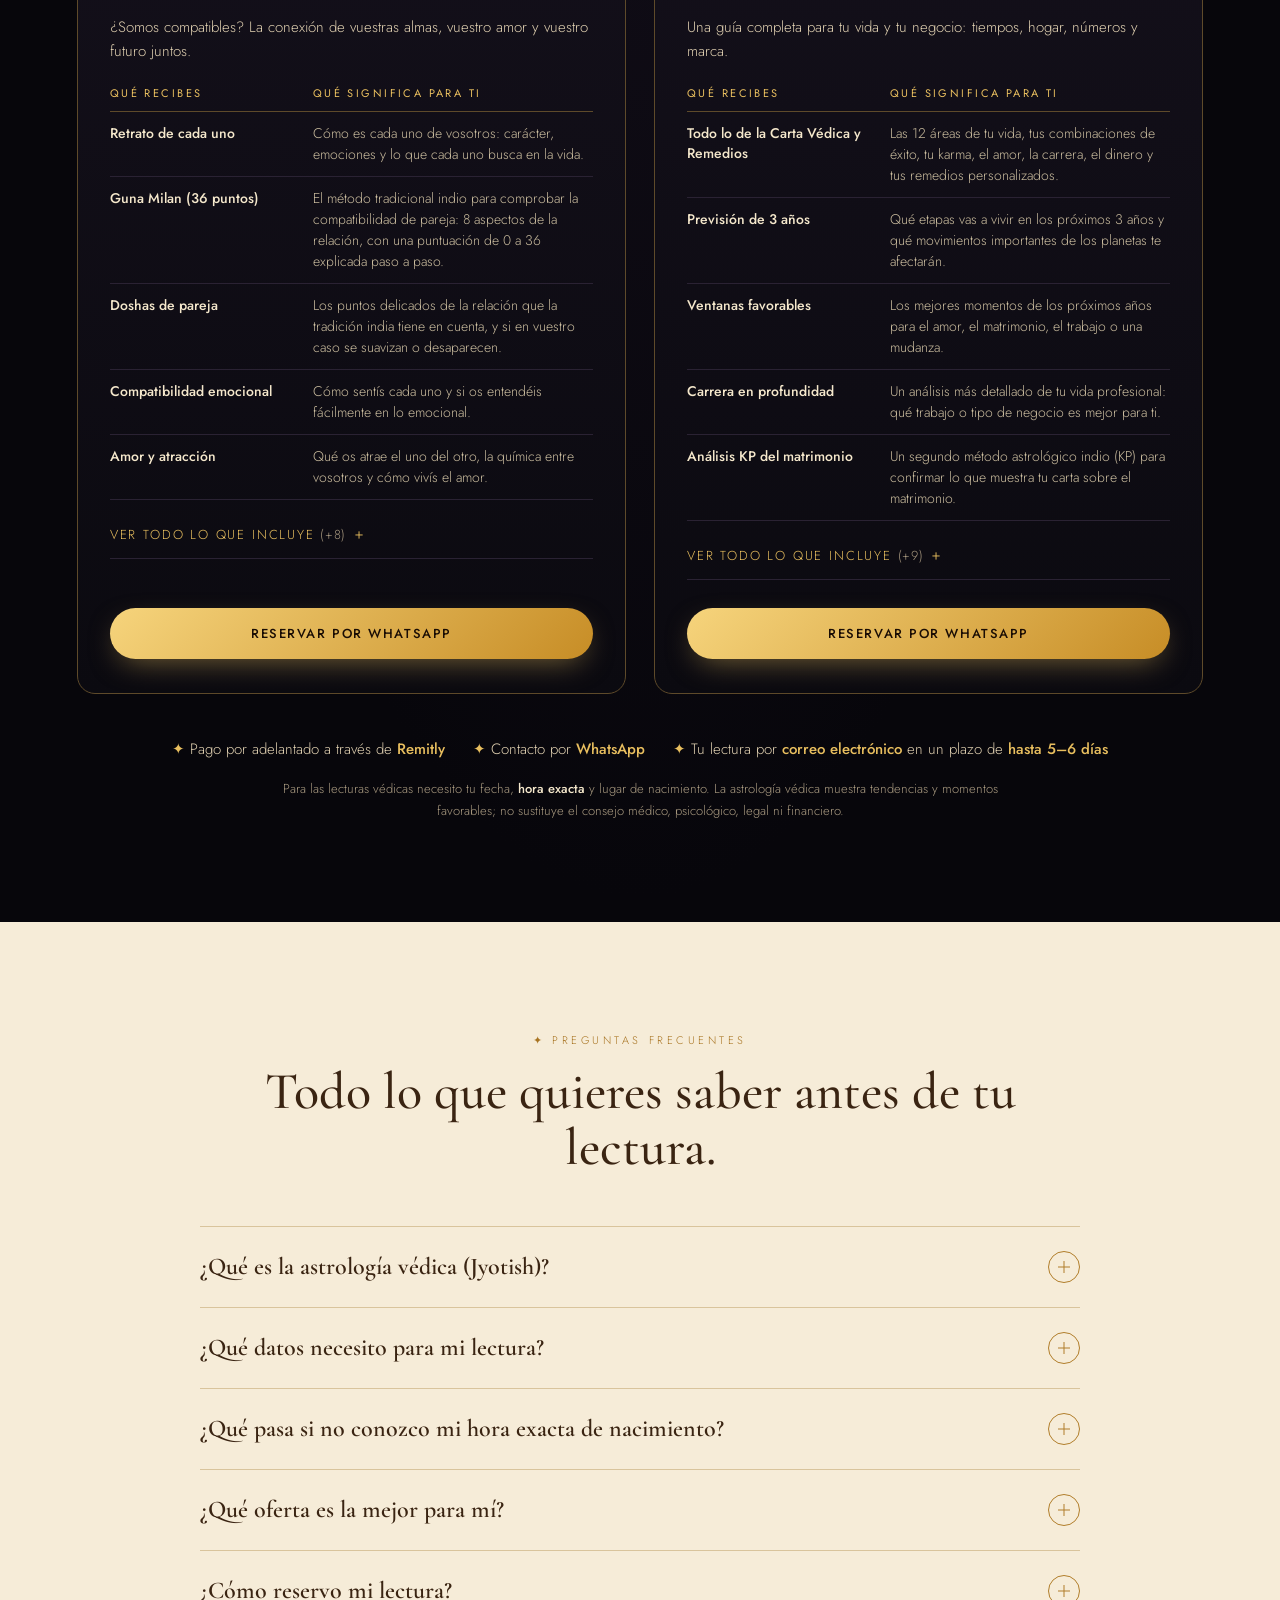
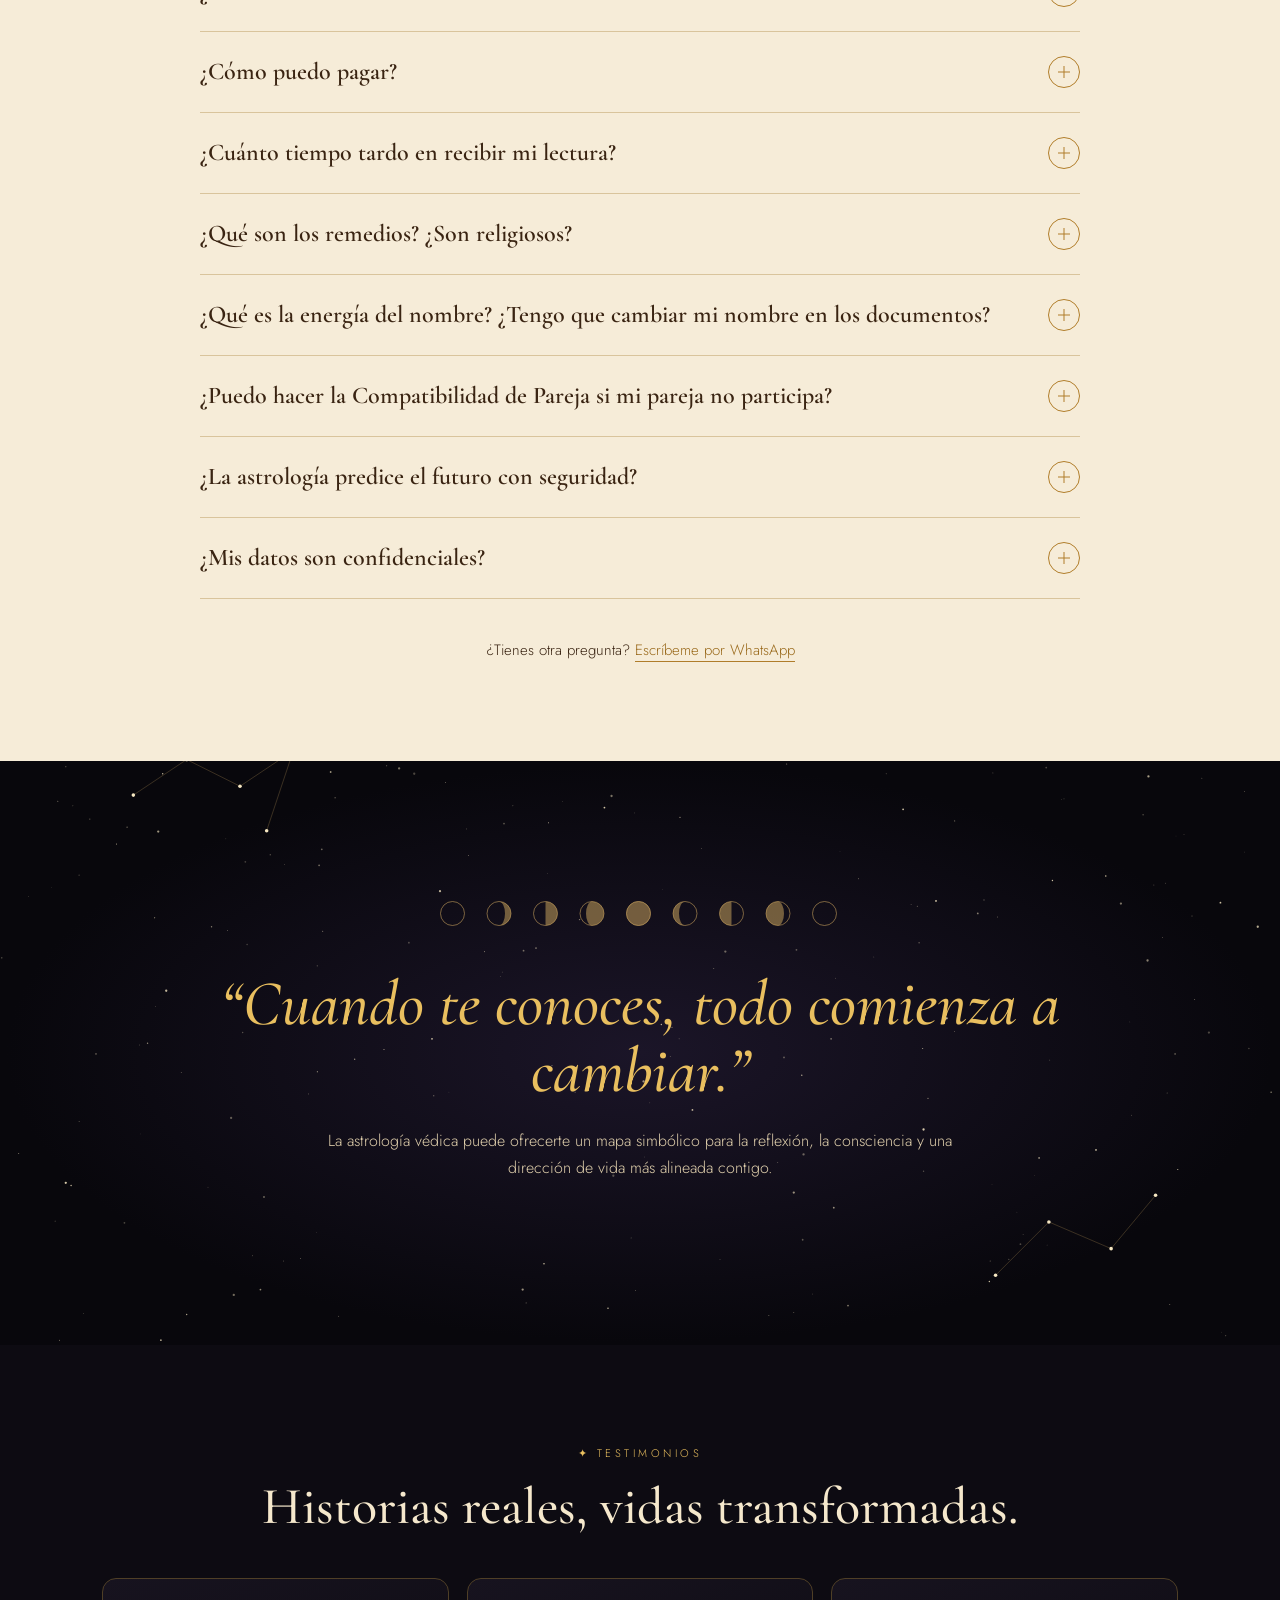
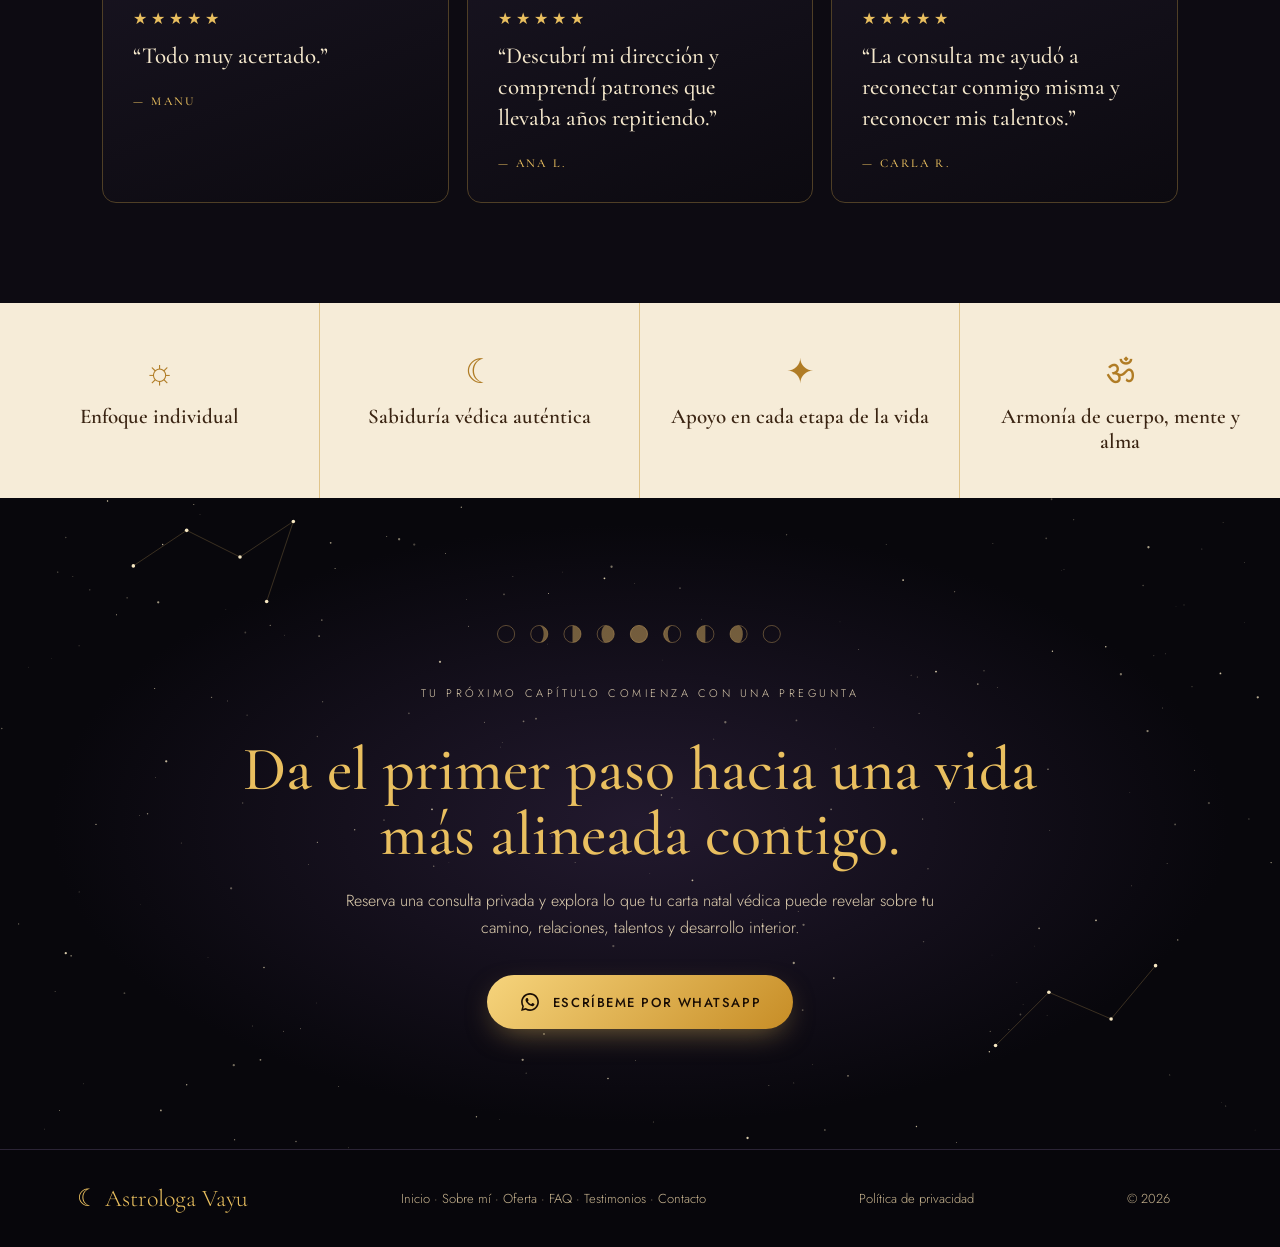
==== commit cd3f5bb3: "Sobre mí: bez imienia nauczyciela Co-Authored-By: Claude Opus 5.5 <noreply@anthropic.com> Claude-Ses" ====
--- a/index.html
+++ b/index.html
@@ -168,7 +168,7 @@
 <li><strong>100&nbsp;%</strong><span>personal</span></li>
 </ul>
 <h3 class="about-h">Mi formación</h3>
-<p data-i18n="k21">Estudio Jyotish con mi maestro Yogesh, astrólogo de Maharashtra (India), en la tradición clásica de maestro a alumno (<em>guru-shishya parampara</em>). Me formo de manera continua desde 2024, con base en los textos clásicos, como el <em>Brihat Parashara Hora Shastra</em>, y en el sistema KP para el análisis del matrimonio. He preparado más de 50 lecturas para personas de España, Latinoamérica y Polonia.</p>
+<p data-i18n="k21">Estudio Jyotish con mi maestro, astrólogo de Maharashtra (India), en la tradición clásica de maestro a alumno (<em>guru-shishya parampara</em>). Me formo de manera continua desde 2024, con base en los textos clásicos, como el <em>Brihat Parashara Hora Shastra</em>, y en el sistema KP para el análisis del matrimonio. He preparado más de 50 lecturas para personas de España, Latinoamérica y Polonia.</p>
 <p data-i18n="k22">En mis lecturas trabajo con:</p>
 <ul class="practices">
 <li data-i18n="k23">Carta natal védica y las 27 nakshatras</li>
